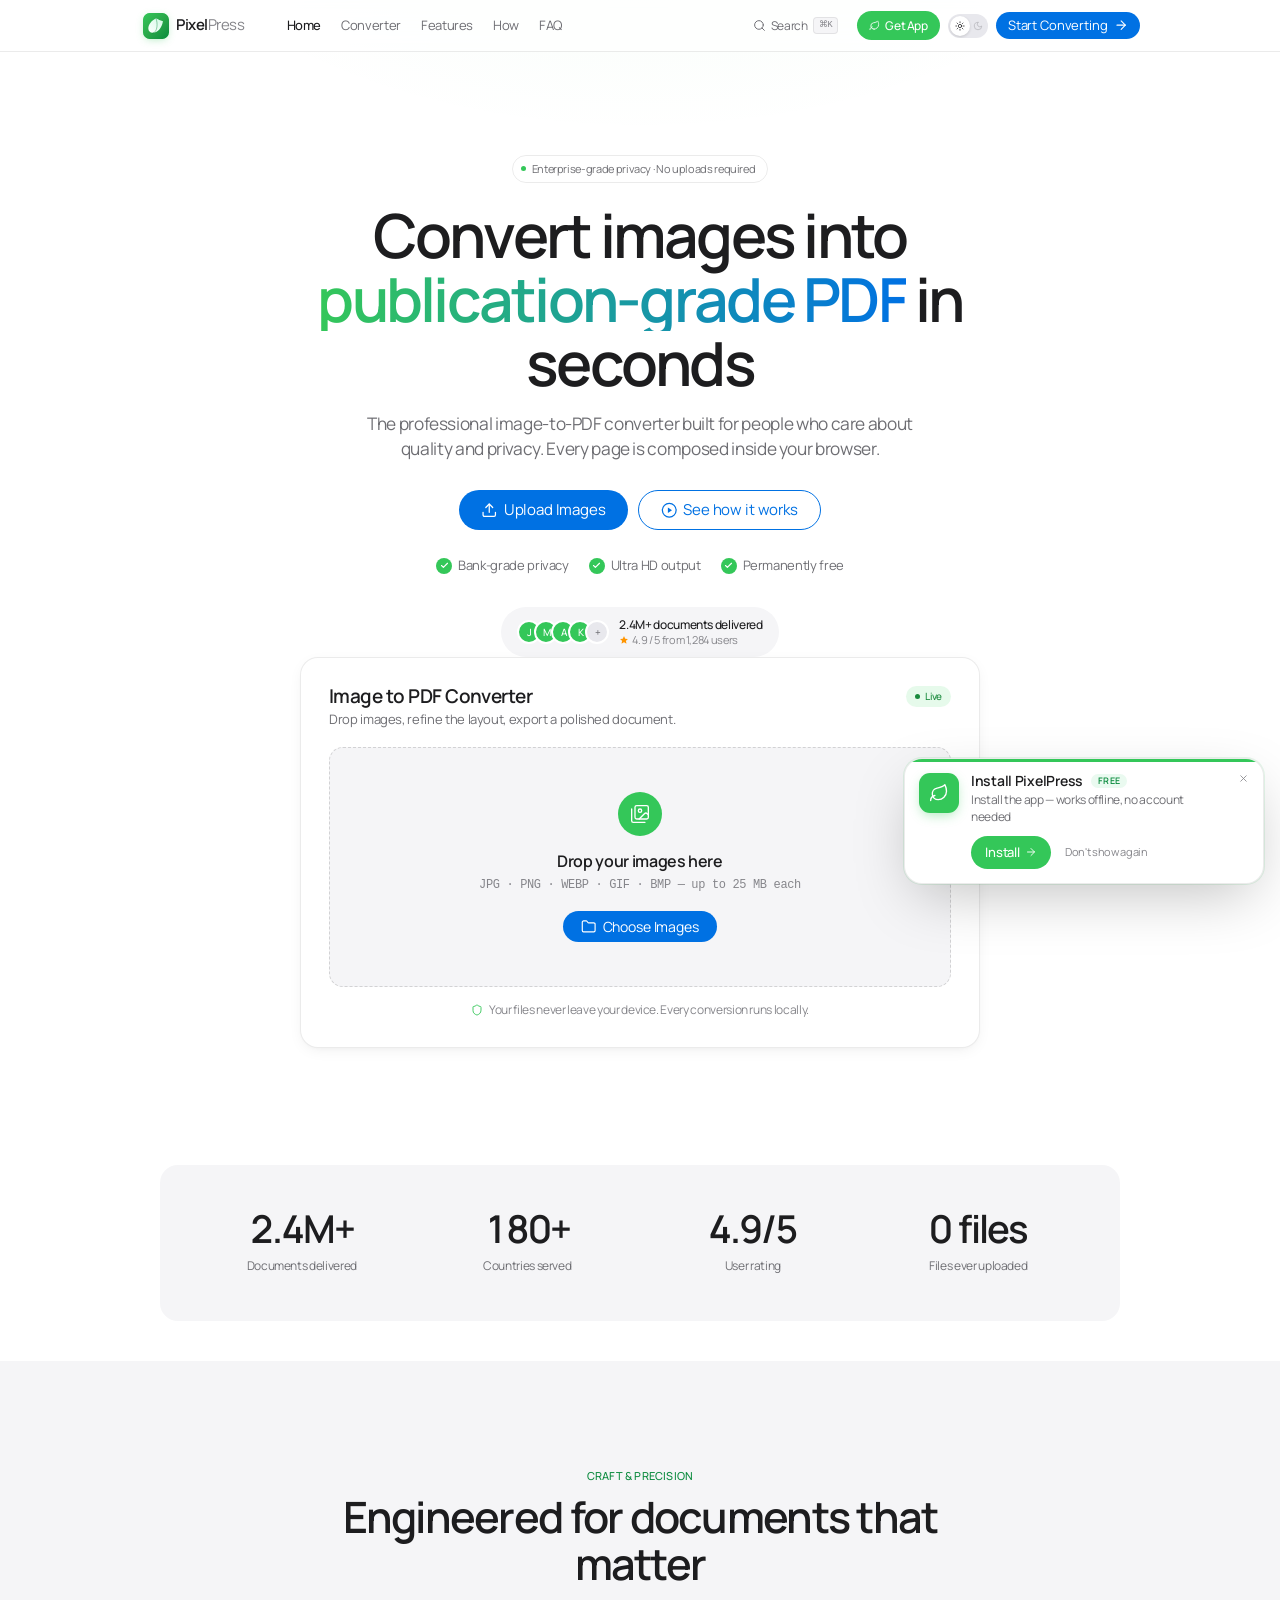
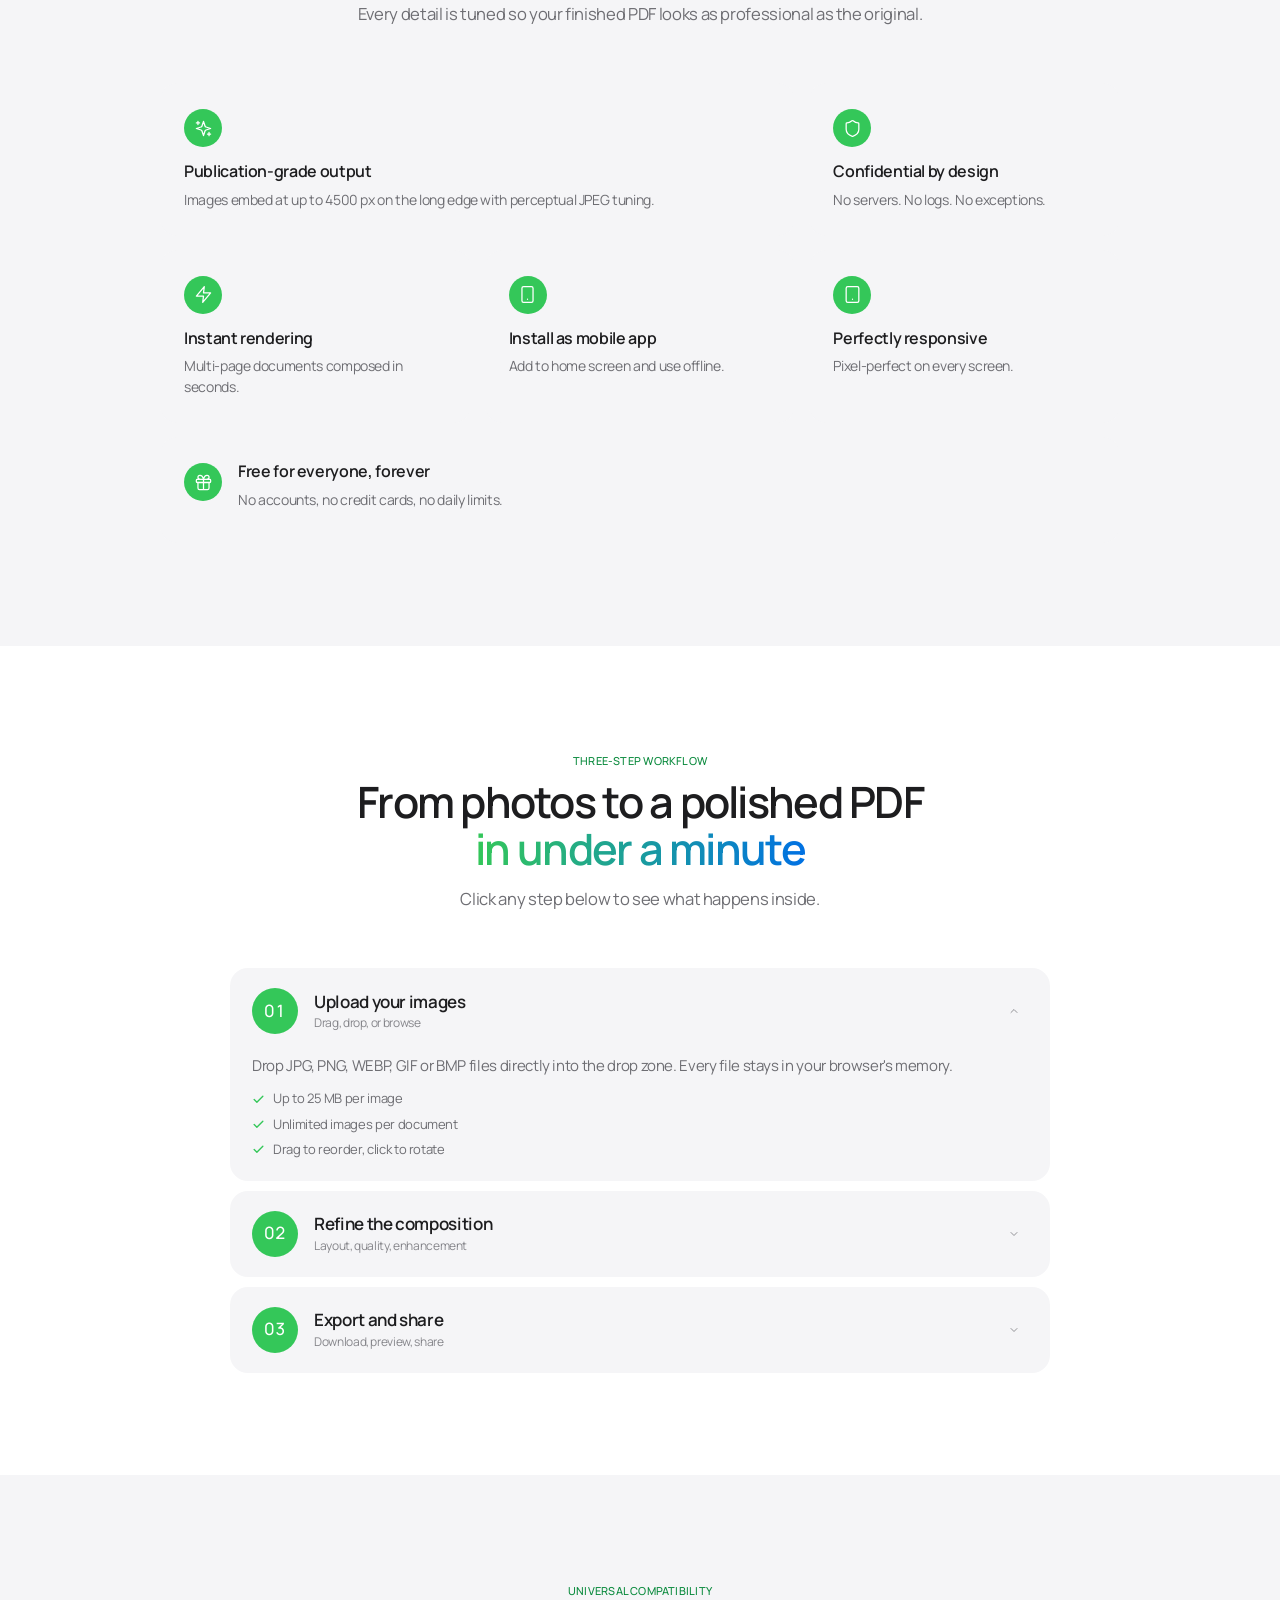
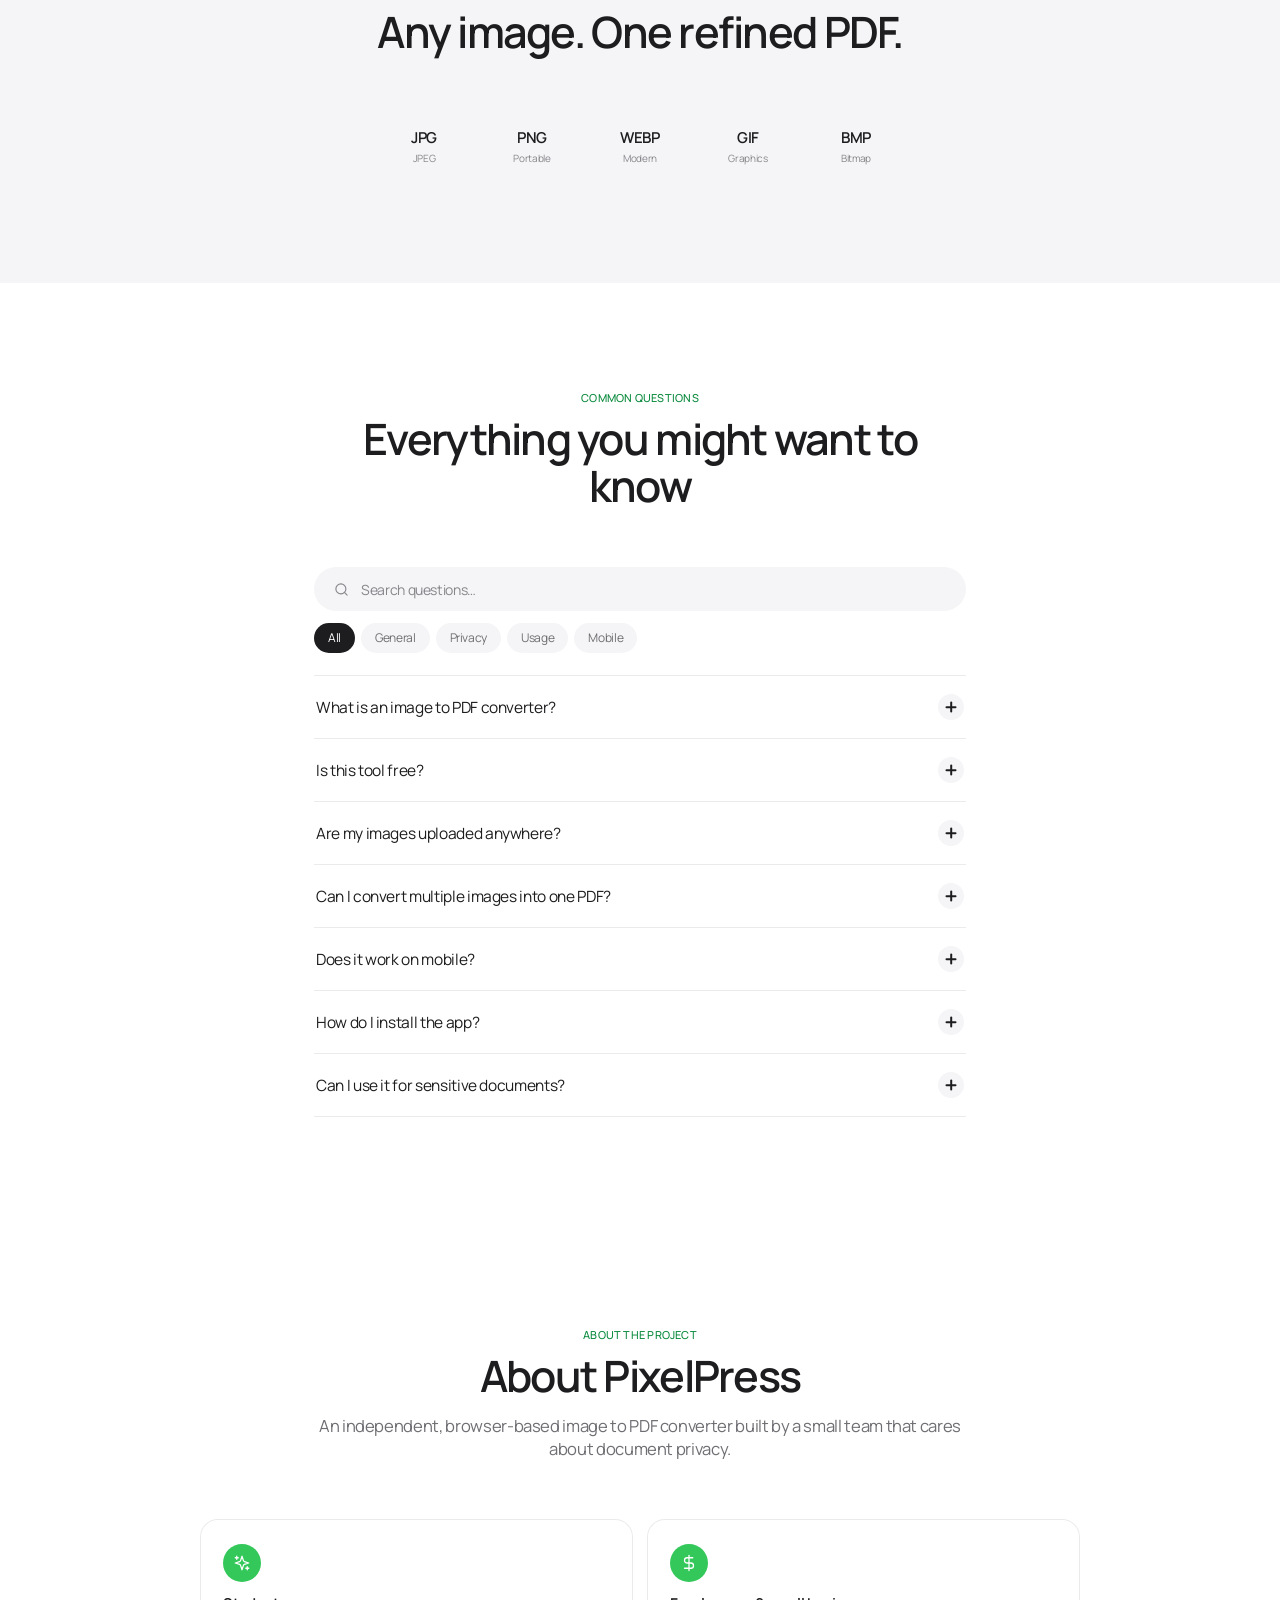
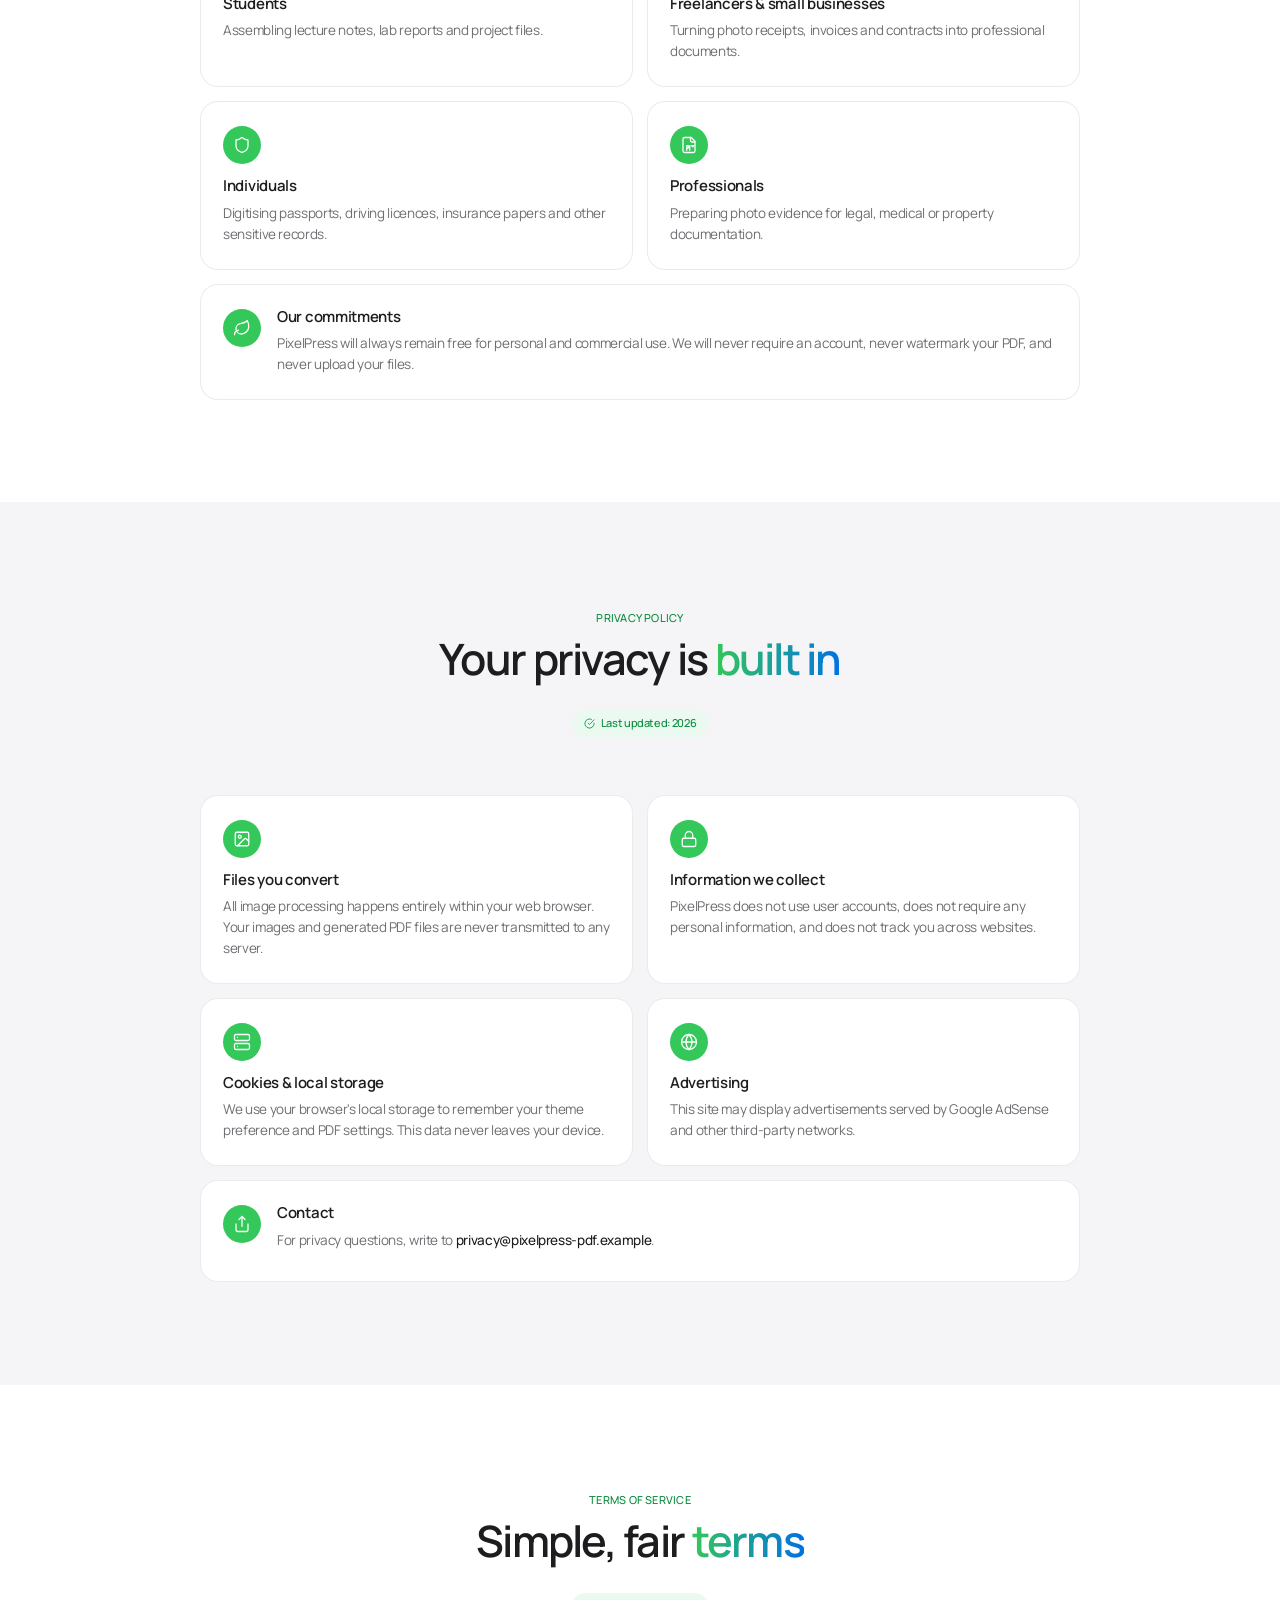
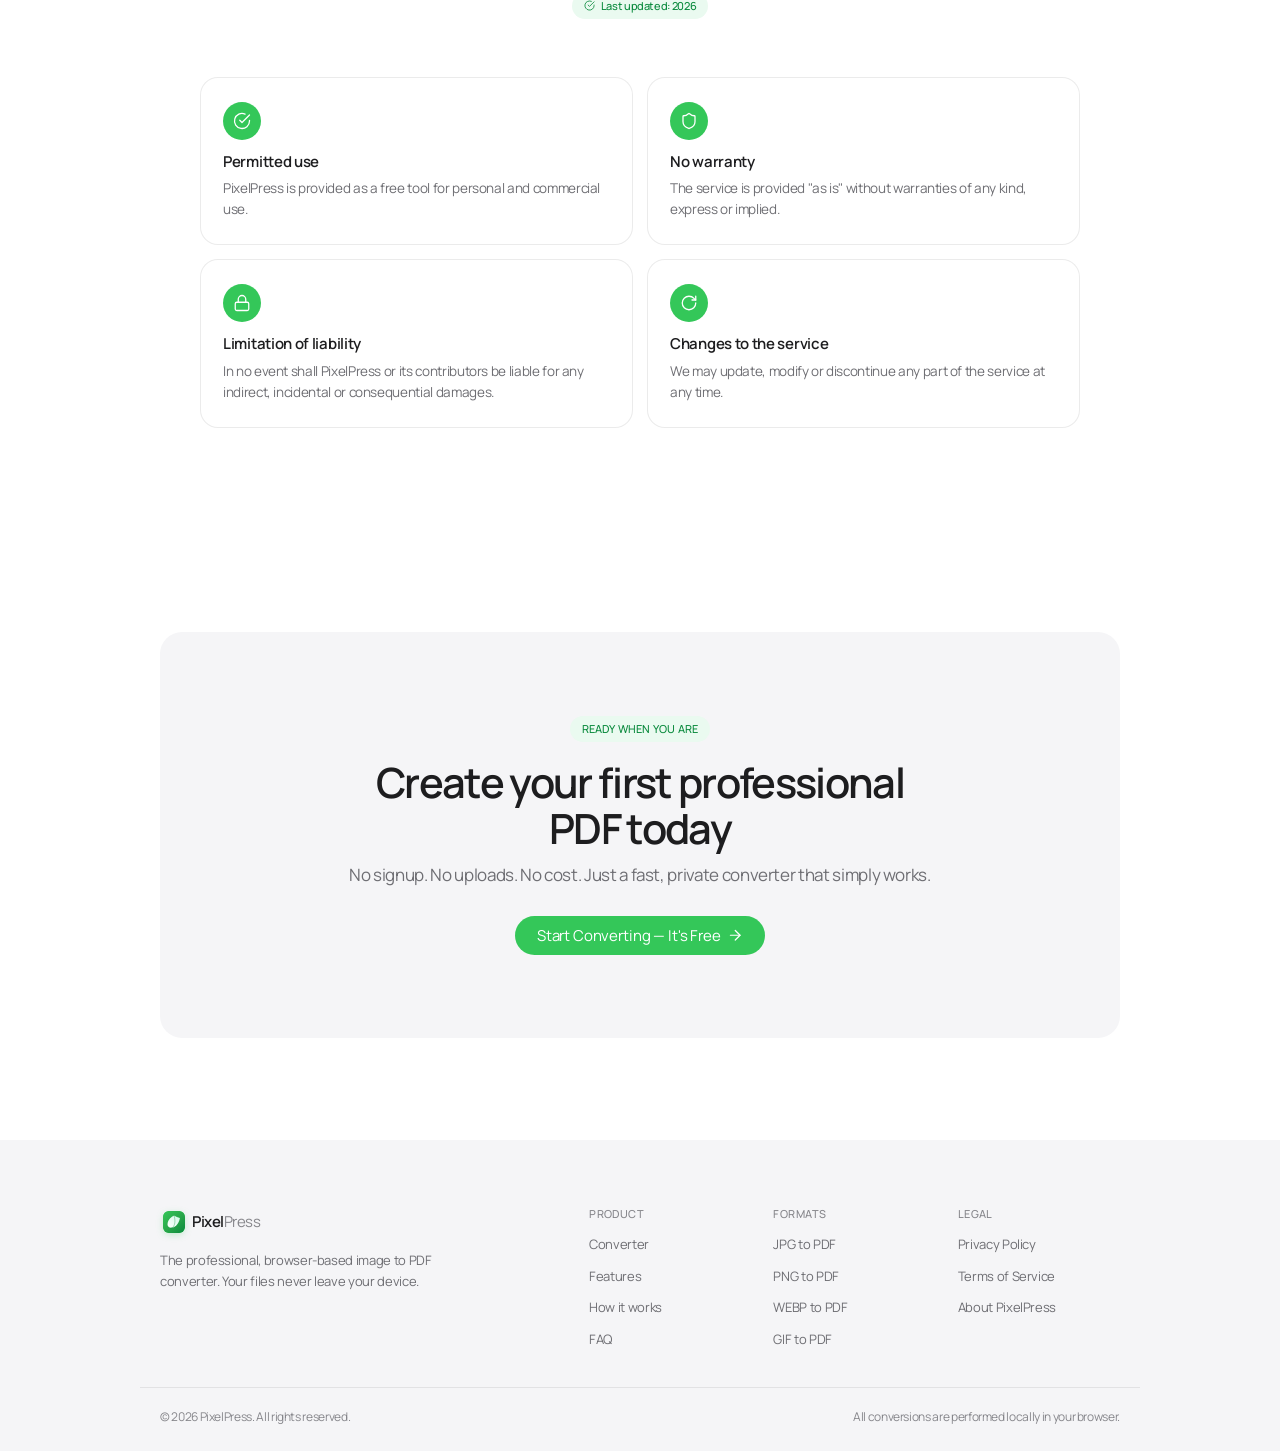
==== index.html @ 092e5d8c "Add files via upload" ====
<!DOCTYPE html>
<html lang="en" data-theme="light">
<head>
<meta charset="UTF-8" />
<meta name="viewport" content="width=device-width, initial-scale=1, viewport-fit=cover" />
<meta name="color-scheme" content="light dark" />
<title>Free Image To PDF Converter — Convert JPG, PNG, WEBP to PDF | PixelPress</title>
<meta name="description" content="Free online image to PDF converter. Convert JPG, PNG, WEBP, GIF images into high-quality PDF. 100% private — runs entirely in your browser." />
<meta name="keywords" content="image to pdf converter, jpg to pdf, png to pdf, webp to pdf, free pdf converter, photo to pdf" />
<meta name="robots" content="index, follow, max-image-preview:large" />
<meta name="author" content="PixelPress" />
<meta name="theme-color" content="#ffffff" media="(prefers-color-scheme: light)" />
<meta name="theme-color" content="#000000" media="(prefers-color-scheme: dark)" />
<link rel="canonical" href="https://pixelpress-pdf.netlify.app/" />

<meta property="og:type" content="website" />
<meta property="og:site_name" content="PixelPress" />
<meta property="og:locale" content="en_US" />
<meta property="og:title" content="Free Image to PDF Converter — PixelPress" />
<meta property="og:description" content="Convert JPG, PNG, WEBP, GIF, BMP images into publication-grade PDF in seconds. 100% private — runs entirely in your browser." />
<meta property="og:url" content="https://pixelpress-pdf.netlify.app/" />
<meta property="og:image" content="https://pixelpress-pdf.netlify.app/icons/icon-512.png" />
<meta property="og:image:width" content="512" />
<meta property="og:image:height" content="512" />

<meta name="twitter:card" content="summary_large_image" />
<meta name="twitter:title" content="Free Image to PDF Converter — PixelPress" />
<meta name="twitter:description" content="Convert JPG, PNG, WEBP, GIF, BMP images into publication-grade PDF in seconds. 100% private." />
<meta name="twitter:image" content="https://pixelpress-pdf.netlify.app/icons/icon-512.png" />

<meta name="application-name" content="PixelPress" />
<meta name="apple-mobile-web-app-capable" content="yes" />
<meta name="apple-mobile-web-app-status-bar-style" content="black-translucent" />
<meta name="apple-mobile-web-app-title" content="PixelPress" />
<meta name="apple-touch-fullscreen" content="yes" />
<meta name="mobile-web-app-capable" content="yes" />
<meta name="msapplication-TileColor" content="#34c759" />
<meta name="format-detection" content="telephone=no" />

<link rel="preconnect" href="https://fonts.googleapis.com" />
<link rel="preconnect" href="https://fonts.gstatic.com" crossorigin />
<link rel="stylesheet" href="https://fonts.googleapis.com/css2?family=Manrope:wght@400..800&display=optional" media="print" onload="this.media='all';this.onload=null" />
<noscript><link rel="stylesheet" href="https://fonts.googleapis.com/css2?family=Manrope:wght@400..800&display=optional" /></noscript>

<link rel="icon" type="image/png" sizes="192x192" href="icons/icon-192.png" />
<link rel="icon" type="image/png" sizes="512x512" href="icons/icon-512.png" />
<link rel="icon" type="image/svg+xml" href="icons/icon.svg" />
<link rel="apple-touch-icon" sizes="180x180" href="icons/icon-192.png" />
<link rel="apple-touch-icon" sizes="192x192" href="icons/icon-192.png" />
<link rel="apple-touch-icon" sizes="512x512" href="icons/icon-512.png" />
<link rel="manifest" href="manifest.webmanifest" />

<link rel="apple-touch-startup-image" media="(device-width: 320px) and (device-height: 568px) and (-webkit-device-pixel-ratio: 2)" href="icons/splash-640x1136.png" />
<link rel="apple-touch-startup-image" media="(device-width: 375px) and (device-height: 667px) and (-webkit-device-pixel-ratio: 2)" href="icons/splash-750x1334.png" />
<link rel="apple-touch-startup-image" media="(device-width: 414px) and (device-height: 896px) and (-webkit-device-pixel-ratio: 3)" href="icons/splash-1242x2688.png" />
<link rel="apple-touch-startup-image" media="(device-width: 390px) and (device-height: 844px) and (-webkit-device-pixel-ratio: 3)" href="icons/splash-1170x2532.png" />
<link rel="apple-touch-startup-image" media="(device-width: 428px) and (device-height: 926px) and (-webkit-device-pixel-ratio: 3)" href="icons/splash-1284x2778.png" />

<link rel="stylesheet" href="style.css" />
<noscript><style>[data-reveal]{opacity:1!important;transform:none!important}html.is-loading body{opacity:1!important}</style></noscript>

<script>
(function(){
  try{var s=localStorage.getItem('pp-theme');document.documentElement.setAttribute('data-theme',s==='dark'?'dark':'light');}
  catch(e){document.documentElement.setAttribute('data-theme','light');}

  try{
    if(window.matchMedia('(display-mode: standalone)').matches||
       window.matchMedia('(display-mode: window-controls-overlay)').matches||
       window.navigator.standalone===true){
      document.documentElement.classList.add('is-standalone');
    }
  }catch(e){}

  /* ── Register SW immediately ── */
  if ('serviceWorker' in navigator && (location.protocol === 'https:' || location.hostname === 'localhost' || location.hostname === '127.0.0.1')) {
    navigator.serviceWorker.register('/service-worker.js', { scope: '/' })
      .then(function(){ console.info('[PixelPress] SW ready'); })
      .catch(function(e){ console.warn('[PixelPress] SW failed:', e.message); });
  }

  /* ── Dynamic manifest with generated icons ── */
  function drawIcon(size){
    var c=document.createElement('canvas');c.width=size;c.height=size;
    var ctx=c.getContext('2d');
    var r=size*0.22;
    var g=ctx.createLinearGradient(0,0,size,size);
    g.addColorStop(0,'#34c759');g.addColorStop(0.5,'#2aa84a');g.addColorStop(1,'#0a8a3d');
    ctx.fillStyle=g;
    ctx.beginPath();
    ctx.moveTo(r,0);ctx.lineTo(size-r,0);ctx.quadraticCurveTo(size,0,size,r);
    ctx.lineTo(size,size-r);ctx.quadraticCurveTo(size,size,size-r,size);
    ctx.lineTo(r,size);ctx.quadraticCurveTo(0,size,0,size-r);
    ctx.lineTo(0,r);ctx.quadraticCurveTo(0,0,r,0);ctx.closePath();ctx.fill();
    var s=size*0.55,cx=size/2,cy=size/2;
    ctx.fillStyle='rgba(255,255,255,0.95)';
    ctx.beginPath();
    ctx.moveTo(cx-s*0.35,cy+s*0.35);
    ctx.quadraticCurveTo(cx-s*0.55,cy-s*0.15,cx+s*0.05,cy-s*0.55);
    ctx.quadraticCurveTo(cx+s*0.55,cy-s*0.1,cx+s*0.35,cy+s*0.4);
    ctx.quadraticCurveTo(cx,cy+s*0.55,cx-s*0.35,cy+s*0.35);
    ctx.closePath();ctx.fill();
    return c.toDataURL('image/png');
  }
  try{
    var icon192=drawIcon(192),icon512=drawIcon(512);
    var manifest={
      name:"PixelPress — Image to PDF Converter",
      short_name:"PixelPress",
      description:"Convert JPG, PNG, WEBP, GIF, BMP images into high-quality PDF. 100% private.",
      start_url:"/",scope:"/",id:"/",
      display:"standalone",
      display_override:["standalone","minimal-ui"],
      orientation:"any",
      theme_color:"#34c759",background_color:"#ffffff",
      lang:"en",dir:"ltr",
      categories:["productivity","utilities","photo"],
      prefer_related_applications:false,
      icons:[
        {src:icon192,sizes:"192x192",type:"image/png",purpose:"any"},
        {src:icon512,sizes:"512x512",type:"image/png",purpose:"any"},
        {src:icon512,sizes:"512x512",type:"image/png",purpose:"maskable"}
      ],
      shortcuts:[{name:"Open Converter",short_name:"Convert",url:"/#converter"}]
    };
    var mBlob=new Blob([JSON.stringify(manifest)],{type:'application/manifest+json'});
    var mUrl=URL.createObjectURL(mBlob);
    var mLink=document.querySelector('link[rel="manifest"]');
    if(mLink){mLink.href=mUrl;}
  }catch(e){console.warn('[PixelPress] manifest:',e);}

  /* ── Capture beforeinstallprompt ── */
  window.__ppDeferredPrompt=null;
  window.__ppInstallWaiters=[];
  window.addEventListener('beforeinstallprompt',function(e){
    e.preventDefault();
    window.__ppDeferredPrompt=e;
    console.info('[PixelPress] Install prompt captured ✅');
    window.__ppInstallWaiters.splice(0).forEach(function(cb){try{cb(e);}catch(err){}});
  });
  window.addEventListener('appinstalled',function(){
    window.__ppDeferredPrompt=null;
    console.info('[PixelPress] App installed ✅');
  });
})();
</script>
</head>
<body>

<svg xmlns="http://www.w3.org/2000/svg" style="position:absolute;width:0;height:0;overflow:hidden" aria-hidden="true" focusable="false">
  <symbol id="brand-mark" viewBox="0 0 44 44">
    <defs>
      <linearGradient id="logoBg" x1="0%" y1="0%" x2="100%" y2="100%">
        <stop offset="0%" stop-color="#34c759"/>
        <stop offset="50%" stop-color="#2aa84a"/>
        <stop offset="100%" stop-color="#0a8a3d"/>
      </linearGradient>
      <linearGradient id="logoLeaf" x1="0%" y1="100%" x2="100%" y2="0%">
        <stop offset="0%" stop-color="#ffffff"/>
        <stop offset="100%" stop-color="#d1fae5"/>
      </linearGradient>
    </defs>
    <rect width="44" height="44" rx="11" fill="url(#logoBg)"/>
    <path d="M22 9c-7.2 3.8-13 10.2-13 17.3 0 4.1 3.1 7.2 7.2 7.2 8.3 0 15.6-7.9 17.6-19.6A38 38 0 0 1 22 9Z" fill="url(#logoLeaf)"/>
    <path d="M22 9c1.6 4.4 2.2 9.5 1.6 14.5-.6 5.4-2.8 9.6-8.1 11.5" fill="none" stroke="#0a8a3d" stroke-width="1.3" stroke-linecap="round" opacity=".55"/>
  </symbol>

  <symbol id="i-sun" viewBox="0 0 24 24"><circle cx="12" cy="12" r="4"/><path d="M12 2v2M12 20v2M4.93 4.93l1.41 1.41M17.66 17.66l1.41 1.41M2 12h2M20 12h2M6.34 17.66l-1.41 1.41M19.07 4.93l-1.41 1.41"/></symbol>
  <symbol id="i-moon" viewBox="0 0 24 24"><path d="M12 3a6 6 0 0 0 9 9 9 9 0 1 1-9-9Z"/></symbol>
  <symbol id="i-search" viewBox="0 0 24 24"><circle cx="11" cy="11" r="8"/><path d="m21 21-4.3-4.3"/></symbol>
  <symbol id="i-download" viewBox="0 0 24 24"><path d="M21 15v4a2 2 0 0 1-2 2H5a2 2 0 0 1-2-2v-4"/><path d="m7 10 5 5 5-5"/><path d="M12 15V3"/></symbol>
  <symbol id="i-arrow-right" viewBox="0 0 24 24"><path d="M5 12h14"/><path d="m12 5 7 7-7 7"/></symbol>
  <symbol id="i-arrow-up" viewBox="0 0 24 24"><path d="M5 12h14"/><path d="m12 19-7-7 7-7"/></symbol>
  <symbol id="i-upload" viewBox="0 0 24 24"><path d="M21 15v4a2 2 0 0 1-2 2H5a2 2 0 0 1-2-2v-4"/><path d="m17 8-5-5-5 5"/><path d="M12 3v12"/></symbol>
  <symbol id="i-play" viewBox="0 0 24 24"><circle cx="12" cy="12" r="10"/><polygon points="10 8 16 12 10 16 10 8" fill="currentColor" stroke="none"/></symbol>
  <symbol id="i-check" viewBox="0 0 24 24"><path d="M20 6 9 17l-5-5"/></symbol>
  <symbol id="i-x" viewBox="0 0 24 24"><path d="M18 6 6 18M6 6l12 12"/></symbol>
  <symbol id="i-plus" viewBox="0 0 24 24"><path d="M5 12h14M12 5v14"/></symbol>
  <symbol id="i-trash" viewBox="0 0 24 24"><path d="M3 6h18M8 6V4a2 2 0 0 1 2-2h4a2 2 0 0 1 2 2v2M19 6v14a2 2 0 0 1-2 2H7a2 2 0 0 1-2-2V6"/></symbol>
  <symbol id="i-rotate" viewBox="0 0 24 24"><path d="M21 12a9 9 0 1 1-9-9c2.52 0 4.93 1.06 6.68 2.91L21 8"/><path d="M21 3v5h-5"/></symbol>
  <symbol id="i-grip" viewBox="0 0 24 24"><circle cx="9" cy="6" r="1" fill="currentColor"/><circle cx="9" cy="12" r="1" fill="currentColor"/><circle cx="9" cy="18" r="1" fill="currentColor"/><circle cx="15" cy="6" r="1" fill="currentColor"/><circle cx="15" cy="12" r="1" fill="currentColor"/><circle cx="15" cy="18" r="1" fill="currentColor"/></symbol>
  <symbol id="i-image" viewBox="0 0 24 24"><rect width="18" height="18" x="3" y="3" rx="2"/><circle cx="9" cy="9" r="2"/><path d="m21 15-3.086-3.086a2 2 0 0 0-2.828 0L6 21"/></symbol>
  <symbol id="i-images" viewBox="0 0 24 24"><path d="M18 22H4a2 2 0 0 1-2-2V6"/><path d="m22 13-1.296-1.296a2.41 2.41 0 0 0-3.408 0L11 18"/><circle cx="12" cy="8" r="2"/><rect width="16" height="16" x="6" y="2" rx="2"/></symbol>
  <symbol id="i-folder" viewBox="0 0 24 24"><path d="M20 20a2 2 0 0 0 2-2V8a2 2 0 0 0-2-2h-7.9a2 2 0 0 1-1.69-.9L9.6 3.9A2 2 0 0 0 7.93 3H4a2 2 0 0 0-2 2v13a2 2 0 0 0 2 2Z"/></symbol>
  <symbol id="i-shield" viewBox="0 0 24 24"><path d="M20 13c0 5-3.5 7.5-7.66 8.95a1 1 0 0 1-.67-.01C7.5 20.5 4 18 4 13V6a1 1 0 0 1 1-1c2 0 4.5-1.2 6.24-2.72a1.17 1.17 0 0 1 1.52 0C14.51 3.81 17 5 19 5a1 1 0 0 1 1 1z"/></symbol>
  <symbol id="i-sparkles" viewBox="0 0 24 24"><path d="m12 3-1.9 5.8a2 2 0 0 1-1.3 1.3L3 12l5.8 1.9a2 2 0 0 1 1.3 1.3L12 21l1.9-5.8a2 2 0 0 1 1.3-1.3L21 12l-5.8-1.9a2 2 0 0 1-1.3-1.3Z"/><path d="M5 3v4M19 17v4M3 5h4M17 19h4"/></symbol>
  <symbol id="i-file-pdf" viewBox="0 0 24 24"><path d="M15 2H6a2 2 0 0 0-2 2v16a2 2 0 0 0 2 2h12a2 2 0 0 0 2-2V7Z"/><path d="M14 2v4a2 2 0 0 0 2 2h4"/><path d="M9 13h1.5a1.5 1.5 0 0 1 0 3H9v-3Zm0 3v3m4-6v6m2-6h2m0 0v1.5m0-1.5h2"/></symbol>
  <symbol id="i-rocket" viewBox="0 0 24 24"><path d="M4.5 16.5c-1.5 1.26-2 5-2 5s3.74-.5 5-2c.71-.84.7-2.13-.09-2.91a2.18 2.18 0 0 0-2.91 0z"/><path d="m12 15-3-3a22 22 0 0 1 2-3.95A12.88 12.88 0 0 1 22 2c0 2.72-.78 7.5-6 11a22.35 22.35 0 0 1-4 2z"/><path d="M9 12H4s.55-3.03 2-4c1.62-1.08 5 0 5 0M12 15v5s3.03-.55 4-2c1.08-1.62 0-5 0-5"/></symbol>
  <symbol id="i-eye" viewBox="0 0 24 24"><path d="M2 12s3-7 10-7 10 7 10 7-3 7-10 7-10-7-10-7Z"/><circle cx="12" cy="12" r="3"/></symbol>
  <symbol id="i-share" viewBox="0 0 24 24"><path d="M4 12v8a2 2 0 0 0 2 2h12a2 2 0 0 0 2-2v-8"/><polyline points="16 6 12 2 8 6"/><line x1="12" x2="12" y1="2" y2="15"/></symbol>
  <symbol id="i-lock" viewBox="0 0 24 24"><rect width="18" height="11" x="3" y="11" rx="2" ry="2"/><path d="M7 11V7a5 5 0 0 1 10 0v4"/></symbol>
  <symbol id="i-check-circle" viewBox="0 0 24 24"><path d="M22 11.08V12a10 10 0 1 1-5.93-9.14"/><polyline points="22 4 12 14.01 9 11.01"/></symbol>
  <symbol id="i-x-circle" viewBox="0 0 24 24"><circle cx="12" cy="12" r="10"/><path d="m15 9-6 6M9 9l6 6"/></symbol>
  <symbol id="i-bolt" viewBox="0 0 24 24"><path d="M13 2 3 14h9l-1 8 10-12h-9l1-8z"/></symbol>
  <symbol id="i-smartphone" viewBox="0 0 24 24"><rect width="14" height="20" x="5" y="2" rx="2" ry="2"/><path d="M12 18h.01" fill="currentColor"/></symbol>
  <symbol id="i-tablet" viewBox="0 0 24 24"><rect width="16" height="20" x="4" y="2" rx="2" ry="2"/><path d="M12 18h.01" fill="currentColor"/></symbol>
  <symbol id="i-monitor" viewBox="0 0 24 24"><rect width="20" height="14" x="2" y="3" rx="2"/><line x1="8" x2="16" y1="21" y2="21"/><line x1="12" x2="12" y1="17" y2="21"/></symbol>
  <symbol id="i-gift" viewBox="0 0 24 24"><rect x="3" y="8" width="18" height="4" rx="1"/><path d="M12 8v13M19 12v7a2 2 0 0 1-2 2H7a2 2 0 0 1-2-2v-7"/><path d="M7.5 8a2.5 2.5 0 0 1 0-5A4.8 8 0 0 1 12 8a4.8 8 0 0 1 4.5-5 2.5 2.5 0 0 1 0 5"/></symbol>
  <symbol id="i-wifi" viewBox="0 0 24 24"><path d="M12 20h.01M5 12.859a10 10 0 0 1 14 0M8.5 16.429a5 5 0 0 1 7 0M2 8.82a15 15 0 0 1 20 0"/></symbol>
  <symbol id="i-server" viewBox="0 0 24 24"><rect width="20" height="8" x="2" y="2" rx="2" ry="2"/><rect width="20" height="8" x="2" y="14" rx="2" ry="2"/><line x1="6" x2="6.01" y1="6" y2="6"/><line x1="6" x2="6.01" y1="18" y2="18"/></symbol>
  <symbol id="i-user-shield" viewBox="0 0 24 24"><path d="M20 13c0 5-3.5 7.5-7.66 8.95a1 1 0 0 1-.67-.01C7.5 20.5 4 18 4 13V6a1 1 0 0 1 1-1c2 0 4.5-1.2 6.24-2.72a1.17 1.17 0 0 1 1.52 0C14.51 3.81 17 5 19 5a1 1 0 0 1 1 1z"/></symbol>
  <symbol id="i-sliders" viewBox="0 0 24 24"><line x1="21" x2="14" y1="4" y2="4"/><line x1="10" x2="3" y1="4" y2="4"/><line x1="21" x2="12" y1="12" y2="12"/><line x1="8" x2="3" y1="12" y2="12"/><line x1="21" x2="16" y1="20" y2="20"/><line x1="12" x2="3" y1="20" y2="20"/><line x1="14" x2="14" y1="2" y2="6"/><line x1="8" x2="8" y1="10" y2="14"/><line x1="16" x2="16" y1="18" y2="22"/></symbol>
  <symbol id="i-chevron-down" viewBox="0 0 24 24"><path d="m6 9 6 6 6-6"/></symbol>
  <symbol id="i-chevron-left" viewBox="0 0 24 24"><path d="m15 18-6-6 6-6"/></symbol>
  <symbol id="i-chevron-right" viewBox="0 0 24 24"><path d="m9 18 6-6-6-6"/></symbol>
  <symbol id="i-star" viewBox="0 0 24 24"><path d="M11.48 3.499a.562.562 0 0 1 1.04 0l2.125 5.111a.563.563 0 0 0 .475.345l5.518.442c.499.04.701.663.321.988l-4.204 3.602a.563.563 0 0 0-.182.557l1.285 5.385a.562.562 0 0 1-.84.61l-4.725-2.885a.563.563 0 0 0-.586 0L6.982 20.54a.562.562 0 0 1-.84-.61l1.285-5.386a.563.563 0 0 0-.182-.557l-4.204-3.602a.563.563 0 0 1 .321-.988l5.518-.442a.563.563 0 0 0 .475-.345L11.48 3.5Z" fill="currentColor" stroke="none"/></symbol>
  <symbol id="i-apple" viewBox="0 0 24 24"><path fill="currentColor" stroke="none" d="M17.05 20.28c-.98.95-2.05.8-3.08.35-1.09-.46-2.09-.48-3.24 0-1.44.62-2.2.44-3.06-.35C2.79 15.25 3.51 7.59 9.05 7.31c1.35.07 2.29.74 3.08.8 1.18-.24 2.31-.93 3.57-.84 1.51.12 2.65.72 3.4 1.8-3.12 1.87-2.38 5.98.48 7.13-.57 1.5-1.31 2.99-2.54 4.09zM12.03 7.25c-.15-2.23 1.66-4.07 3.74-4.25.29 2.58-2.34 4.5-3.74 4.25z"/></symbol>
  <symbol id="i-android" viewBox="0 0 24 24"><path fill="currentColor" stroke="none" d="M17.523 15.3414c-.5511 0-.9993-.4486-.9993-.9997s.4483-.9993.9993-.9993c.5511 0 .9993.4483.9993.9993.0002.5511-.4482.9997-.9993.9997m-11.046 0c-.5511 0-.9993-.4486-.9993-.9997s.4482-.9993.9993-.9993c.5511 0 .9993.4483.9993.9993 0 .5511-.4482.9997-.9993.9997m11.4045-6.02l1.9973-3.4592a.416.416 0 00-.1521-.5676.416.416 0 00-.5676.1521l-2.0223 3.503C15.5902 8.2439 13.8533 7.8508 12 7.8508s-3.5902.3931-5.1367 1.0989L4.841 5.4467a.416.416 0 00-.5677-.1521.4157.4157 0 00-.1521.5676l1.9973 3.4592C2.6889 11.1867.3432 14.6589 0 18.761h24c-.3435-4.1021-2.6892-7.5743-6.1185-9.4396"/></symbol>
  <symbol id="i-globe" viewBox="0 0 24 24"><circle cx="12" cy="12" r="10"/><path d="M12 2a14.5 14.5 0 0 0 0 20 14.5 14.5 0 0 0 0-20M2 12h20"/></symbol>
  <symbol id="i-infinity" viewBox="0 0 24 24"><path d="M12 12c-2-2.67-4-4-6-4a4 4 0 1 0 0 8c2 0 4-1.33 6-4Zm0 0c2 2.67 4 4 6 4a4 4 0 0 0 0-8c-2 0-4 1.33-6 4Z"/></symbol>
  <symbol id="i-dollar" viewBox="0 0 24 24"><line x1="12" x2="12" y1="2" y2="22"/><path d="M17 5H9.5a3.5 3.5 0 0 0 0 7h5a3.5 3.5 0 0 1 0 7H6"/></symbol>
  <symbol id="i-leaf" viewBox="0 0 24 24"><path d="M11 20A7 7 0 0 1 9.8 6.1C15.5 5 17 4.48 19 2c1 2 2 4.18 2 8 0 5.5-4.78 10-10 10Z"/><path d="M2 21c0-3 1.85-5.36 5.08-6"/></symbol>
</svg>

<a class="skip-link" href="#main">Skip to main content</a>
<div class="scroll-progress" id="scroll-progress" aria-hidden="true"></div>
<div class="ambient" aria-hidden="true"></div>

<header class="site-header" id="top">
  <div class="container header-inner">
    <a class="logo" href="#top" aria-label="PixelPress home">
      <span class="logo-mark" aria-hidden="true">
        <svg class="logo-mark__svg" viewBox="0 0 44 44"><use href="#brand-mark"/></svg>
      </span>
      <span class="logo-text">Pixel<em>Press</em></span>
    </a>

    <nav class="seg-nav" id="primary-nav" aria-label="Main navigation">
      <a href="#top" class="seg-nav__link is-active">Home</a>
      <a href="#converter" class="seg-nav__link">Converter</a>
      <a href="#features" class="seg-nav__link">Features</a>
      <a href="#how-it-works" class="seg-nav__link">How</a>
      <a href="#faq" class="seg-nav__link">FAQ</a>
    </nav>

    <div class="header-actions">
      <button type="button" class="action-btn" id="cmd-trigger" aria-label="Open command menu">
        <svg class="ic" aria-hidden="true"><use href="#i-search"/></svg>
        <span class="action-btn__label">Search</span>
        <kbd class="action-btn__kbd">⌘K</kbd>
      </button>

      <button type="button" class="install-chip" id="install-chip" aria-label="Install PixelPress app">
        <svg class="ic" aria-hidden="true"><use href="#i-leaf"/></svg>
        <span>Get App</span>
      </button>

      <button type="button" class="theme-toggle" id="theme-toggle" aria-label="Switch theme" aria-pressed="false" role="switch">
        <span class="toggle-track" aria-hidden="true">
          <svg class="ic ico-bg ico-bg--sun"><use href="#i-sun"/></svg>
          <svg class="ic ico-bg ico-bg--moon"><use href="#i-moon"/></svg>
          <span class="toggle-thumb">
            <span class="thumb-inner">
              <svg class="ic thumb-sun"><use href="#i-sun"/></svg>
              <svg class="ic thumb-moon"><use href="#i-moon"/></svg>
            </span>
          </span>
        </span>
      </button>

      <a href="#converter" class="btn btn-primary btn-sm header-cta">
        <span>Start Converting</span>
        <svg class="ic" aria-hidden="true"><use href="#i-arrow-right"/></svg>
      </a>

      <button type="button" class="menu-btn" id="menu-toggle" aria-label="Open menu" aria-expanded="false" aria-controls="primary-nav">
        <span class="menu-bars" aria-hidden="true">
          <span class="bar"></span><span class="bar"></span><span class="bar"></span>
        </span>
      </button>
    </div>
  </div>
</header>

<dialog class="cmd-palette" id="cmd-palette" aria-label="Command menu">
  <div class="cmd-palette__inner">
    <div class="cmd-palette__search">
      <svg class="ic" aria-hidden="true"><use href="#i-search"/></svg>
      <input type="text" id="cmd-input" class="cmd-palette__input" placeholder="Jump to section or action…" autocomplete="off" spellcheck="false" />
      <kbd class="cmd-palette__esc">ESC</kbd>
    </div>
    <ul class="cmd-palette__list" id="cmd-list" role="listbox"></ul>
    <p class="cmd-palette__foot">
      <span><kbd>↑</kbd><kbd>↓</kbd> navigate</span>
      <span><kbd>↵</kbd> select</span>
    </p>
  </div>
</dialog>

<main id="main">
  <section class="hero" aria-labelledby="hero-title">
    <div class="container">
      <div class="hero-copy">
        <p class="pill" data-reveal><span class="pill-dot" aria-hidden="true"></span>Enterprise-grade privacy · No uploads required</p>
        <h1 id="hero-title" data-reveal data-reveal-delay="60">Convert images into <span class="grad-text">publication-grade PDF</span> in seconds</h1>
        <p class="hero-sub" data-reveal data-reveal-delay="120">The professional image-to-PDF converter built for people who care about quality and privacy. Every page is composed inside your browser.</p>
        <div class="hero-cta" data-reveal data-reveal-delay="180">
          <button type="button" class="btn btn-primary btn-lg" id="hero-upload">
            <svg class="ic" aria-hidden="true"><use href="#i-upload"/></svg> Upload Images
          </button>
          <a class="btn btn-ghost btn-lg" href="#how-it-works">
            <svg class="ic" aria-hidden="true"><use href="#i-play"/></svg> See how it works
          </a>
        </div>
        <ul class="badges" data-reveal data-reveal-delay="240">
          <li><i class="badge-ic"><svg class="ic" aria-hidden="true"><use href="#i-check"/></svg></i> Bank-grade privacy</li>
          <li><i class="badge-ic"><svg class="ic" aria-hidden="true"><use href="#i-check"/></svg></i> Ultra HD output</li>
          <li><i class="badge-ic"><svg class="ic" aria-hidden="true"><use href="#i-check"/></svg></i> Permanently free</li>
        </ul>
        <div class="hero-proof" data-reveal data-reveal-delay="300">
          <div class="avatars" aria-hidden="true"><span>J</span><span>M</span><span>A</span><span>K</span><span>+</span></div>
          <div class="proof-text">
            <strong>2.4M+ documents delivered</strong>
            <em><svg class="ic" aria-hidden="true"><use href="#i-star"/></svg> 4.9 / 5 from 1,284 users</em>
          </div>
        </div>
      </div>

      <section class="converter card" id="converter" aria-labelledby="converter-title" data-reveal data-reveal-delay="120" data-tilt>
        <header class="converter-head">
          <div><h2 id="converter-title">Image to PDF Converter</h2><p>Drop images, refine the layout, export a polished document.</p></div>
          <span class="live-badge"><i></i> Live</span>
        </header>
        <div class="dropzone" id="dropzone" role="button" tabindex="0" aria-label="Upload images">
          <span class="dz-icon" aria-hidden="true"><svg class="ic"><use href="#i-images"/></svg></span>
          <p class="dz-title">Drop your images here</p>
          <p class="dz-sub">JPG · PNG · WEBP · GIF · BMP — up to 25 MB each</p>
          <span class="btn btn-primary dz-btn"><svg class="ic" aria-hidden="true"><use href="#i-folder"/></svg> Choose Images</span>
        </div>
        <input type="file" id="file-input" accept="image/jpeg,image/jpg,image/png,image/webp,image/gif,image/bmp" multiple hidden />
        <p class="privacy-note"><svg class="ic" aria-hidden="true"><use href="#i-shield"/></svg> Your files never leave your device. Every conversion runs locally.</p>

        <div class="workspace" id="workspace" hidden>
          <div class="ws-head">
            <h3>Your images <span class="count" id="img-count">0</span></h3>
            <div class="ws-head-actions">
              <button type="button" class="btn btn-ghost btn-xs" id="add-more"><svg class="ic" aria-hidden="true"><use href="#i-plus"/></svg> Add more</button>
              <button type="button" class="btn btn-ghost btn-xs danger" id="clear-all"><svg class="ic" aria-hidden="true"><use href="#i-trash"/></svg> Clear all</button>
            </div>
          </div>
          <ul class="gallery" id="gallery" aria-label="Selected images"></ul>

          <div class="settings" id="settings">
            <h3 class="settings-title">PDF composition</h3>
            <fieldset class="setting"><legend>Page size</legend><div class="segmented">
              <label><input type="radio" name="pageSize" value="a4" checked /><span>A4</span></label>
              <label><input type="radio" name="pageSize" value="letter" /><span>Letter</span></label>
              <label><input type="radio" name="pageSize" value="legal" /><span>Legal</span></label>
              <label><input type="radio" name="pageSize" value="original" /><span>Original</span></label>
            </div></fieldset>
            <fieldset class="setting"><legend>Orientation</legend><div class="segmented">
              <label><input type="radio" name="orientation" value="auto" checked /><span>Auto</span></label>
              <label><input type="radio" name="orientation" value="portrait" /><span>Portrait</span></label>
              <label><input type="radio" name="orientation" value="landscape" /><span>Landscape</span></label>
            </div></fieldset>
            <fieldset class="setting"><legend>Image quality</legend><div class="segmented">
              <label><input type="radio" name="quality" value="low" /><span>Low</span></label>
              <label><input type="radio" name="quality" value="medium" /><span>Medium</span></label>
              <label><input type="radio" name="quality" value="high" checked /><span>High</span></label>
              <label><input type="radio" name="quality" value="ultra" /><span>Ultra</span></label>
            </div></fieldset>
            <fieldset class="setting"><legend>Compression</legend><div class="segmented">
              <label><input type="radio" name="compression" value="low" /><span>Small</span></label>
              <label><input type="radio" name="compression" value="medium" /><span>Balanced</span></label>
              <label><input type="radio" name="compression" value="high" checked /><span>Quality</span></label>
            </div></fieldset>
            <fieldset class="setting"><legend>Auto enhancement</legend><div class="segmented">
              <label><input type="radio" name="enhance" value="none" /><span>Off</span></label>
              <label><input type="radio" name="enhance" value="soft" /><span>Soft</span></label>
              <label><input type="radio" name="enhance" value="standard" checked /><span>Standard</span></label>
              <label><input type="radio" name="enhance" value="strong" /><span>Strong</span></label>
            </div></fieldset>
            <fieldset class="setting"><legend>Margins</legend><div class="segmented">
              <label><input type="radio" name="margin" value="none" /><span>None</span></label>
              <label><input type="radio" name="margin" value="small" checked /><span>Small</span></label>
              <label><input type="radio" name="margin" value="medium" /><span>Medium</span></label>
              <label><input type="radio" name="margin" value="large" /><span>Large</span></label>
            </div></fieldset>
          </div>

          <details class="advanced" id="advanced">
            <summary>
              <span class="adv-ico" aria-hidden="true"><svg class="ic"><use href="#i-sliders"/></svg></span>
              <span class="adv-text"><strong>Advanced options</strong><em>Filename, fit mode, page numbers, watermark, metadata</em></span>
              <span class="adv-chevron" aria-hidden="true"><svg class="ic"><use href="#i-chevron-down"/></svg></span>
            </summary>
            <div class="adv-body">
              <label class="field"><span class="field-label">File name</span><input type="text" id="opt-filename" class="input" placeholder="document" maxlength="60" autocomplete="off" spellcheck="false" /></label>
              <fieldset class="setting"><legend>Image fit</legend><div class="segmented">
                <label><input type="radio" name="fitMode" value="fit" checked /><span>Fit</span></label>
                <label><input type="radio" name="fitMode" value="fill" /><span>Fill</span></label>
                <label><input type="radio" name="fitMode" value="stretch" /><span>Stretch</span></label>
              </div></fieldset>
              <div class="adv-block">
                <label class="switch-row"><input type="checkbox" id="opt-pagenum" /><span class="switch" aria-hidden="true"><span class="switch-thumb"></span></span><span class="switch-text">Add page numbers</span></label>
                <div class="adv-sub" id="pagenum-opts" hidden>
                  <select class="select" id="opt-pagenum-pos"><option value="bottom-center">Bottom center</option><option value="bottom-right">Bottom right</option><option value="bottom-left">Bottom left</option><option value="top-center">Top center</option><option value="top-right">Top right</option><option value="top-left">Top left</option></select>
                  <select class="select" id="opt-pagenum-format"><option value="n">1, 2, 3</option><option value="n-of-total">1 / N</option></select>
                </div>
              </div>
              <div class="adv-block">
                <label class="switch-row"><input type="checkbox" id="opt-watermark" /><span class="switch" aria-hidden="true"><span class="switch-thumb"></span></span><span class="switch-text">Text watermark</span></label>
                <div class="adv-sub adv-sub--col" id="watermark-opts" hidden>
                  <input type="text" id="opt-watermark-text" class="input input-sm" placeholder="CONFIDENTIAL" maxlength="40" autocomplete="off" />
                  <label class="range-row"><span class="range-label">Opacity</span><input type="range" id="opt-watermark-opacity" min="5" max="60" value="18" /><output id="opt-watermark-opval" class="range-val">18%</output></label>
                </div>
              </div>
              <div class="adv-block">
                <label class="switch-row"><input type="checkbox" id="opt-meta" /><span class="switch" aria-hidden="true"><span class="switch-thumb"></span></span><span class="switch-text">Custom PDF metadata</span></label>
                <div class="adv-sub adv-sub--col" id="meta-opts" hidden>
                  <input type="text" id="opt-meta-title" class="input input-sm" placeholder="Document title" maxlength="80" autocomplete="off" />
                  <input type="text" id="opt-meta-author" class="input input-sm" placeholder="Author name" maxlength="60" autocomplete="off" />
                </div>
              </div>
              <div class="adv-block"><label class="switch-row"><input type="checkbox" id="opt-pdfa" /><span class="switch" aria-hidden="true"><span class="switch-thumb"></span></span><span class="switch-text">PDF/A archival mode</span></label></div>
            </div>
          </details>

          <div class="pipeline" id="pipeline" hidden>
            <div class="pipeline-header">
              <div class="pipeline-ring">
                <svg viewBox="0 0 100 100" class="pipeline-svg" aria-hidden="true">
                  <circle class="pipeline-track" cx="50" cy="50" r="44"></circle>
                  <circle class="pipeline-fill" id="pipeline-fill" cx="50" cy="50" r="44"></circle>
                </svg>
                <span class="pipeline-pct" id="pipeline-pct">0%</span>
              </div>
              <div class="pipeline-info"><h4 id="pipeline-title">Composing your document…</h4><p id="pipeline-desc">Preparing images for processing</p></div>
            </div>
            <ol class="pipeline-stages" id="pipeline-stages">
              <li class="pipeline-stage" data-stage="1"><span class="stage-ico"><svg class="ic"><use href="#i-image"/></svg></span><span class="stage-text">Reading images</span><span class="stage-check"><svg class="ic"><use href="#i-check"/></svg></span></li>
              <li class="pipeline-stage" data-stage="2"><span class="stage-ico"><svg class="ic"><use href="#i-sparkles"/></svg></span><span class="stage-text">Enhancing quality</span><span class="stage-check"><svg class="ic"><use href="#i-check"/></svg></span></li>
              <li class="pipeline-stage" data-stage="3"><span class="stage-ico"><svg class="ic"><use href="#i-file-pdf"/></svg></span><span class="stage-text">Composing pages</span><span class="stage-check"><svg class="ic"><use href="#i-check"/></svg></span></li>
              <li class="pipeline-stage" data-stage="4"><span class="stage-ico"><svg class="ic"><use href="#i-rocket"/></svg></span><span class="stage-text">Finalising document</span><span class="stage-check"><svg class="ic"><use href="#i-check"/></svg></span></li>
            </ol>
          </div>

          <button type="button" class="btn btn-primary btn-block btn-lg" id="create-pdf">
            <svg class="ic" aria-hidden="true"><use href="#i-file-pdf"/></svg>
            <span id="create-btn-label">Generate PDF</span>
            <kbd class="btn-kbd">Ctrl↵</kbd>
          </button>

          <div class="pdf-ready" id="pdf-ready" hidden>
            <div class="pdf-ready-head">
              <span class="pdf-ready-ico" aria-hidden="true"><svg class="ic"><use href="#i-check-circle"/></svg></span>
              <div><strong>Your document is ready</strong><em id="pdf-ready-meta">1 page · 245 KB</em></div>
            </div>
            <div class="pdf-ready-actions">
              <button type="button" class="btn btn-primary btn-block btn-lg" id="download-pdf"><svg class="ic" aria-hidden="true"><use href="#i-download"/></svg> Download PDF</button>
              <button type="button" class="btn btn-ghost btn-block btn-sm" id="share-pdf"><svg class="ic" aria-hidden="true"><use href="#i-share"/></svg> Share PDF</button>
              <button type="button" class="btn btn-ghost btn-block btn-sm" id="preview-pdf"><svg class="ic" aria-hidden="true"><use href="#i-eye"/></svg> Preview in new tab</button>
            </div>
            <button type="button" class="btn btn-ghost btn-block btn-xs pdf-new-btn" id="new-pdf"><svg class="ic" aria-hidden="true"><use href="#i-rotate"/></svg> Start another document</button>
          </div>
          <p class="ws-footnote"><svg class="ic" aria-hidden="true"><use href="#i-lock"/></svg> Zero uploads. Every operation is local.</p>
        </div>
      </section>
    </div>
  </section>

  <section class="section stats-section" aria-label="Stats"><div class="container">
    <ul class="stats" data-reveal>
      <li><strong class="counter" data-target="2.4" data-suffix="M+" data-decimals="1">0</strong><span>Documents delivered</span></li>
      <li><strong class="counter" data-target="180" data-suffix="+">0</strong><span>Countries served</span></li>
      <li><strong class="counter" data-target="4.9" data-suffix="/5" data-decimals="1">0</strong><span>User rating</span></li>
      <li><strong class="counter" data-target="0" data-suffix=" files">0</strong><span>Files ever uploaded</span></li>
    </ul>
  </div></section>

  <section class="section section--alt" id="features" aria-labelledby="features-title">
    <div class="container">
      <header class="section-head" data-reveal>
        <p class="eyebrow">Craft & precision</p>
        <h2 id="features-title">Engineered for documents that matter</h2>
        <p class="section-sub">Every detail is tuned so your finished PDF looks as professional as the original.</p>
      </header>
      <ul class="bento">
        <li class="feature-card bento-lg" data-reveal>
          <span class="feature-ico"><svg class="ic"><use href="#i-sparkles"/></svg></span>
          <h3>Publication-grade output</h3>
          <p>Images embed at up to 4500 px on the long edge with perceptual JPEG tuning.</p>
        </li>
        <li class="feature-card" data-reveal data-reveal-delay="60"><span class="feature-ico"><svg class="ic"><use href="#i-shield"/></svg></span><h3>Confidential by design</h3><p>No servers. No logs. No exceptions.</p></li>
        <li class="feature-card" data-reveal data-reveal-delay="120"><span class="feature-ico"><svg class="ic"><use href="#i-bolt"/></svg></span><h3>Instant rendering</h3><p>Multi-page documents composed in seconds.</p></li>
        <li class="feature-card" data-reveal data-reveal-delay="180"><span class="feature-ico"><svg class="ic"><use href="#i-smartphone"/></svg></span><h3>Install as mobile app</h3><p>Add to home screen and use offline.</p></li>
        <li class="feature-card" data-reveal data-reveal-delay="240"><span class="feature-ico"><svg class="ic"><use href="#i-tablet"/></svg></span><h3>Perfectly responsive</h3><p>Pixel-perfect on every screen.</p></li>
        <li class="feature-card bento-wide" data-reveal data-reveal-delay="300"><span class="feature-ico"><svg class="ic"><use href="#i-gift"/></svg></span><div><h3>Free for everyone, forever</h3><p>No accounts, no credit cards, no daily limits.</p></div></li>
      </ul>
    </div>
  </section>

  <section class="section how-section" id="how-it-works" aria-labelledby="how-title">
    <div class="container">
      <header class="section-head" data-reveal>
        <p class="eyebrow">Three-step workflow</p>
        <h2 id="how-title">From photos to a polished PDF<br><span class="grad-text">in under a minute</span></h2>
        <p class="section-sub">Click any step below to see what happens inside.</p>
      </header>
      <div class="how-timeline" data-how>
        <article class="how-step is-active" data-step="1" data-reveal>
          <button class="how-step__head" type="button" aria-expanded="true">
            <span class="how-step__num">01</span>
            <span class="how-step__label"><strong>Upload your images</strong><em>Drag, drop, or browse</em></span>
            <span class="how-step__toggle" aria-hidden="true"><svg class="ic"><use href="#i-chevron-down"/></svg></span>
          </button>
          <div class="how-step__body">
            <div class="how-step__inner">
              <div class="how-step__text">
                <p>Drop JPG, PNG, WEBP, GIF or BMP files directly into the drop zone. Every file stays in your browser's memory.</p>
                <ul class="how-step__list">
                  <li><svg class="ic"><use href="#i-check"/></svg> Up to 25 MB per image</li>
                  <li><svg class="ic"><use href="#i-check"/></svg> Unlimited images per document</li>
                  <li><svg class="ic"><use href="#i-check"/></svg> Drag to reorder, click to rotate</li>
                </ul>
              </div>
            </div>
          </div>
        </article>
        <article class="how-step" data-step="2" data-reveal data-reveal-delay="80">
          <button class="how-step__head" type="button" aria-expanded="false">
            <span class="how-step__num">02</span>
            <span class="how-step__label"><strong>Refine the composition</strong><em>Layout, quality, enhancement</em></span>
            <span class="how-step__toggle" aria-hidden="true"><svg class="ic"><use href="#i-chevron-down"/></svg></span>
          </button>
          <div class="how-step__body">
            <div class="how-step__inner">
              <div class="how-step__text">
                <p>Reorder and rotate images. Fine-tune page size, orientation, margins and quality.</p>
                <ul class="how-step__list">
                  <li><svg class="ic"><use href="#i-check"/></svg> A4, Letter, Legal, or original size</li>
                  <li><svg class="ic"><use href="#i-check"/></svg> Auto image enhancement</li>
                  <li><svg class="ic"><use href="#i-check"/></svg> Watermark, page numbers, PDF/A mode</li>
                </ul>
              </div>
            </div>
          </div>
        </article>
        <article class="how-step" data-step="3" data-reveal data-reveal-delay="160">
          <button class="how-step__head" type="button" aria-expanded="false">
            <span class="how-step__num">03</span>
            <span class="how-step__label"><strong>Export and share</strong><em>Download, preview, share</em></span>
            <span class="how-step__toggle" aria-hidden="true"><svg class="ic"><use href="#i-chevron-down"/></svg></span>
          </button>
          <div class="how-step__body">
            <div class="how-step__inner">
              <div class="how-step__text">
                <p>Hit <strong>Generate PDF</strong> — or press <kbd>Ctrl</kbd>+<kbd>↵</kbd>. Your document is composed on-device in under a second.</p>
                <ul class="how-step__list">
                  <li><svg class="ic"><use href="#i-check"/></svg> Sub-second rendering</li>
                  <li><svg class="ic"><use href="#i-check"/></svg> Native share on mobile</li>
                  <li><svg class="ic"><use href="#i-check"/></svg> Works fully offline</li>
                </ul>
              </div>
            </div>
          </div>
        </article>
      </div>
    </div>
  </section>

  <section class="section section--alt" id="formats" aria-labelledby="formats-title"><div class="container">
    <header class="section-head" data-reveal><p class="eyebrow">Universal compatibility</p><h2 id="formats-title">Any image. One refined PDF.</h2></header>
    <ul class="formats">
      <li class="format-chip" data-reveal><b>JPG</b><span>JPEG</span></li>
      <li class="format-chip" data-reveal data-reveal-delay="40"><b>PNG</b><span>Portable</span></li>
      <li class="format-chip" data-reveal data-reveal-delay="80"><b>WEBP</b><span>Modern</span></li>
      <li class="format-chip" data-reveal data-reveal-delay="120"><b>GIF</b><span>Graphics</span></li>
      <li class="format-chip" data-reveal data-reveal-delay="160"><b>BMP</b><span>Bitmap</span></li>
    </ul>
  </div></section>

  <section class="section faq-section" id="faq" aria-labelledby="faq-title">
    <div class="container container--narrow">
      <header class="section-head" data-reveal>
        <p class="eyebrow">Common questions</p>
        <h2 id="faq-title">Everything you might want to know</h2>
      </header>
      <div class="faq-controls" data-reveal>
        <div class="faq-search">
          <span class="faq-search__icon" aria-hidden="true"><svg class="ic"><use href="#i-search"/></svg></span>
          <input type="search" id="faq-search" class="faq-search__input" placeholder="Search questions…" autocomplete="off" aria-label="Search FAQ" />
          <button type="button" class="faq-search__clear" id="faq-clear" hidden aria-label="Clear search"><svg class="ic"><use href="#i-x"/></svg></button>
        </div>
        <div class="faq-cats" role="tablist" aria-label="FAQ categories">
          <button class="faq-cat is-active" data-cat="all" role="tab" aria-selected="true">All</button>
          <button class="faq-cat" data-cat="general" role="tab" aria-selected="false">General</button>
          <button class="faq-cat" data-cat="privacy" role="tab" aria-selected="false">Privacy</button>
          <button class="faq-cat" data-cat="usage" role="tab" aria-selected="false">Usage</button>
          <button class="faq-cat" data-cat="mobile" role="tab" aria-selected="false">Mobile</button>
        </div>
      </div>
      <div class="faq" id="faq-list">
        <div class="faq-item" data-cat="general" data-reveal>
          <button class="faq-trigger" aria-expanded="false">
            <span class="faq-item__q">What is an image to PDF converter?</span>
            <span class="faq-icon" aria-hidden="true"></span>
          </button>
          <div class="faq-body">
            <div class="faq-body-inner">
              <p>An image to PDF converter is a tool that takes picture files — such as JPG, PNG, WEBP or GIF — and turns them into a single PDF document. PixelPress places each image on its own PDF page and lets you control page size, orientation, margins and image quality before you download.</p>
            </div>
          </div>
        </div>
        <div class="faq-item" data-cat="general" data-reveal data-reveal-delay="40">
          <button class="faq-trigger" aria-expanded="false">
            <span class="faq-item__q">Is this tool free?</span>
            <span class="faq-icon" aria-hidden="true"></span>
          </button>
          <div class="faq-body">
            <div class="faq-body-inner">
              <p>Yes, completely. There is no signup, no subscription, no watermark and no daily conversion limit.</p>
            </div>
          </div>
        </div>
        <div class="faq-item" data-cat="privacy" data-reveal data-reveal-delay="80">
          <button class="faq-trigger" aria-expanded="false">
            <span class="faq-item__q">Are my images uploaded anywhere?</span>
            <span class="faq-icon" aria-hidden="true"></span>
          </button>
          <div class="faq-body">
            <div class="faq-body-inner">
              <p>No. Your files never leave your device. Every step happens locally in your browser.</p>
            </div>
          </div>
        </div>
        <div class="faq-item" data-cat="usage" data-reveal data-reveal-delay="120">
          <button class="faq-trigger" aria-expanded="false">
            <span class="faq-item__q">Can I convert multiple images into one PDF?</span>
            <span class="faq-icon" aria-hidden="true"></span>
          </button>
          <div class="faq-body">
            <div class="faq-body-inner">
              <p>Absolutely. Add as many images as you like, drag the thumbnails to arrange the page order, rotate any that are sideways, and PixelPress will merge everything into one multi-page PDF document.</p>
            </div>
          </div>
        </div>
        <div class="faq-item" data-cat="mobile" data-reveal data-reveal-delay="160">
          <button class="faq-trigger" aria-expanded="false">
            <span class="faq-item__q">Does it work on mobile?</span>
            <span class="faq-icon" aria-hidden="true"></span>
          </button>
          <div class="faq-body">
            <div class="faq-body-inner">
              <p>Yes. PixelPress is fully responsive and tested on Android phones, iPhones, iPads, tablets and desktops. You can also install it as an app — it will persist even after clearing browser data on Android.</p>
            </div>
          </div>
        </div>
        <div class="faq-item" data-cat="mobile" data-reveal data-reveal-delay="200">
          <button class="faq-trigger" aria-expanded="false">
            <span class="faq-item__q">How do I install the app?</span>
            <span class="faq-icon" aria-hidden="true"></span>
          </button>
          <div class="faq-body">
            <div class="faq-body-inner">
              <p>Tap the <strong>Get App</strong> button in the header or the popup that appears when you visit. On <strong>Android</strong>, Chrome will prompt you to install directly as a native app. On <strong>iOS Safari</strong>, tap Share <svg class="ic" aria-hidden="true"><use href="#i-share"/></svg> → <strong>Add to Home Screen</strong> → <strong>Add</strong>.</p>
            </div>
          </div>
        </div>
        <div class="faq-item" data-cat="privacy" data-reveal data-reveal-delay="240">
          <button class="faq-trigger" aria-expanded="false">
            <span class="faq-item__q">Can I use it for sensitive documents?</span>
            <span class="faq-icon" aria-hidden="true"></span>
          </button>
          <div class="faq-body">
            <div class="faq-body-inner">
              <p>Yes — PixelPress is ideal for passports, bank statements, medical records and signed contracts, because nothing ever leaves your device.</p>
            </div>
          </div>
        </div>
      </div>
      <div class="faq-empty" id="faq-empty" hidden>
        <svg class="faq-empty__ic"><use href="#i-search"/></svg>
        <p>No questions match your search.</p>
        <button type="button" class="btn btn-ghost btn-sm" id="faq-reset">Reset filters</button>
      </div>
    </div>
  </section>

  <section class="section" id="about" aria-labelledby="about-title">
    <div class="container">
      <header class="section-head" data-reveal>
        <p class="eyebrow">About the project</p>
        <h2 id="about-title">About PixelPress</h2>
        <p class="section-sub">An independent, browser-based image to PDF converter built by a small team that cares about document privacy.</p>
      </header>
      <div class="policy-grid">
        <article class="policy-card" data-reveal>
          <span class="policy-card__icon"><svg class="ic"><use href="#i-sparkles"/></svg></span>
          <h3>Students</h3>
          <p>Assembling lecture notes, lab reports and project files.</p>
        </article>
        <article class="policy-card" data-reveal data-reveal-delay="60">
          <span class="policy-card__icon"><svg class="ic"><use href="#i-dollar"/></svg></span>
          <h3>Freelancers &amp; small businesses</h3>
          <p>Turning photo receipts, invoices and contracts into professional documents.</p>
        </article>
        <article class="policy-card" data-reveal data-reveal-delay="120">
          <span class="policy-card__icon"><svg class="ic"><use href="#i-user-shield"/></svg></span>
          <h3>Individuals</h3>
          <p>Digitising passports, driving licences, insurance papers and other sensitive records.</p>
        </article>
        <article class="policy-card" data-reveal data-reveal-delay="180">
          <span class="policy-card__icon"><svg class="ic"><use href="#i-file-pdf"/></svg></span>
          <h3>Professionals</h3>
          <p>Preparing photo evidence for legal, medical or property documentation.</p>
        </article>
        <article class="policy-card policy-card--wide" data-reveal data-reveal-delay="240">
          <span class="policy-card__icon"><svg class="ic"><use href="#i-leaf"/></svg></span>
          <div class="policy-card__body">
            <h3>Our commitments</h3>
            <p>PixelPress will always remain free for personal and commercial use. We will never require an account, never watermark your PDF, and never upload your files.</p>
          </div>
        </article>
      </div>
    </div>
  </section>

  <section class="section section--alt" id="privacy" aria-labelledby="privacy-title">
    <div class="container">
      <header class="section-head" data-reveal>
        <p class="eyebrow">Privacy Policy</p>
        <h2 id="privacy-title">Your privacy is <span class="grad-text">built in</span></h2>
        <p class="policy-updated"><svg class="ic"><use href="#i-check-circle"/></svg> Last updated: 2026</p>
      </header>
      <div class="policy-grid">
        <article class="policy-card" data-reveal>
          <span class="policy-card__icon"><svg class="ic"><use href="#i-image"/></svg></span>
          <h3>Files you convert</h3>
          <p>All image processing happens entirely within your web browser. Your images and generated PDF files are never transmitted to any server.</p>
        </article>
        <article class="policy-card" data-reveal data-reveal-delay="60">
          <span class="policy-card__icon"><svg class="ic"><use href="#i-lock"/></svg></span>
          <h3>Information we collect</h3>
          <p>PixelPress does not use user accounts, does not require any personal information, and does not track you across websites.</p>
        </article>
        <article class="policy-card" data-reveal data-reveal-delay="120">
          <span class="policy-card__icon"><svg class="ic"><use href="#i-server"/></svg></span>
          <h3>Cookies &amp; local storage</h3>
          <p>We use your browser's local storage to remember your theme preference and PDF settings. This data never leaves your device.</p>
        </article>
        <article class="policy-card" data-reveal data-reveal-delay="180">
          <span class="policy-card__icon"><svg class="ic"><use href="#i-globe"/></svg></span>
          <h3>Advertising</h3>
          <p>This site may display advertisements served by Google AdSense and other third-party networks.</p>
        </article>
        <article class="policy-card policy-card--wide" data-reveal data-reveal-delay="240">
          <span class="policy-card__icon"><svg class="ic"><use href="#i-share"/></svg></span>
          <div class="policy-card__body">
            <h3>Contact</h3>
            <p>For privacy questions, write to <strong>privacy@pixelpress-pdf.example</strong>.</p>
          </div>
        </article>
      </div>
    </div>
  </section>

  <section class="section" id="terms" aria-labelledby="terms-title">
    <div class="container">
      <header class="section-head" data-reveal>
        <p class="eyebrow">Terms of Service</p>
        <h2 id="terms-title">Simple, fair <span class="grad-text">terms</span></h2>
        <p class="policy-updated"><svg class="ic"><use href="#i-check-circle"/></svg> Last updated: 2026</p>
      </header>
      <div class="policy-grid">
        <article class="policy-card" data-reveal>
          <span class="policy-card__icon"><svg class="ic"><use href="#i-check-circle"/></svg></span>
          <h3>Permitted use</h3>
          <p>PixelPress is provided as a free tool for personal and commercial use.</p>
        </article>
        <article class="policy-card" data-reveal data-reveal-delay="60">
          <span class="policy-card__icon"><svg class="ic"><use href="#i-shield"/></svg></span>
          <h3>No warranty</h3>
          <p>The service is provided "as is" without warranties of any kind, express or implied.</p>
        </article>
        <article class="policy-card" data-reveal data-reveal-delay="120">
          <span class="policy-card__icon"><svg class="ic"><use href="#i-lock"/></svg></span>
          <h3>Limitation of liability</h3>
          <p>In no event shall PixelPress or its contributors be liable for any indirect, incidental or consequential damages.</p>
        </article>
        <article class="policy-card" data-reveal data-reveal-delay="180">
          <span class="policy-card__icon"><svg class="ic"><use href="#i-rotate"/></svg></span>
          <h3>Changes to the service</h3>
          <p>We may update, modify or discontinue any part of the service at any time.</p>
        </article>
      </div>
    </div>
  </section>

  <section class="section" aria-labelledby="cta-title"><div class="container">
    <div class="cta-band" data-reveal>
      <div class="cta-inner">
        <span class="cta-eyebrow">Ready when you are</span>
        <h2 id="cta-title">Create your first professional PDF today</h2>
        <p>No signup. No uploads. No cost. Just a fast, private converter that simply works.</p>
        <a href="#converter" class="btn btn-light btn-lg"><span>Start Converting — It's Free</span><svg class="ic"><use href="#i-arrow-right"/></svg></a>
      </div>
    </div>
  </div></section>
</main>

<footer class="site-footer">
  <div class="container footer-inner">
    <div class="footer-brand">
      <a class="logo" href="#top" aria-label="PixelPress home">
        <span class="logo-mark" aria-hidden="true">
          <svg class="logo-mark__svg" viewBox="0 0 44 44"><use href="#brand-mark"/></svg>
        </span>
        <span class="logo-text">Pixel<em>Press</em></span>
      </a>
      <p class="footer-tagline">The professional, browser-based image to PDF converter. Your files never leave your device.</p>
    </div>
    <nav class="footer-nav" aria-label="Footer">
      <div><h3>Product</h3><ul><li><a href="#converter">Converter</a></li><li><a href="#features">Features</a></li><li><a href="#how-it-works">How it works</a></li><li><a href="#faq">FAQ</a></li></ul></div>
      <div><h3>Formats</h3><ul><li><a href="#converter">JPG to PDF</a></li><li><a href="#converter">PNG to PDF</a></li><li><a href="#converter">WEBP to PDF</a></li><li><a href="#converter">GIF to PDF</a></li></ul></div>
      <div><h3>Legal</h3><ul><li><a href="#privacy">Privacy Policy</a></li><li><a href="#terms">Terms of Service</a></li><li><a href="#about">About PixelPress</a></li></ul></div>
    </nav>
  </div>
  <div class="container footer-bottom">
    <p>&copy; <span id="year">2026</span> PixelPress. All rights reserved.</p>
    <p class="footer-note">All conversions are performed locally in your browser.</p>
  </div>
</footer>

<aside class="install-tip" id="install-tip" role="dialog" aria-label="Install PixelPress app" aria-live="polite">
  <div class="install-tip__inner">
    <div class="install-tip__icon" id="install-icon" aria-hidden="true">
      <svg class="ic"><use href="#i-leaf"/></svg>
    </div>
    <div class="install-tip__content">
      <h3 class="install-tip__title">
        <span id="install-title-text">Get PixelPress</span>
        <span class="install-tip__badge">Free</span>
      </h3>
      <p class="install-tip__desc" id="install-desc">Install the app — works offline, no account needed</p>
      <div class="install-tip__actions">
        <button type="button" class="install-tip__btn-primary" id="install-action">
          <span id="install-action-label">Install</span>
          <svg class="ic" aria-hidden="true"><use href="#i-arrow-right"/></svg>
        </button>
        <button type="button" class="install-tip__btn-link" id="install-never">Don't show again</button>
      </div>
    </div>
    <button type="button" class="install-tip__close" id="install-close" aria-label="Close">
      <svg class="ic"><use href="#i-x"/></svg>
    </button>
  </div>
</aside>

<div class="install-modal" id="install-modal" hidden role="dialog" aria-modal="true" aria-label="App installation guide">
  <div class="install-modal-inner">
    <button type="button" class="install-modal-close" id="install-modal-close" aria-label="Close"><svg class="ic"><use href="#i-x"/></svg></button>
    <div class="install-modal-head">
      <span class="install-modal-ico" id="install-modal-icon" aria-hidden="true"><svg class="ic"><use href="#i-leaf"/></svg></span>
      <div>
        <h3 id="install-modal-title">Install PixelPress App</h3>
        <p id="install-modal-subtitle">Follow the steps below for your device</p>
      </div>
    </div>

    <div class="install-tabs" id="install-tabs">
      <button type="button" class="install-tab is-active" data-tab="android"><svg class="ic"><use href="#i-android"/></svg> Android</button>
      <button type="button" class="install-tab" data-tab="samsung"><svg class="ic"><use href="#i-smartphone"/></svg> Samsung</button>
      <button type="button" class="install-tab" data-tab="ios"><svg class="ic"><use href="#i-apple"/></svg> iPhone / iPad</button>
      <button type="button" class="install-tab" data-tab="firefox"><svg class="ic"><use href="#i-globe"/></svg> Firefox</button>
      <button type="button" class="install-tab" data-tab="opera"><svg class="ic"><use href="#i-globe"/></svg> Opera</button>
      <button type="button" class="install-tab" data-tab="other"><svg class="ic"><use href="#i-globe"/></svg> Other</button>
    </div>

    <div class="install-panels">
      <div class="install-panel is-active" data-panel="android">
        <ol class="install-steps-list">
          <li><span class="step-pill">1</span> Open <strong>Chrome</strong>, <strong>Edge</strong> or <strong>Brave</strong></li>
          <li><span class="step-pill">2</span> Tap the <strong>⋮ menu</strong> (top-right)</li>
          <li><span class="step-pill">3</span> Tap <strong>Install app</strong> or <strong>Add to Home screen</strong></li>
          <li><span class="step-pill">4</span> Tap <strong>Install</strong> to confirm</li>
          <li><span class="step-pill">5</span> The PixelPress icon appears on your home screen — <strong>persists even after clearing browser data</strong></li>
        </ol>
      </div>
      <div class="install-panel" data-panel="samsung">
        <ol class="install-steps-list">
          <li><span class="step-pill">1</span> Open <strong>Samsung Internet</strong></li>
          <li><span class="step-pill">2</span> Tap the <strong>☰ menu</strong> (bottom-right)</li>
          <li><span class="step-pill">3</span> Tap <strong>Add page to</strong> → <strong>Home screen</strong></li>
          <li><span class="step-pill">4</span> Tap <strong>Add</strong> to confirm</li>
        </ol>
      </div>
      <div class="install-panel" data-panel="ios">
        <ol class="install-steps-list">
          <li><span class="step-pill">1</span> Open this page in <strong>Safari</strong></li>
          <li><span class="step-pill">2</span> Tap the <svg class="ic"><use href="#i-share"/></svg> <strong>Share</strong> button</li>
          <li><span class="step-pill">3</span> Scroll and tap <strong>Add to Home Screen</strong></li>
          <li><span class="step-pill">4</span> Tap <strong>Add</strong></li>
        </ol>
        <div class="install-note">
          <svg class="ic"><use href="#i-shield"/></svg>
          <p>iOS does not allow PWA installation from Chrome, Firefox or Edge. Please use Safari.</p>
        </div>
      </div>
      <div class="install-panel" data-panel="firefox">
        <ol class="install-steps-list">
          <li><span class="step-pill">1</span> Open <strong>Firefox</strong></li>
          <li><span class="step-pill">2</span> Tap the <strong>⋮ menu</strong></li>
          <li><span class="step-pill">3</span> Tap <strong>Install</strong> or <strong>Add to Home screen</strong></li>
        </ol>
      </div>
      <div class="install-panel" data-panel="opera">
        <ol class="install-steps-list">
          <li><span class="step-pill">1</span> Open <strong>Opera</strong></li>
          <li><span class="step-pill">2</span> Tap the <strong>☰ menu</strong></li>
          <li><span class="step-pill">3</span> Tap <strong>Add to Home screen</strong></li>
        </ol>
      </div>
      <div class="install-panel" data-panel="other">
        <ol class="install-steps-list">
          <li><span class="step-pill">1</span> Open your browser menu</li>
          <li><span class="step-pill">2</span> Look for <strong>Install app</strong> or <strong>Add to Home Screen</strong></li>
          <li><span class="step-pill">3</span> Confirm the installation</li>
        </ol>
      </div>
    </div>

    <div class="install-modal-foot">
      <p><svg class="ic"><use href="#i-leaf"/></svg> Mobile app · Free forever · Works offline · No account required</p>
    </div>
  </div>
</div>

<div class="img-modal" id="img-modal" hidden role="dialog" aria-modal="true" aria-label="Image preview">
  <button type="button" class="img-modal-close" id="img-modal-close" aria-label="Close"><svg class="ic"><use href="#i-x"/></svg></button>
  <button type="button" class="img-modal-nav img-modal-prev" id="img-modal-prev" aria-label="Previous"><svg class="ic"><use href="#i-chevron-left"/></svg></button>
  <button type="button" class="img-modal-nav img-modal-next" id="img-modal-next" aria-label="Next"><svg class="ic"><use href="#i-chevron-right"/></svg></button>
  <div class="img-modal-stage">
    <img id="img-modal-img" alt="" />
    <h3 id="img-modal-title" class="img-modal-title"></h3>
    <p id="img-modal-meta" class="img-modal-meta"></p>
  </div>
</div>

<button type="button" class="scroll-fab" id="scroll-fab" aria-label="Back to top"><svg class="ic"><use href="#i-arrow-up"/></svg></button>

<div class="toast-wrap" aria-live="polite" aria-atomic="true">
  <div class="toast" id="toast" hidden>
    <span class="toast-msg" id="toast-msg"></span>
    <button type="button" class="toast-action" id="toast-action" hidden></button>
  </div>
</div>

<script src="script.js" defer></script>
</body>
</html>
---- style.css ----
:root{
  --blue:#0071e3;--blue-h:#0076e8;--blue-a:#0068d1;
  --blue-soft:#eaf3ff;--blue-tint:#f5f9ff;
  --green:#34c759;--green-d:#0a8a3d;--green-soft:#eafaf0;
  --red:#ff3b30;--orange:#ff9500;--purple:#bf5af2;
  --bg:#fff;--bg-2:#fbfbfd;--bg-3:#f5f5f7;
  --sf:#fff;--sf-2:#f5f5f7;--sf-3:#e8e8ed;
  --glass:rgba(255,255,255,.72);
  --tx:#1d1d1f;--tx-2:#6e6e73;--tx-3:#86868b;--tx-4:#a1a1a6;
  --brd:rgba(0,0,0,.08);--brd-2:rgba(0,0,0,.14);
  --sh-xs:0 1px 2px rgba(0,0,0,.02);
  --sh-sm:0 1px 2px rgba(0,0,0,.04),0 2px 8px -2px rgba(0,0,0,.06);
  --sh-md:0 4px 16px -4px rgba(0,0,0,.08),0 2px 6px -2px rgba(0,0,0,.04);
  --sh-lg:0 16px 48px -12px rgba(0,0,0,.12),0 6px 16px -6px rgba(0,0,0,.06);
  --sh-pop:0 20px 60px -12px rgba(0,0,0,.25);
  --r-xs:6px;--r-sm:10px;--r-md:14px;--r-lg:18px;--r-xl:22px;--r-full:980px;
  --hh:52px;
  --safe-top:env(safe-area-inset-top,0px);
  --safe-bot:env(safe-area-inset-bottom,0px);
  --ease:cubic-bezier(.22,.61,.36,1);
  --ease-out:cubic-bezier(.16,1,.3,1);
  --ease-spring:cubic-bezier(.34,1.56,.64,1);
  --font:-apple-system,BlinkMacSystemFont,'SF Pro Display','SF Pro Text','Helvetica Neue','Manrope',Helvetica,Arial,sans-serif;
  --mono:'SF Mono',ui-monospace,Menlo,Monaco,monospace;
}
[data-theme="dark"]{
  --blue:#0a84ff;--blue-h:#1a8fff;--blue-a:#0071e3;
  --blue-soft:#0a1e33;--blue-tint:#0a1728;
  --green:#30d158;--green-d:#5fdc8c;--green-soft:#0a1e14;
  --red:#ff453a;--orange:#ff9f0a;--purple:#bf5af2;
  --bg:#000;--bg-2:#0a0a0a;--bg-3:#1d1d1f;
  --sf:#1d1d1f;--sf-2:#2d2d2f;--sf-3:#3a3a3c;
  --glass:rgba(29,29,31,.72);
  --tx:#f5f5f7;--tx-2:#a1a1a6;--tx-3:#86868b;--tx-4:#6e6e73;
  --brd:rgba(255,255,255,.1);--brd-2:rgba(255,255,255,.18);
  --sh-xs:0 1px 2px rgba(0,0,0,.5);
  --sh-sm:0 1px 2px rgba(0,0,0,.5),0 2px 8px -2px rgba(0,0,0,.6);
  --sh-md:0 4px 16px -4px rgba(0,0,0,.65),0 2px 6px -2px rgba(0,0,0,.5);
  --sh-lg:0 16px 48px -12px rgba(0,0,0,.75),0 6px 16px -6px rgba(0,0,0,.55);
  --sh-pop:0 20px 60px -12px rgba(0,0,0,.7);
}
*,*::before,*::after{box-sizing:border-box}
[hidden]{display:none!important}
html{-webkit-text-size-adjust:100%;scroll-behavior:smooth;scroll-padding-top:calc(var(--hh) + 20px)}
body{margin:0;font-family:var(--font);font-size:16px;line-height:1.47;letter-spacing:-.022em;color:var(--tx);background:var(--bg);-webkit-font-smoothing:antialiased;-moz-osx-font-smoothing:grayscale;overflow-x:hidden;transition:background-color .3s var(--ease),color .3s var(--ease)}
img,svg{display:block;max-width:100%}
button,input,select,textarea{font:inherit;color:inherit;letter-spacing:inherit}
button{cursor:pointer;border:0;background:none;color:inherit}
a{color:inherit;text-decoration:none}
ul,ol{list-style:none;margin:0;padding:0}
h1,h2,h3,h4{margin:0;line-height:1.1;letter-spacing:-.03em;font-weight:600}
p{margin:0}
:focus-visible{outline:2px solid var(--blue);outline-offset:2px;border-radius:6px}
::selection{background:rgba(0,113,227,.22);color:var(--tx)}
.ic{width:1em;height:1em;flex-shrink:0;fill:none;stroke:currentColor;stroke-width:1.8;stroke-linecap:round;stroke-linejoin:round}
html.is-standalone .install-chip,html.is-standalone .install-tip{display:none!important}
html.is-standalone .site-header{padding-top:var(--safe-top);height:calc(var(--hh) + var(--safe-top))}
html.is-standalone body{padding-bottom:var(--safe-bot);overscroll-behavior-y:contain}
html.is-standalone,html.is-standalone body{min-height:100vh;min-height:100dvh;background:var(--bg)}
html.is-loading body{opacity:0}
html.is-ready body{opacity:1;transition:opacity .2s ease-out}
@view-transition{navigation:auto}
::view-transition-old(root),::view-transition-new(root){animation-duration:.28s;animation-timing-function:var(--ease-out)}
.ambient{position:fixed;inset:0;z-index:-2;pointer-events:none;background:var(--bg)}
.ambient::before{content:'';position:absolute;inset:0;background:radial-gradient(ellipse 60% 50% at 50% -20%,color-mix(in srgb,var(--green) 6%,transparent),transparent 70%);pointer-events:none}
[data-theme="dark"] .ambient::before{background:radial-gradient(ellipse 60% 50% at 50% -20%,color-mix(in srgb,var(--green) 10%,transparent),transparent 70%)}
.container{width:100%;max-width:1000px;margin-inline:auto;padding-inline:20px;position:relative;z-index:1}
.container--narrow{max-width:692px}
.skip-link{position:absolute;top:-100px;left:16px;z-index:999;padding:10px 18px;background:var(--blue);color:#fff;border-radius:0 0 var(--r-sm) var(--r-sm);font-weight:500;font-size:14px;transition:top .2s var(--ease)}
.skip-link:focus{top:0}
.btn{position:relative;display:inline-flex;align-items:center;justify-content:center;gap:6px;padding:8px 16px;border-radius:var(--r-full);font-weight:400;font-size:14px;line-height:1;letter-spacing:-.01em;white-space:nowrap;transition:background-color .18s var(--ease),color .18s var(--ease),transform .18s var(--ease);user-select:none}
.btn .ic{width:1.1em;height:1.1em;transition:transform .3s var(--ease-spring)}
.btn:active{transform:scale(.97)}
.btn-primary{background:var(--blue);color:#fff}
.btn-primary:hover{background:var(--blue-h)}
.btn-primary:hover .ic{transform:translateX(2px)}
.btn-ghost{background:transparent;color:var(--blue);border:1px solid var(--blue)}
.btn-ghost:hover{background:var(--blue);color:#fff}
.btn-ghost.danger{color:var(--red);border-color:var(--red)}
.btn-ghost.danger:hover{background:var(--red);color:#fff}
.btn-light{background:#fff;color:var(--blue)}
.btn-light:hover{background:#f5f5f7}
.btn-sm{padding:6px 12px;font-size:13px}
.btn-xs{padding:4px 10px;font-size:12px}
.btn-lg{padding:11px 22px;font-size:15px}
.btn-block{width:100%}
.btn-kbd{display:inline-flex;align-items:center;padding:1px 5px;margin-left:3px;background:rgba(255,255,255,.22);border-radius:4px;font-size:10px;font-weight:500;font-family:var(--mono)}
@media (max-width:700px){.btn-kbd{display:none}}
.site-header{position:sticky;top:0;z-index:100;height:var(--hh);background:var(--glass);-webkit-backdrop-filter:saturate(180%) blur(20px);backdrop-filter:saturate(180%) blur(20px);border-bottom:1px solid var(--brd)}
.header-inner{height:100%;display:flex;align-items:center;gap:10px;padding-inline:0}
.logo{display:inline-flex;align-items:center;gap:7px;font-weight:600;font-size:15px;letter-spacing:-.03em;flex-shrink:0;padding:3px 6px 3px 3px;border-radius:8px;transition:opacity .18s var(--ease)}
.logo:hover{opacity:.75}
.logo-mark{position:relative;display:grid;place-items:center;width:26px;height:26px;border-radius:7px;overflow:hidden;flex-shrink:0;background:#34c759;box-shadow:0 2px 8px -2px rgba(52,199,89,.4)}
.logo-mark__svg{display:block;width:100%;height:100%}
.site-footer .logo-mark{width:22px;height:22px;border-radius:6px}
.logo-text{color:var(--tx)}
.logo-text em{font-style:normal;color:var(--tx-3);font-weight:400}
.seg-nav{position:relative;display:flex;align-items:center;margin-left:16px}
.seg-nav__link{padding:6px 10px;border-radius:8px;font-size:13px;font-weight:400;color:var(--tx-2);transition:color .18s var(--ease),background-color .18s var(--ease);white-space:nowrap;background:transparent}
.seg-nav__link:hover{color:var(--tx)}
.seg-nav__link.is-active{color:var(--tx);font-weight:500}
.header-actions{display:flex;align-items:center;gap:8px;margin-left:auto}
.action-btn{display:inline-flex;align-items:center;gap:5px;height:30px;padding:0 10px;border-radius:var(--r-full);font-size:12px;font-weight:400;color:var(--tx-2);background:transparent;border:1px solid transparent;transition:all .18s var(--ease)}
.action-btn .ic{width:13px;height:13px}
.action-btn:hover{color:var(--tx);background:var(--sf-2)}
.action-btn__label{display:none}
.action-btn__kbd{display:inline-flex;padding:1px 5px;border-radius:4px;font-family:var(--mono);font-size:9px;font-weight:500;background:var(--sf-2);color:var(--tx-3);border:1px solid var(--brd)}
@media (min-width:960px){.action-btn__label{display:inline}}
@media (max-width:520px){.action-btn{display:none}}
.install-chip{display:inline-flex;align-items:center;gap:5px;padding:6px 12px;border-radius:var(--r-full);font-size:12px;font-weight:500;background:var(--green);border:0;color:#fff;transition:background-color .18s var(--ease),transform .18s var(--ease)}
.install-chip .ic{width:11px;height:11px}
.install-chip:hover{background:var(--green-d);transform:translateY(-1px)}
@media (max-width:880px){.install-chip span{display:none}.install-chip{padding:6px 8px}}
.theme-toggle{display:inline-flex;align-items:center;justify-content:center;padding:0;border:0;background:transparent;border-radius:999px;transition:transform .18s var(--ease-spring);flex-shrink:0}
.theme-toggle:active{transform:scale(.94)}
.toggle-track{position:relative;display:block;width:40px;height:24px;border-radius:999px;background:var(--sf-3);transition:background .3s var(--ease);overflow:hidden}
.toggle-track .ico-bg{position:absolute;top:50%;transform:translateY(-50%);width:10px;height:10px;pointer-events:none;transition:opacity .3s var(--ease)}
.toggle-track .ico-bg--sun{left:5px;color:var(--orange);opacity:.6}
.toggle-track .ico-bg--moon{right:5px;color:var(--tx-3);opacity:.5}
[data-theme="dark"] .toggle-track .ico-bg--sun{opacity:.35}
[data-theme="dark"] .toggle-track .ico-bg--moon{opacity:.9;color:#fff}
.toggle-thumb{position:absolute;top:2px;left:2px;width:20px;height:20px;border-radius:50%;background:#fff;box-shadow:0 1px 3px rgba(0,0,0,.15);transition:transform .3s var(--ease-spring);z-index:2}
[data-theme="dark"] .toggle-thumb{transform:translateX(16px)}
.thumb-inner{position:absolute;inset:0;display:grid;place-items:center}
.thumb-inner .ic{position:absolute;width:10px;height:10px;color:var(--tx);transition:opacity .3s var(--ease-out),transform .3s var(--ease-spring)}
.thumb-inner .thumb-sun{opacity:1;transform:rotate(0) scale(1)}
.thumb-inner .thumb-moon{opacity:0;transform:rotate(-120deg) scale(.4)}
[data-theme="dark"] .thumb-inner .thumb-sun{opacity:0;transform:rotate(120deg) scale(.4)}
[data-theme="dark"] .thumb-inner .thumb-moon{opacity:1;transform:rotate(0) scale(1)}
.menu-btn{display:none;width:30px;height:30px;border-radius:8px}
.menu-bars{display:flex;flex-direction:column;justify-content:center;gap:4px;width:16px;height:12px;position:relative;margin:auto}
.menu-bars .bar{display:block;width:100%;height:1.5px;border-radius:2px;background:currentColor;transform-origin:center;transition:transform .3s var(--ease),opacity .2s ease}
.menu-btn[aria-expanded="true"] .bar:nth-child(1){transform:translateY(5.5px) rotate(45deg)}
.menu-btn[aria-expanded="true"] .bar:nth-child(2){opacity:0}
.menu-btn[aria-expanded="true"] .bar:nth-child(3){transform:translateY(-5.5px) rotate(-45deg)}
.cmd-palette{margin:auto;padding:0;border:0;border-radius:var(--r-md);background:var(--sf);box-shadow:var(--sh-pop);max-width:540px;width:calc(100% - 32px);max-height:70vh;overflow:hidden;color:var(--tx);font-family:var(--font)}
.cmd-palette::backdrop{background:rgba(0,0,0,.4);-webkit-backdrop-filter:blur(12px);backdrop-filter:blur(12px)}
.cmd-palette[open]{animation:cmdIn .22s var(--ease-spring)}
@keyframes cmdIn{from{opacity:0;transform:translateY(-8px) scale(.97)}to{opacity:1;transform:none}}
.cmd-palette__search{display:flex;align-items:center;gap:10px;padding:12px 16px;border-bottom:1px solid var(--brd)}
.cmd-palette__search .ic{width:16px;height:16px;color:var(--tx-3)}
.cmd-palette__input{flex:1;border:0;background:transparent;font-size:14px;font-weight:400;color:var(--tx);outline:0}
.cmd-palette__input::placeholder{color:var(--tx-3)}
.cmd-palette__esc{padding:2px 6px;font-family:var(--mono);font-size:9px;font-weight:500;background:var(--sf-2);color:var(--tx-3);border:1px solid var(--brd);border-radius:4px}
.cmd-palette__list{max-height:44vh;overflow-y:auto;padding:6px}
.cmd-palette__item{display:flex;align-items:center;gap:10px;padding:9px 10px;border-radius:7px;font-size:13px;font-weight:400;color:var(--tx-2);cursor:pointer;transition:background-color .12s var(--ease),color .12s var(--ease)}
.cmd-palette__item .ic{width:14px;height:14px;color:var(--tx-3)}
.cmd-palette__item:hover,.cmd-palette__item.is-selected{background:var(--green);color:#fff}
.cmd-palette__item:hover .ic,.cmd-palette__item.is-selected .ic{color:#fff}
.cmd-palette__item kbd{margin-left:auto;padding:1px 5px;font-family:var(--mono);font-size:9px;background:var(--sf-2);color:var(--tx-3);border:1px solid var(--brd);border-radius:4px}
.cmd-palette__item.is-selected kbd{background:rgba(255,255,255,.2);color:#fff;border-color:transparent}
.cmd-palette__foot{display:flex;justify-content:center;gap:14px;padding:8px 16px 12px;font-size:10px;color:var(--tx-3);border-top:1px solid var(--brd)}
.cmd-palette__foot kbd{display:inline-flex;align-items:center;justify-content:center;min-width:14px;height:14px;padding:0 3px;margin:0 2px;font-family:var(--mono);font-size:9px;background:var(--sf-2);border:1px solid var(--brd);border-radius:3px}
.hero{padding:clamp(56px,8vw,120px) 0 clamp(48px,6vw,80px);text-align:center;position:relative}
.hero-copy{max-width:720px;margin:0 auto}
.pill{display:inline-flex;align-items:center;gap:6px;padding:5px 12px 5px 8px;border-radius:var(--r-full);background:transparent;border:1px solid var(--brd);font-size:11px;font-weight:400;color:var(--tx-2);margin-bottom:20px}
.pill-dot{width:5px;height:5px;border-radius:50%;background:var(--green);animation:pulse 2s ease-in-out infinite}
@keyframes pulse{50%{opacity:.4}}
.hero h1{font-size:clamp(2.2rem,5.5vw,3.8rem);font-weight:600;letter-spacing:-.045em;line-height:1.05;margin-bottom:18px;color:var(--tx)}
.grad-text{background:linear-gradient(90deg,var(--green),var(--blue));-webkit-background-clip:text;background-clip:text;color:transparent;display:inline-block}
[data-theme="dark"] .grad-text{background:linear-gradient(90deg,var(--green),var(--blue-h));-webkit-background-clip:text;background-clip:text}
.hero-sub{font-size:clamp(1rem,1.35vw,1.2rem);color:var(--tx-2);max-width:600px;margin:0 auto 28px;line-height:1.42}
.hero-cta{display:flex;flex-wrap:wrap;justify-content:center;gap:10px;margin-bottom:26px}
.badges{display:flex;flex-wrap:wrap;justify-content:center;gap:8px 20px;font-size:13px;font-weight:400;color:var(--tx-2);margin-bottom:26px}
.badges li{display:inline-flex;align-items:center;gap:6px}
.badge-ic{display:grid;place-items:center;width:16px;height:16px;border-radius:50%;background:var(--green);color:#fff;flex-shrink:0}
.badge-ic .ic{width:9px;height:9px;stroke-width:3}
.hero-proof{display:inline-flex;align-items:center;gap:10px;padding:10px 16px;border-radius:var(--r-full);background:var(--sf-2);margin-top:6px}
.avatars{display:flex;flex-shrink:0}
.avatars span{display:grid;place-items:center;width:24px;height:24px;border-radius:50%;background:var(--green);color:#fff;font-size:10px;font-weight:500;border:2px solid var(--sf);margin-left:-7px}
.avatars span:first-child{margin-left:0}
.avatars span:last-child{background:var(--sf-3);color:var(--tx-2)}
.proof-text{display:flex;flex-direction:column;gap:1px;line-height:1.25;text-align:left}
.proof-text strong{font-size:12px;font-weight:500;color:var(--tx)}
.proof-text em{font-style:normal;font-size:11px;color:var(--tx-3);font-weight:400;display:inline-flex;align-items:center;gap:3px}
.proof-text em .ic{width:10px;height:10px;color:var(--orange)}
.card{background:var(--sf);border:1px solid var(--brd);border-radius:var(--r-lg);box-shadow:var(--sh-md)}
.converter{padding:clamp(20px,2.6vw,28px);max-width:680px;margin:0 auto;width:100%;text-align:left;position:relative}
.converter-head{display:flex;align-items:flex-start;justify-content:space-between;gap:14px;margin-bottom:18px}
.converter-head h2{font-size:19px;letter-spacing:-.028em;margin-bottom:3px;font-weight:600;color:var(--tx)}
.converter-head p{font-size:13px;color:var(--tx-2)}
.live-badge{display:inline-flex;align-items:center;gap:5px;padding:3px 9px;border-radius:var(--r-full);background:rgba(48,209,88,.12);color:#1a8a3d;font-size:10px;font-weight:500;flex-shrink:0}
[data-theme="dark"] .live-badge{background:rgba(48,209,88,.18);color:#5fdc8c}
.live-badge i{width:5px;height:5px;border-radius:50%;background:currentColor;animation:pulse 1.6s ease-in-out infinite}
.dropzone{position:relative;display:flex;flex-direction:column;align-items:center;text-align:center;padding:clamp(28px,4vw,44px) 20px;border-radius:var(--r-md);border:1.5px dashed var(--brd-2);background:var(--sf-2);cursor:pointer;overflow:hidden;transition:all .22s var(--ease)}
.dropzone:hover,.dropzone:focus-visible{border-color:var(--green);border-style:solid;background:var(--green-soft)}
[data-theme="dark"] .dropzone:hover,[data-theme="dark"] .dropzone:focus-visible{background:var(--green-soft)}
.dropzone.is-dragover{border-color:var(--green);border-style:solid;background:var(--green-soft);transform:scale(1.005)}
.dz-icon{display:grid;place-items:center;width:44px;height:44px;border-radius:50%;background:var(--green);color:#fff;margin-bottom:14px}
.dz-icon .ic{width:20px;height:20px;stroke-width:1.6}
.dz-title{font-size:16px;font-weight:600;margin-bottom:4px;color:var(--tx)}
.dz-sub{font-size:12px;color:var(--tx-3);margin-bottom:16px;font-family:var(--mono)}
.dz-btn{pointer-events:none;background:var(--blue);color:#fff;padding:8px 18px;font-size:14px}
.privacy-note{display:flex;align-items:center;justify-content:center;gap:6px;margin-top:14px;font-size:12px;color:var(--tx-3);text-align:center}
.privacy-note .ic{color:var(--green);width:12px;height:12px}
.workspace{margin-top:20px;padding-top:20px;border-top:1px solid var(--brd);animation:fadeUp .35s var(--ease-out)}
@keyframes fadeUp{from{opacity:0;transform:translateY(10px)}to{opacity:1;transform:none}}
.ws-head{display:flex;align-items:center;justify-content:space-between;gap:12px;margin-bottom:12px}
.ws-head h3{font-size:14px;font-weight:600;display:flex;align-items:center;gap:6px;color:var(--tx)}
.count{display:inline-grid;place-items:center;min-width:20px;height:20px;padding:0 6px;border-radius:var(--r-full);background:var(--green);color:#fff;font-size:10px;font-weight:500}
.ws-head-actions{display:flex;gap:5px}
.ws-head-actions .ic{width:11px;height:11px}
.gallery{display:grid;grid-template-columns:repeat(auto-fill,minmax(120px,1fr));gap:10px;max-height:340px;overflow-y:auto;padding:4px;margin:0 -4px 18px}
.thumb{position:relative;border-radius:var(--r-sm);background:var(--sf-2);border:1px solid var(--brd);overflow:hidden;cursor:grab;transition:transform .18s var(--ease),box-shadow .18s var(--ease),border-color .18s var(--ease);animation:thumbIn .28s var(--ease-out) backwards}
@keyframes thumbIn{from{opacity:0;transform:scale(.94)}to{opacity:1;transform:none}}
.thumb:hover{transform:translateY(-2px);box-shadow:var(--sh-sm);border-color:var(--green)}
.thumb.dragging{opacity:.35}
.thumb.drop-target{border-color:var(--green);box-shadow:0 0 0 2px var(--green)}
.thumb-img{aspect-ratio:1/1;display:grid;place-items:center;overflow:hidden;cursor:zoom-in;background:var(--sf-2)}
.thumb-img img{width:100%;height:100%;object-fit:contain}
.thumb-meta{padding:6px 8px;display:flex;flex-direction:column;gap:1px;background:var(--sf);border-top:1px solid var(--brd)}
.thumb-name{font-size:11px;font-weight:500;white-space:nowrap;overflow:hidden;text-overflow:ellipsis;color:var(--tx)}
.thumb-size{font-size:10px;color:var(--tx-3);font-family:var(--mono)}
.thumb-actions{position:absolute;top:5px;right:5px;display:flex;gap:3px;opacity:0;transition:opacity .18s var(--ease)}
.thumb:hover .thumb-actions,.thumb:focus-within .thumb-actions{opacity:1}
@media (hover:none){.thumb-actions{opacity:1}}
.thumb-btn{display:grid;place-items:center;width:22px;height:22px;border-radius:50%;background:rgba(255,255,255,.95);color:var(--tx);box-shadow:0 1px 4px rgba(0,0,0,.15);transition:all .12s var(--ease)}
[data-theme="dark"] .thumb-btn{background:rgba(60,60,65,.95);color:var(--tx)}
.thumb-btn .ic{width:10px;height:10px}
.thumb-btn:hover{background:var(--green);color:#fff}
.thumb-drag{position:absolute;top:5px;left:5px;width:20px;height:20px;display:grid;place-items:center;border-radius:5px;background:rgba(255,255,255,.95);color:var(--tx-3);opacity:0;transition:opacity .18s var(--ease)}
[data-theme="dark"] .thumb-drag{background:rgba(60,60,65,.95)}
.thumb-drag .ic{width:10px;height:10px}
.thumb:hover .thumb-drag{opacity:1}
.settings{padding:16px;border-radius:var(--r-md);background:var(--sf-2);margin-bottom:16px}
.settings-title{font-size:11px;font-weight:600;text-transform:uppercase;letter-spacing:.06em;color:var(--tx-3);margin-bottom:14px}
.setting{border:0;padding:0;margin:0 0 12px}
.setting:last-child{margin-bottom:0}
.setting legend{font-size:12px;font-weight:500;color:var(--tx-2);margin-bottom:6px;padding:0}
.segmented{display:flex;gap:2px;padding:2px;border-radius:8px;background:var(--sf-3)}
.segmented label{position:relative;flex:1;min-width:0}
.segmented input{position:absolute;opacity:0;width:100%;height:100%;margin:0;cursor:pointer}
.segmented span{display:block;text-align:center;padding:6px 4px;border-radius:6px;font-size:12px;font-weight:400;color:var(--tx);transition:all .12s var(--ease);pointer-events:none;white-space:nowrap;overflow:hidden;text-overflow:ellipsis}
.segmented input:checked + span{background:var(--sf);color:var(--tx);font-weight:500;box-shadow:0 1px 2px rgba(0,0,0,.06)}
[data-theme="dark"] .segmented input:checked + span{background:var(--sf-2);color:#fff}
.advanced{margin-bottom:16px;border-radius:var(--r-md);background:var(--sf-2);overflow:hidden}
.advanced > summary{display:flex;align-items:center;gap:12px;padding:14px 16px;cursor:pointer;list-style:none;user-select:none}
.advanced > summary::-webkit-details-marker{display:none}
.adv-ico{display:grid;place-items:center;width:26px;height:26px;border-radius:50%;background:var(--green);color:#fff;flex-shrink:0}
.adv-ico .ic{width:12px;height:12px}
.adv-text{flex:1;min-width:0;display:flex;flex-direction:column;gap:1px;line-height:1.3}
.adv-text strong{font-size:13px;font-weight:500;color:var(--tx)}
.adv-text em{font-style:normal;font-size:11px;color:var(--tx-3);font-weight:400}
.adv-chevron{color:var(--tx-3);transition:transform .22s var(--ease)}
.adv-chevron .ic{width:12px;height:12px}
.advanced[open] .adv-chevron{transform:rotate(180deg)}
.adv-body{padding:2px 16px 18px;display:flex;flex-direction:column;gap:14px}
.field{display:flex;flex-direction:column;gap:6px}
.field-label{font-size:12px;font-weight:500;color:var(--tx-2)}
.input,.select{width:100%;padding:9px 12px;border-radius:8px;border:1px solid var(--brd);background:var(--sf);color:var(--tx);font-size:14px;transition:border-color .15s var(--ease),box-shadow .15s var(--ease)}
.input:focus,.select:focus{outline:none;border-color:var(--green);box-shadow:0 0 0 3px rgba(52,199,89,.15)}
.input-sm{padding:8px 10px;font-size:13px}
.adv-block{display:flex;flex-direction:column;gap:9px;padding-top:4px;border-top:1px solid var(--brd)}
.adv-block:first-child{border-top:0;padding-top:0}
.switch-row{display:flex;align-items:center;gap:10px;cursor:pointer;padding:3px 0}
.switch-row input[type="checkbox"]{position:absolute;opacity:0;width:0;height:0}
.switch{position:relative;display:inline-block;width:36px;height:22px;border-radius:999px;background:var(--sf-3);flex-shrink:0;transition:background-color .22s var(--ease)}
.switch-thumb{position:absolute;top:2px;left:2px;width:18px;height:18px;border-radius:50%;background:#fff;box-shadow:0 1px 2px rgba(0,0,0,.15);transition:transform .22s var(--ease-spring)}
.switch-row input:checked + .switch{background:var(--green)}
.switch-row input:checked + .switch .switch-thumb{transform:translateX(14px)}
.switch-text{font-size:13px;font-weight:400;color:var(--tx)}
.adv-sub{display:grid;grid-template-columns:1fr 1fr;gap:6px;padding-left:46px}
.adv-sub--col{grid-template-columns:1fr}
.adv-sub[hidden]{display:none!important}
.range-row{display:grid;grid-template-columns:auto 1fr auto;align-items:center;gap:8px;padding:8px 10px;border-radius:8px;background:var(--sf);border:1px solid var(--brd)}
.range-label{font-size:12px;font-weight:500;color:var(--tx-2)}
.range-val{font-size:11px;font-weight:500;color:var(--tx-2);min-width:30px;text-align:right;font-family:var(--mono)}
.range-row input[type="range"]{-webkit-appearance:none;appearance:none;width:100%;height:3px;border-radius:3px;background:var(--sf-3);outline:none}
.range-row input[type="range"]::-webkit-slider-thumb{-webkit-appearance:none;appearance:none;width:18px;height:18px;border-radius:50%;background:#fff;cursor:pointer;box-shadow:0 1px 4px rgba(0,0,0,.15)}
.range-row input[type="range"]::-moz-range-thumb{width:16px;height:16px;border-radius:50%;background:#fff;cursor:pointer;box-shadow:0 1px 4px rgba(0,0,0,.15);border:0}
.pipeline{margin-bottom:16px;padding:18px;border-radius:var(--r-md);background:var(--sf-2);animation:fadeUp .3s var(--ease-out)}
.pipeline-header{display:flex;align-items:center;gap:16px;margin-bottom:18px}
.pipeline-ring{position:relative;flex-shrink:0;width:68px;height:68px;display:grid;place-items:center}
.pipeline-svg{position:absolute;inset:0;width:100%;height:100%;transform:rotate(-90deg)}
.pipeline-track{fill:none;stroke:var(--sf-3);stroke-width:4}
.pipeline-fill{fill:none;stroke:var(--green);stroke-width:4;stroke-linecap:round;stroke-dasharray:276.46;stroke-dashoffset:276.46;transition:stroke-dashoffset .3s var(--ease-out)}
.pipeline-pct{position:relative;z-index:1;font-size:15px;font-weight:500;color:var(--tx);font-feature-settings:'tnum'}
.pipeline-info{flex:1;min-width:0}
.pipeline-info h4{font-size:14px;font-weight:600;margin:0 0 3px;color:var(--tx)}
.pipeline-info p{font-size:12px;color:var(--tx-2);line-height:1.4;margin:0}
.pipeline-stages{display:grid;grid-template-columns:repeat(4,1fr);gap:6px}
.pipeline-stage{display:flex;flex-direction:column;align-items:center;gap:5px;padding:10px 4px;border-radius:var(--r-sm);background:var(--sf);text-align:center;position:relative;transition:all .22s var(--ease-out);opacity:.45}
.pipeline-stage.is-active{opacity:1;background:var(--green-soft);box-shadow:0 0 0 1px var(--green)}
.pipeline-stage.is-done{opacity:1}
.stage-ico{display:grid;place-items:center;width:26px;height:26px;border-radius:50%;background:var(--sf-3);color:var(--tx-3);transition:all .22s var(--ease-out)}
.stage-ico .ic{width:12px;height:12px}
.pipeline-stage.is-active .stage-ico{background:var(--green);color:#fff}
.pipeline-stage.is-done .stage-ico{background:var(--green);color:#fff}
.stage-text{font-size:10px;font-weight:500;color:var(--tx-2);line-height:1.25}
.pipeline-stage.is-active .stage-text{color:var(--green-d)}
.pipeline-stage.is-done .stage-text{color:var(--green-d)}
.stage-check{position:absolute;top:4px;right:4px;width:14px;height:14px;border-radius:50%;background:var(--green);color:#fff;display:grid;place-items:center;opacity:0;transform:scale(0);transition:all .22s var(--ease-spring)}
.stage-check .ic{width:8px;height:8px;stroke-width:3}
.pipeline-stage.is-done .stage-check{opacity:1;transform:scale(1)}
.pdf-ready{margin-top:4px;padding:16px;border-radius:var(--r-md);background:var(--green-soft);animation:pdfReady .35s var(--ease-spring)}
@keyframes pdfReady{from{opacity:0;transform:translateY(10px) scale(.98)}to{opacity:1;transform:none}}
.pdf-ready-head{display:flex;align-items:center;gap:12px;margin-bottom:12px}
.pdf-ready-ico{display:grid;place-items:center;width:36px;height:36px;border-radius:50%;background:var(--green);color:#fff;flex-shrink:0}
.pdf-ready-ico .ic{width:18px;height:18px}
.pdf-ready-head strong{display:block;font-size:14px;font-weight:600;color:var(--tx)}
.pdf-ready-head em{font-style:normal;font-size:11px;color:var(--tx-3);font-family:var(--mono)}
.pdf-ready-actions{display:flex;flex-direction:column;gap:6px;margin-bottom:10px}
.pdf-new-btn{margin-top:8px;background:transparent!important;border:1px solid var(--brd)!important;color:var(--tx-2)}
.pdf-new-btn:hover{color:var(--blue)!important;border-color:var(--blue)!important}
.btn.is-processing{pointer-events:none;opacity:.85}
.btn.is-error{animation:shakeX .35s var(--ease)}
@keyframes shakeX{0%,100%{transform:translateX(0)}25%{transform:translateX(-3px)}75%{transform:translateX(3px)}}
.ws-footnote{margin-top:10px;font-size:11px;color:var(--tx-3);text-align:center;display:inline-flex;align-items:center;justify-content:center;gap:5px;width:100%}
.ws-footnote .ic{color:var(--green);width:11px;height:11px}
.section{padding:clamp(64px,8vw,116px) 0;position:relative}
.section--alt{background:var(--bg-3)}
.section-head{text-align:center;max-width:680px;margin:0 auto clamp(38px,5vw,58px)}
.eyebrow{display:inline-block;font-size:11px;font-weight:500;letter-spacing:.02em;text-transform:uppercase;color:var(--green-d);margin-bottom:10px}
.section-head h2{font-size:clamp(1.8rem,4vw,2.7rem);letter-spacing:-.04em;margin-bottom:14px;font-weight:600;line-height:1.08;color:var(--tx)}
.section-sub{font-size:clamp(1rem,1.3vw,1.15rem);color:var(--tx-2);line-height:1.42}
.stats-section{padding:40px 0}
.stats{display:grid;grid-template-columns:repeat(4,1fr);gap:14px;padding:clamp(22px,3vw,36px);border-radius:var(--r-lg);background:var(--sf-2)}
.stats li{text-align:center;padding:8px 4px}
.stats strong{display:block;font-size:clamp(1.6rem,3vw,2.4rem);font-weight:600;letter-spacing:-.05em;color:var(--tx);line-height:1.05;margin-bottom:4px;font-feature-settings:'tnum'}
.stats span{font-size:12px;color:var(--tx-2)}
.bento{display:grid;grid-template-columns:repeat(3,1fr);gap:14px}
.bento .bento-lg{grid-column:span 2}
.bento .bento-wide{grid-column:span 3;display:flex;gap:16px;align-items:flex-start;background:var(--sf-2)}
.feature-card{position:relative;padding:26px 24px;border-radius:var(--r-lg);background:var(--sf-2);overflow:hidden;transition:background-color .2s var(--ease)}
.feature-card:hover{background:var(--sf-3)}
.feature-ico{display:grid;place-items:center;width:38px;height:38px;border-radius:50%;background:var(--green);color:#fff;margin-bottom:16px;flex-shrink:0}
.feature-ico .ic{width:19px;height:19px;stroke-width:1.6}
.feature-card h3{font-size:16px;letter-spacing:-.022em;margin-bottom:8px;font-weight:600;color:var(--tx)}
.feature-card p{font-size:14px;color:var(--tx-2);line-height:1.5}
.formats{display:flex;flex-wrap:wrap;justify-content:center;gap:8px}
.format-chip{display:flex;flex-direction:column;align-items:center;gap:2px;padding:14px 22px;border-radius:var(--r-md);background:var(--sf-2);min-width:100px;transition:background-color .15s var(--ease)}
.format-chip:hover{background:var(--sf-3)}
.format-chip b{font-size:15px;font-weight:600;color:var(--tx)}
.format-chip span{font-size:10px;color:var(--tx-3)}
.policy-grid{display:grid;grid-template-columns:repeat(2,1fr);gap:14px;max-width:880px;margin:0 auto}
.policy-card{position:relative;padding:24px 22px;border-radius:var(--r-lg);background:var(--sf);border:1px solid var(--brd);transition:border-color .2s var(--ease),background-color .2s var(--ease)}
.policy-card:hover{border-color:var(--green);background:var(--green-soft)}
.policy-card--wide{grid-column:span 2;display:flex;gap:16px;align-items:flex-start}
.policy-card--wide .policy-card__body{flex:1;min-width:0}
.policy-card__icon{display:grid;place-items:center;width:38px;height:38px;border-radius:50%;background:var(--green);color:#fff;margin-bottom:14px;flex-shrink:0}
.policy-card__icon .ic{width:18px;height:18px;stroke-width:1.7}
.policy-card h3{font-size:15px;font-weight:600;letter-spacing:-.02em;margin-bottom:8px;color:var(--tx)}
.policy-card p{font-size:13.5px;color:var(--tx-2);line-height:1.55;margin:0}
.policy-card strong{color:var(--tx);font-weight:500}
.policy-updated{display:inline-flex;align-items:center;gap:6px;margin-top:14px;padding:5px 12px;border-radius:var(--r-full);background:var(--green-soft);color:var(--green-d);font-size:11px;font-weight:500}
.policy-updated .ic{width:11px;height:11px}
.faq-section{position:relative}
.faq-controls{display:flex;flex-direction:column;gap:12px;margin-bottom:20px}
.faq-search{position:relative;display:flex;align-items:center;gap:10px;width:100%;padding:0 0 0 16px;border-radius:var(--r-full);background:var(--sf-2);border:1px solid transparent;transition:border-color .15s var(--ease),background-color .15s var(--ease)}
.faq-search:focus-within{border-color:var(--green);background:var(--sf)}
.faq-search__icon{display:grid;place-items:center;width:20px;height:20px;flex-shrink:0;color:var(--tx-3)}
.faq-search__icon .ic{width:15px;height:15px}
.faq-search__input{flex:1 1 auto;min-width:0;height:42px;border:0;background:transparent;outline:0;font-size:14px;color:var(--tx);padding:0;appearance:none;-webkit-appearance:none}
.faq-search__input::placeholder{color:var(--tx-3)}
.faq-search__input::-webkit-search-cancel-button{display:none}
.faq-search__clear{display:grid;place-items:center;width:30px;height:30px;flex-shrink:0;border-radius:50%;background:transparent;color:var(--tx-3);cursor:pointer;margin-right:6px;transition:color .12s var(--ease)}
.faq-search__clear .ic{width:12px;height:12px}
.faq-search__clear:hover{color:var(--tx)}
.faq-search__clear[hidden]{display:none!important}
.faq-cats{display:flex;gap:6px;overflow-x:auto;padding-bottom:2px;scrollbar-width:none}
.faq-cats::-webkit-scrollbar{display:none}
.faq-cat{flex-shrink:0;padding:6px 14px;border-radius:var(--r-full);background:var(--sf-2);font-size:12px;color:var(--tx-2);transition:all .12s var(--ease);white-space:nowrap}
.faq-cat:hover{color:var(--tx)}
.faq-cat.is-active{background:var(--tx);color:var(--bg)}
[data-theme="dark"] .faq-cat.is-active{background:var(--green);color:#fff}
.faq{display:flex;flex-direction:column;border-top:1px solid var(--brd)}
.faq-item{border-bottom:1px solid var(--brd);animation:faqIn .25s var(--ease-out)}
@keyframes faqIn{from{opacity:0}}
.faq-item[hidden]{display:none!important}
.faq-trigger{display:flex;align-items:center;justify-content:space-between;gap:14px;width:100%;padding:18px 2px;background:transparent;border:0;text-align:left;cursor:pointer;color:inherit;transition:padding .2s var(--ease)}
.faq-trigger:hover .faq-item__q{color:var(--green-d)}
.faq-item__q{font-size:15.5px;font-weight:400;color:var(--tx);line-height:1.35;transition:color .15s var(--ease);flex:1;min-width:0}
.faq-item__q mark{background:rgba(52,199,89,.18);color:var(--tx);padding:0 2px;border-radius:3px;font-weight:500}
.faq-icon{position:relative;flex-shrink:0;width:26px;height:26px;border-radius:50%;background:var(--sf-2);transition:background-color .25s var(--ease),transform .35s var(--ease-spring)}
.faq-icon::before,.faq-icon::after{content:'';position:absolute;top:50%;left:50%;background:var(--tx);border-radius:2px;transition:transform .38s var(--ease-spring),background-color .25s var(--ease)}
.faq-icon::before{width:11px;height:1.6px;transform:translate(-50%,-50%)}
.faq-icon::after{width:1.6px;height:11px;transform:translate(-50%,-50%) scaleY(1)}
.faq-item.is-open .faq-icon{background:var(--green);transform:rotate(180deg)}
.faq-item.is-open .faq-icon::before,.faq-item.is-open .faq-icon::after{background:#fff}
.faq-item.is-open .faq-icon::after{transform:translate(-50%,-50%) scaleY(0)}
.faq-body{display:grid;grid-template-rows:0fr;transition:grid-template-rows .38s var(--ease-out)}
.faq-item.is-open .faq-body{grid-template-rows:1fr}
.faq-body-inner{overflow:hidden;min-height:0}
.faq-body-inner p{padding:0 2px 18px;font-size:14px;color:var(--tx-2);line-height:1.6;margin:0}
.faq-body-inner .ic{display:inline;width:12px;height:12px;vertical-align:middle;margin:0 2px}
.faq-empty{display:flex;flex-direction:column;align-items:center;gap:12px;padding:44px 20px;border-radius:var(--r-lg);background:var(--sf-2);text-align:center}
.faq-empty__ic{width:28px;height:28px;color:var(--tx-3);stroke-width:1.5}
.faq-empty p{font-size:14px;color:var(--tx-3);margin:0}
@supports not (grid-template-rows: 0fr){
  .faq-body{display:block!important;max-height:0;overflow:hidden;transition:max-height .4s var(--ease-out)}
  .faq-item.is-open .faq-body{max-height:500px}
  .faq-body-inner{overflow:visible}
}
.cta-band{position:relative;overflow:hidden;padding:clamp(52px,6.5vw,90px) clamp(28px,4.5vw,60px);border-radius:var(--r-xl);background:var(--sf-2);text-align:center}
.cta-inner{max-width:600px;margin-inline:auto;position:relative;z-index:1}
.cta-eyebrow{display:inline-block;padding:5px 12px;border-radius:var(--r-full);background:var(--green-soft);font-size:11px;font-weight:500;letter-spacing:.02em;text-transform:uppercase;margin-bottom:18px;color:var(--green-d)}
.cta-band h2{font-size:clamp(1.8rem,3.8vw,2.6rem);letter-spacing:-.04em;margin-bottom:12px;font-weight:600;color:var(--tx)}
.cta-band p{font-size:17px;color:var(--tx-2);margin-bottom:28px}
.cta-band .btn-light{background:var(--green);color:#fff}
.cta-band .btn-light:hover{background:var(--green-d)}
.site-footer{background:var(--bg-3);padding-top:clamp(44px,5.5vw,68px);position:relative;z-index:1}
.footer-inner{display:grid;grid-template-columns:1.4fr 2fr;gap:clamp(28px,4.5vw,60px);padding-bottom:36px}
.footer-brand .logo{margin-bottom:14px}
.footer-tagline{font-size:13px;color:var(--tx-2);line-height:1.55;max-width:38ch;margin-bottom:16px}
.footer-nav{display:grid;grid-template-columns:repeat(3,1fr);gap:22px}
.footer-nav h3{font-size:11px;font-weight:500;letter-spacing:.04em;text-transform:uppercase;color:var(--tx-3);margin-bottom:12px}
.footer-nav ul{display:flex;flex-direction:column;gap:8px}
.footer-nav a{font-size:13px;color:var(--tx-2);transition:color .12s var(--ease);display:inline-block}
.footer-nav a:hover{color:var(--green)}
.footer-bottom{display:flex;flex-wrap:wrap;align-items:center;justify-content:space-between;gap:8px;padding:20px 20px 26px;border-top:1px solid var(--brd);font-size:12px;color:var(--tx-3)}
.install-tip{position:fixed;right:16px;bottom:calc(var(--safe-bot) + 16px);z-index:9999;max-width:360px;width:calc(100vw - 32px);pointer-events:none;opacity:0;transform:translateY(20px) scale(.96);transition:opacity .35s var(--ease-out),transform .35s var(--ease-spring)}
.install-tip.is-visible{opacity:1;transform:translateY(0) scale(1);pointer-events:auto}
.install-tip.is-hiding{opacity:0;transform:translateY(16px) scale(.96)}
.install-tip__inner{position:relative;display:flex;gap:12px;align-items:flex-start;padding:14px 40px 14px 14px;border-radius:var(--r-lg);background:var(--sf);border:1px solid var(--brd);box-shadow:var(--sh-pop),0 0 0 1px color-mix(in srgb,var(--green) 12%,transparent);overflow:hidden}
.install-tip__inner::before{content:'';position:absolute;top:0;left:0;right:0;height:3px;background:linear-gradient(90deg,var(--green),#34c759,#5fdc8c);background-size:200% 100%;animation:installGradient 3s ease infinite}
@keyframes installGradient{0%,100%{background-position:0% 50%}50%{background-position:100% 50%}}
[data-theme="dark"] .install-tip__inner{background:var(--sf);border-color:var(--brd-2)}
.install-tip__icon{flex-shrink:0;display:grid;place-items:center;width:40px;height:40px;border-radius:11px;background:var(--green);color:#fff;box-shadow:0 4px 12px -2px rgba(52,199,89,.4)}
.install-tip__icon .ic{width:20px;height:20px;stroke-width:1.6}
.install-tip__content{flex:1;min-width:0}
.install-tip__title{display:flex;align-items:center;gap:8px;flex-wrap:wrap;font-size:14px;font-weight:600;letter-spacing:-.02em;color:var(--tx);margin:0 0 3px;line-height:1.2}
.install-tip__badge{display:inline-flex;align-items:center;font-size:9px;font-weight:600;letter-spacing:.04em;text-transform:uppercase;color:var(--green-d);background:var(--green-soft);padding:2px 7px;border-radius:999px}
[data-theme="dark"] .install-tip__badge{color:#5fdc8c;background:rgba(52,199,89,.15)}
.install-tip__desc{font-size:12px;color:var(--tx-2);line-height:1.4;margin:0 0 10px}
.install-tip__actions{display:flex;align-items:center;gap:10px;flex-wrap:wrap}
.install-tip__btn-primary{display:inline-flex;align-items:center;gap:5px;padding:7px 14px;border-radius:var(--r-full);background:var(--green);color:#fff;font-size:13px;font-weight:500;letter-spacing:-.01em;transition:background-color .18s var(--ease),transform .18s var(--ease);white-space:nowrap}
.install-tip__btn-primary .ic{width:12px;height:12px;transition:transform .3s var(--ease-spring)}
.install-tip__btn-primary:hover{background:var(--green-d)}
.install-tip__btn-primary:hover .ic{transform:translateX(2px)}
.install-tip__btn-primary:active{transform:scale(.96)}
.install-tip__btn-primary:disabled{opacity:.75;cursor:wait;pointer-events:none}
.install-tip__btn-primary:disabled::after{content:'';display:inline-block;width:10px;height:10px;margin-left:6px;border:2px solid rgba(255,255,255,.35);border-top-color:#fff;border-radius:50%;animation:ppSpin .7s linear infinite;vertical-align:middle}
@keyframes ppSpin{to{transform:rotate(360deg)}}
.install-tip__btn-link{padding:6px 4px;font-size:11px;font-weight:400;color:var(--tx-3);text-decoration:underline;text-decoration-color:transparent;text-underline-offset:3px;transition:color .12s var(--ease),text-decoration-color .12s var(--ease);white-space:nowrap}
.install-tip__btn-link:hover{color:var(--tx-2);text-decoration-color:currentColor}
.install-tip__close{position:absolute;top:8px;right:8px;width:24px;height:24px;display:grid;place-items:center;border-radius:50%;background:transparent;color:var(--tx-3);transition:background-color .15s var(--ease),color .15s var(--ease)}
.install-tip__close:hover{background:var(--sf-2);color:var(--tx)}
.install-tip__close .ic{width:11px;height:11px}
@media (max-width:520px){
  .install-tip{right:12px;left:12px;bottom:calc(var(--safe-bot) + 12px);width:auto;max-width:none}
  .install-tip__inner{padding:12px 36px 12px 12px}
  .install-tip__icon{width:36px;height:36px;border-radius:10px}
  .install-tip__icon .ic{width:18px;height:18px}
  .install-tip__title{font-size:13px}
  .install-tip__desc{font-size:11px}
  .install-tip__btn-primary{padding:6px 12px;font-size:12px}
}
.install-modal{position:fixed;inset:0;z-index:500;background:rgba(0,0,0,.5);-webkit-backdrop-filter:blur(14px);backdrop-filter:blur(14px);display:grid;place-items:center;padding:12px;animation:modalIn .22s var(--ease-out)}
.install-modal.is-closing{animation:modalOut .18s var(--ease) forwards}
@keyframes modalIn{from{opacity:0}to{opacity:1}}
@keyframes modalOut{to{opacity:0}}
.install-modal-inner{position:relative;width:100%;max-width:500px;max-height:calc(100vh - 24px);max-height:calc(100dvh - 24px);overflow-y:auto;overscroll-behavior:contain;-webkit-overflow-scrolling:touch;background:var(--sf);border-radius:var(--r-lg);box-shadow:var(--sh-pop);padding:22px 18px 18px;animation:installModalIn .3s var(--ease-out)}
@keyframes installModalIn{from{opacity:0;transform:translateY(16px) scale(.97)}to{opacity:1;transform:none}}
.install-modal-close{position:absolute;top:10px;right:10px;width:30px;height:30px;display:grid;place-items:center;border-radius:50%;background:transparent;color:var(--tx-3);transition:background-color .15s var(--ease)}
.install-modal-close:hover{background:var(--sf-2);color:var(--tx)}
.install-modal-close .ic{width:14px;height:14px}
.install-modal-head{display:flex;align-items:flex-start;gap:12px;padding-right:36px;margin-bottom:16px}
.install-modal-ico{flex-shrink:0;width:40px;height:40px;border-radius:50%;color:#fff;display:grid;place-items:center;background:var(--green)}
.install-modal-ico .ic{width:18px;height:18px}
.install-modal-head h3{font-size:17px;line-height:1.25;margin:0 0 3px;font-weight:600;color:var(--tx)}
.install-modal-head p{font-size:12px;color:var(--tx-2);margin:0}
.install-tabs{display:flex;gap:4px;padding:4px;border-radius:10px;background:var(--sf-2);margin-bottom:16px;overflow-x:auto;overflow-y:hidden;scrollbar-width:none;-webkit-overflow-scrolling:touch;scroll-snap-type:x proximity}
.install-tabs::-webkit-scrollbar{display:none}
.install-tab{flex:0 0 auto;padding:8px 14px;border-radius:7px;font-size:12.5px;font-weight:400;color:var(--tx-2);transition:all .18s var(--ease);white-space:nowrap;display:inline-flex;align-items:center;gap:6px;scroll-snap-align:start}
.install-tab .ic{width:13px;height:13px}
.install-tab:hover{color:var(--tx);background:var(--sf-3)}
.install-tab.is-active{background:var(--green);color:#fff;font-weight:500;box-shadow:0 2px 8px -2px rgba(52,199,89,.45)}
.install-tab.is-active .ic{color:#fff}
.install-panels{position:relative}
.install-panel{display:none;animation:fadeUp .25s var(--ease-out)}
.install-panel.is-active{display:block}
.install-steps-list{display:flex;flex-direction:column;gap:8px}
.install-steps-list li{display:flex;align-items:flex-start;gap:10px;padding:12px 14px;border-radius:var(--r-sm);background:var(--sf-2);font-size:13px;color:var(--tx-2);line-height:1.45}
.install-steps-list .step-pill{flex-shrink:0;display:grid;place-items:center;width:22px;height:22px;border-radius:50%;background:var(--green);color:#fff;font-size:11px;font-weight:500;margin-top:1px}
.install-steps-list li .ic{display:inline;width:12px;height:12px;vertical-align:middle;margin:0 2px}
.install-steps-list li strong{color:var(--tx);font-weight:500}
.install-steps-list li em{font-style:normal;color:var(--tx-3);font-size:12px}
.install-note{display:flex;align-items:flex-start;gap:10px;margin-top:12px;padding:12px 14px;border-radius:var(--r-sm);background:var(--green-soft);border:1px solid rgba(52,199,89,.2)}
.install-note .ic{width:14px;height:14px;color:var(--green);flex-shrink:0;margin-top:2px}
.install-note p{font-size:12px;color:var(--tx-2);line-height:1.5;margin:0}
.install-modal-foot{margin-top:16px;padding-top:12px;border-top:1px solid var(--brd);text-align:center}
.install-modal-foot p{font-size:11px;color:var(--tx-3);display:inline-flex;align-items:center;gap:5px;flex-wrap:wrap;justify-content:center}
.install-modal-foot .ic{width:11px;height:11px;color:var(--green)}
.scroll-progress{position:fixed;top:0;left:0;height:2px;width:0%;background:var(--green);z-index:200;pointer-events:none;transition:width .1s linear}
.scroll-fab{position:fixed;right:16px;bottom:calc(var(--safe-bot) + 16px);z-index:90;width:40px;height:40px;border-radius:50%;background:var(--green);color:#fff;display:grid;place-items:center;box-shadow:var(--sh-md);opacity:0;visibility:hidden;transform:translateY(16px);transition:all .22s var(--ease)}
.scroll-fab .ic{width:16px;height:16px}
.scroll-fab.is-visible{opacity:1;visibility:visible;transform:translateY(0)}
.scroll-fab:hover{background:var(--green-d)}
.toast-wrap{position:fixed;bottom:16px;left:50%;transform:translateX(-50%);z-index:10000;display:flex;justify-content:center;width:calc(100% - 32px);max-width:380px;pointer-events:none}
.toast{display:flex;align-items:center;gap:8px;padding:10px 16px;border-radius:var(--r-full);background:var(--tx);color:#fff;font-size:13px;box-shadow:var(--sh-lg);pointer-events:auto;position:relative}
[data-theme="dark"] .toast{background:var(--sf);color:var(--tx);border:1px solid var(--brd)}
.toast:not(.is-out){animation:toastIn .3s var(--ease-out)}
@keyframes toastIn{from{opacity:0;transform:translateY(16px)}to{opacity:1;transform:none}}
.toast.is-out{animation:toastOut .2s var(--ease) forwards}
@keyframes toastOut{to{opacity:0;transform:translateY(8px)}}
.toast-msg{flex:1;line-height:1.3}
.toast-action{padding:5px 12px;border-radius:var(--r-full);background:rgba(255,255,255,.15);color:#fff;font-size:12px;flex-shrink:0}
[data-theme="dark"] .toast-action{background:var(--green);color:#fff}
.img-modal{position:fixed;inset:0;z-index:400;background:rgba(0,0,0,.92);-webkit-backdrop-filter:blur(20px);backdrop-filter:blur(20px);display:grid;place-items:center;padding:20px;animation:modalIn .22s var(--ease-out)}
.img-modal.is-closing{animation:modalOut .18s var(--ease) forwards}
.img-modal-stage{max-width:min(1000px,90vw);max-height:85vh;text-align:center;position:relative}
.img-modal-stage img{max-width:100%;max-height:72vh;border-radius:10px;margin:0 auto}
.img-modal-title{color:#fff;font-size:13px;font-weight:500;margin-top:12px;word-break:break-word}
.img-modal-meta{color:rgba(255,255,255,.65);font-size:11px;margin-top:3px;font-family:var(--mono)}
.img-modal-close{position:absolute;top:16px;right:16px;width:40px;height:40px;display:grid;place-items:center;border-radius:50%;background:rgba(255,255,255,.12);color:#fff;z-index:2;transition:background-color .15s var(--ease)}
.img-modal-close .ic{width:16px;height:16px}
.img-modal-close:hover{background:rgba(255,255,255,.22)}
.img-modal-nav{position:absolute;top:50%;transform:translateY(-50%);width:44px;height:44px;display:grid;place-items:center;border-radius:50%;background:rgba(255,255,255,.12);color:#fff;z-index:2;transition:background-color .15s var(--ease)}
.img-modal-nav .ic{width:18px;height:18px}
.img-modal-nav:hover{background:rgba(255,255,255,.22)}
.img-modal-prev{left:16px}
.img-modal-next{right:16px}
[data-reveal]{opacity:0;transform:translateY(16px);transition:opacity .5s var(--ease-out),transform .5s var(--ease-out)}
[data-reveal].is-visible{opacity:1;transform:none}
body.is-modal-open{overflow:hidden}
.how-section{background:var(--bg);position:relative;overflow:hidden}
.how-timeline{position:relative;max-width:820px;margin:0 auto;display:flex;flex-direction:column;gap:10px}
.how-step{position:relative;border-radius:var(--r-lg);background:var(--sf-2);overflow:hidden;transition:background-color .18s var(--ease);z-index:1}
.how-step:hover{background:var(--sf-3)}
.how-step__head{position:relative;display:flex;align-items:center;gap:16px;width:100%;padding:20px 22px;background:transparent;border:0;text-align:left;cursor:pointer;color:var(--tx)}
.how-step__num{position:relative;display:grid;place-items:center;width:46px;height:46px;border-radius:50%;background:var(--green);color:#fff;font-size:17px;font-weight:500;flex-shrink:0;font-feature-settings:'tnum'}
.how-step.is-done .how-step__num{background:var(--green)}
.how-step.is-done .how-step__num::after{content:'';position:absolute;inset:0;border-radius:inherit;background:url("data:image/svg+xml;utf8,<svg xmlns='http://www.w3.org/2000/svg' viewBox='0 0 24 24' fill='none' stroke='white' stroke-width='3' stroke-linecap='round' stroke-linejoin='round'><path d='M20 6 9 17l-5-5'/></svg>") center/18px 18px no-repeat}
.how-step__label{flex:1;min-width:0;display:flex;flex-direction:column;gap:2px}
.how-step__label strong{font-size:17px;font-weight:600;color:var(--tx);line-height:1.25}
.how-step__label em{font-style:normal;font-size:12px;color:var(--tx-3);font-weight:400}
.how-step__toggle{flex-shrink:0;display:grid;place-items:center;width:28px;height:28px;border-radius:50%;color:var(--tx-3);transition:transform .22s var(--ease)}
.how-step__toggle .ic{width:12px;height:12px}
.how-step.is-active .how-step__toggle .ic{transform:rotate(180deg)}
.how-step__body{display:grid;grid-template-rows:0fr;transition:grid-template-rows .35s var(--ease-out)}
.how-step.is-active .how-step__body{grid-template-rows:1fr}
.how-step__inner{overflow:hidden;min-height:0}
.how-step__text{padding:0 22px 22px}
.how-step.is-active .how-step__text{animation:howReveal .35s .12s var(--ease-out) backwards}
@keyframes howReveal{from{opacity:0;transform:translateY(8px)}}
.how-step__text p{font-size:15px;color:var(--tx-2);line-height:1.55;margin-bottom:12px}
.how-step__text strong{color:var(--tx);font-weight:500}
.how-step__text kbd{display:inline-flex;align-items:center;padding:1px 5px;margin:0 2px;border-radius:4px;background:var(--sf);font-family:var(--mono);font-size:11px;color:var(--tx-2)}
.how-step__list{display:flex;flex-direction:column;gap:6px}
.how-step__list li{display:flex;align-items:center;gap:8px;font-size:13px;color:var(--tx-2)}
.how-step__list .ic{width:13px;height:13px;color:var(--green);flex-shrink:0;stroke-width:2.5}
@media (max-width:1080px){.bento{grid-template-columns:repeat(2,1fr)}.bento .bento-lg{grid-column:span 2}.bento .bento-wide{grid-column:span 2}}
@media (max-width:980px){.footer-inner{grid-template-columns:1fr}}
@media (max-width:900px){.menu-btn{display:grid}.seg-nav{position:fixed;top:calc(var(--hh) + var(--safe-top));left:0;right:0;margin:0;padding:14px;flex-direction:column;align-items:stretch;background:var(--sf);box-shadow:var(--sh-md);opacity:0;visibility:hidden;transform:translateY(-8px);transition:opacity .22s var(--ease),transform .22s var(--ease),visibility .22s;z-index:99}.seg-nav.is-open{opacity:1;visibility:visible;transform:none}.seg-nav__link{padding:12px 14px;font-size:15px;text-align:left;border-radius:var(--r-sm)}.seg-nav__link.is-active{background:var(--sf-2)}.header-cta{display:none}}
@media (max-width:880px){.stats{grid-template-columns:repeat(2,1fr);gap:14px}}
@media (max-width:720px){.how-step__head{padding:16px;gap:12px}.how-step__num{width:42px;height:42px;font-size:15px}.how-step__label strong{font-size:15px}.how-step__label em{font-size:11px}.how-step__text{padding-inline:16px;padding-bottom:18px}}
@media (max-width:620px){
  :root{--hh:48px}
  .container{padding-inline:16px}
  .hero{padding-top:32px}
  .converter{padding:18px 16px;border-radius:var(--r-md)}
  .gallery{grid-template-columns:repeat(auto-fill,minmax(100px,1fr));gap:8px}
  .footer-nav{grid-template-columns:repeat(2,1fr)}
  .footer-bottom{justify-content:center;text-align:center}
  .btn-lg{padding:10px 18px;font-size:14px}
  .segmented span{font-size:11px;padding:6px 3px}
  .bento{grid-template-columns:1fr}
  .bento .bento-lg,.bento .bento-wide{grid-column:span 1}
  .stats{grid-template-columns:1fr 1fr;padding:20px 14px}
  .stats strong{font-size:1.5rem}
  .logo-mark{width:22px;height:22px}
  .logo-text{font-size:14px}
  .adv-body{padding:2px 14px 16px}
  .adv-sub{padding-left:0;grid-template-columns:1fr}
  .pipeline{padding:16px}
  .pipeline-header{gap:12px}
  .pipeline-ring{width:56px;height:56px}
  .pipeline-pct{font-size:13px}
  .pipeline-info h4{font-size:13px}
  .pipeline-info p{font-size:11px}
  .pipeline-stages{gap:4px}
  .pipeline-stage{padding:8px 3px;gap:4px}
  .stage-ico{width:24px;height:24px}
  .stage-text{font-size:9px}
  .stage-check{width:12px;height:12px}
  .faq-search{padding-left:12px}
  .faq-search__input{font-size:13px;height:40px}
  .faq-trigger{padding:16px 2px;gap:12px}
  .faq-item__q{font-size:14.5px}
  .faq-icon{width:24px;height:24px}
  .faq-icon::before{width:10px}
  .faq-icon::after{height:10px}
  .faq-body-inner p{font-size:13.5px;padding-bottom:16px}
  .faq-cat{padding:6px 12px;font-size:11px}
  .policy-grid{grid-template-columns:1fr}
  .policy-card--wide{grid-column:span 1;flex-direction:column;gap:0}
  .policy-card{padding:20px 18px}
  .install-tabs{padding:3px;gap:3px}
  .install-tab{padding:7px 11px;font-size:11.5px}
  .install-steps-list li{padding:11px 12px;font-size:12.5px}
}
@media (max-width:400px){
  :root{--hh:44px}
  .hero-cta{flex-direction:column}
  .hero-cta .btn{width:100%}
  .badges{flex-direction:column;align-items:center;gap:6px}
  .ws-head{flex-direction:column;align-items:flex-start}
  .stats{grid-template-columns:1fr}
  .logo-text{font-size:13px}
  .logo-mark{width:20px;height:20px}
  .install-chip{padding:6px 8px}
}
@media (hover:none) and (pointer:coarse){.thumb-actions{opacity:1}.thumb-drag{opacity:1}}
@media (prefers-reduced-motion:reduce){*,*::before,*::after{animation-duration:.001ms!important;animation-iteration-count:1!important;transition-duration:.001ms!important;scroll-behavior:auto!important}[data-reveal]{opacity:1!important;transform:none!important}html{scroll-behavior:auto!important}}
@media print{.site-header,.ad-slot,.toast-wrap,.site-footer,.cta-band,.ticker-section,.ambient,.install-tip,.install-chip,.install-modal,.scroll-fab,.scroll-progress,.cmd-palette,.showcase{display:none!important}body{background:#fff;color:#000}}
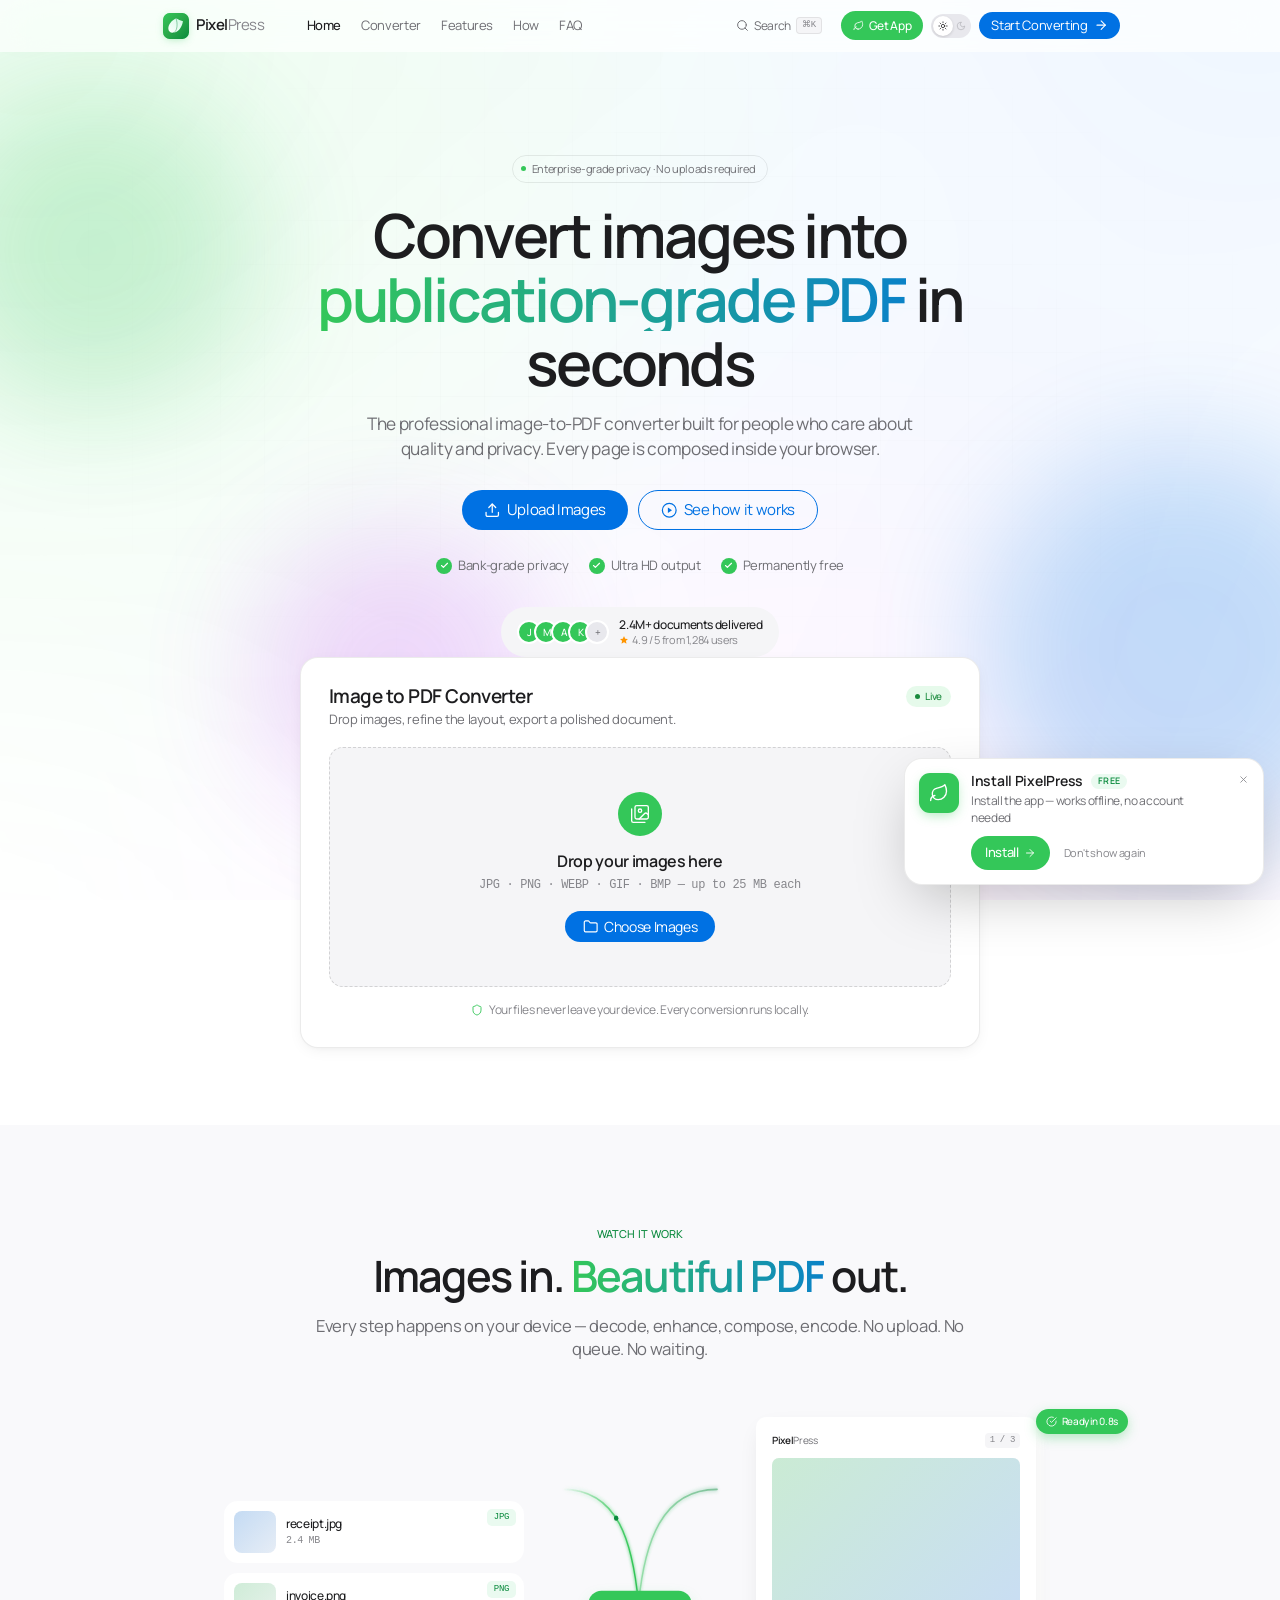
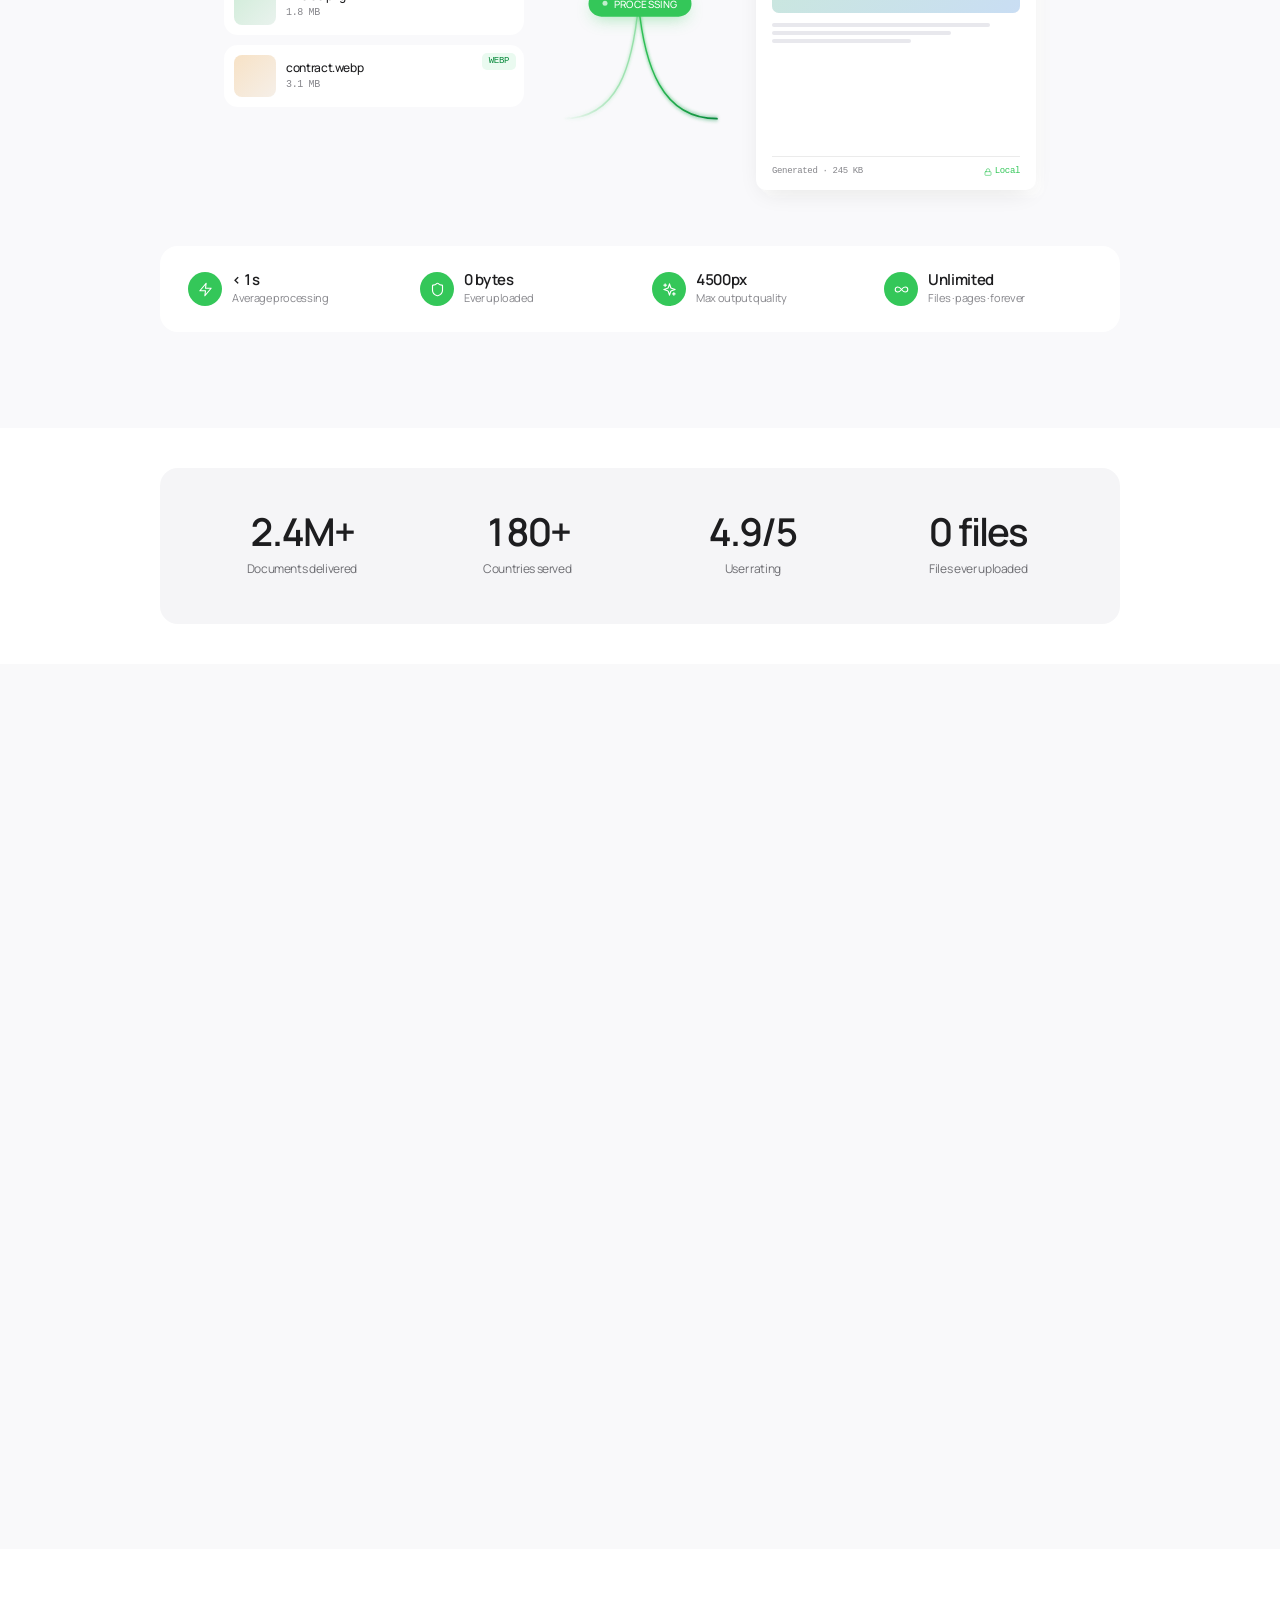
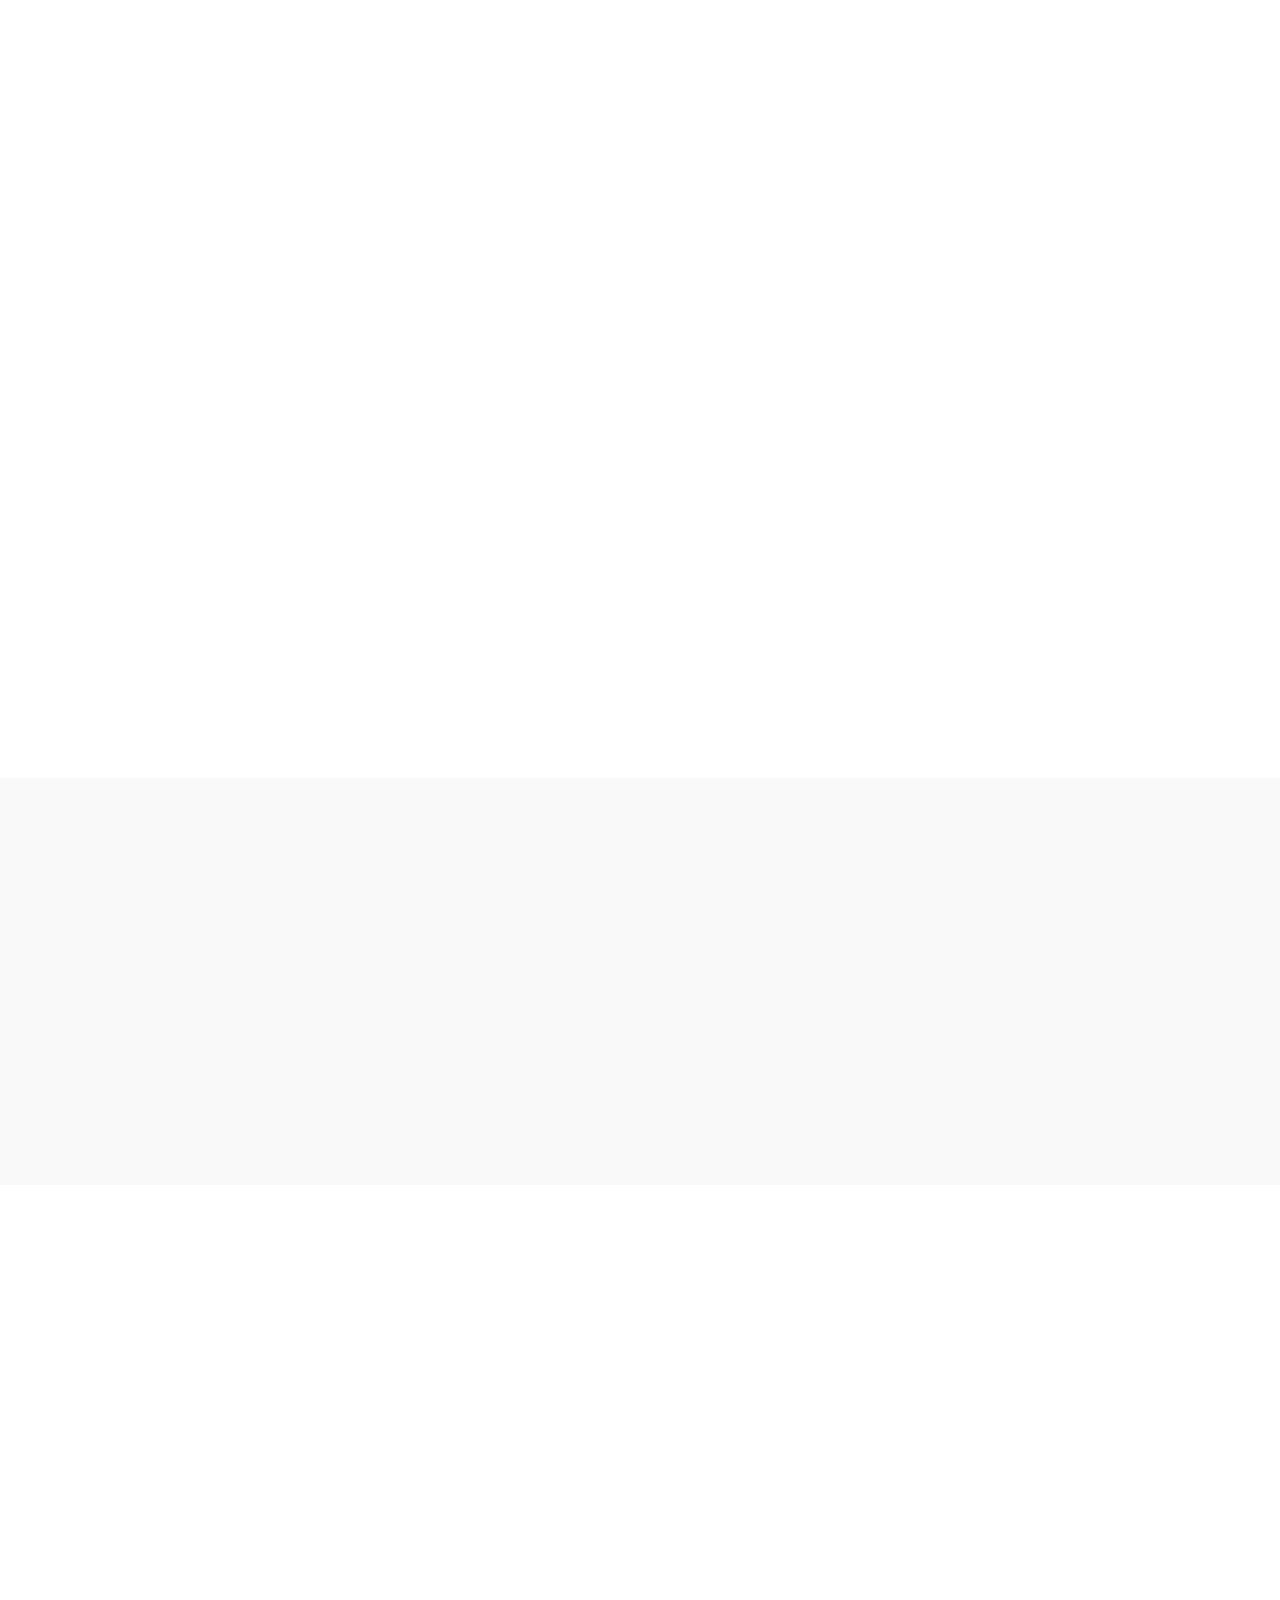
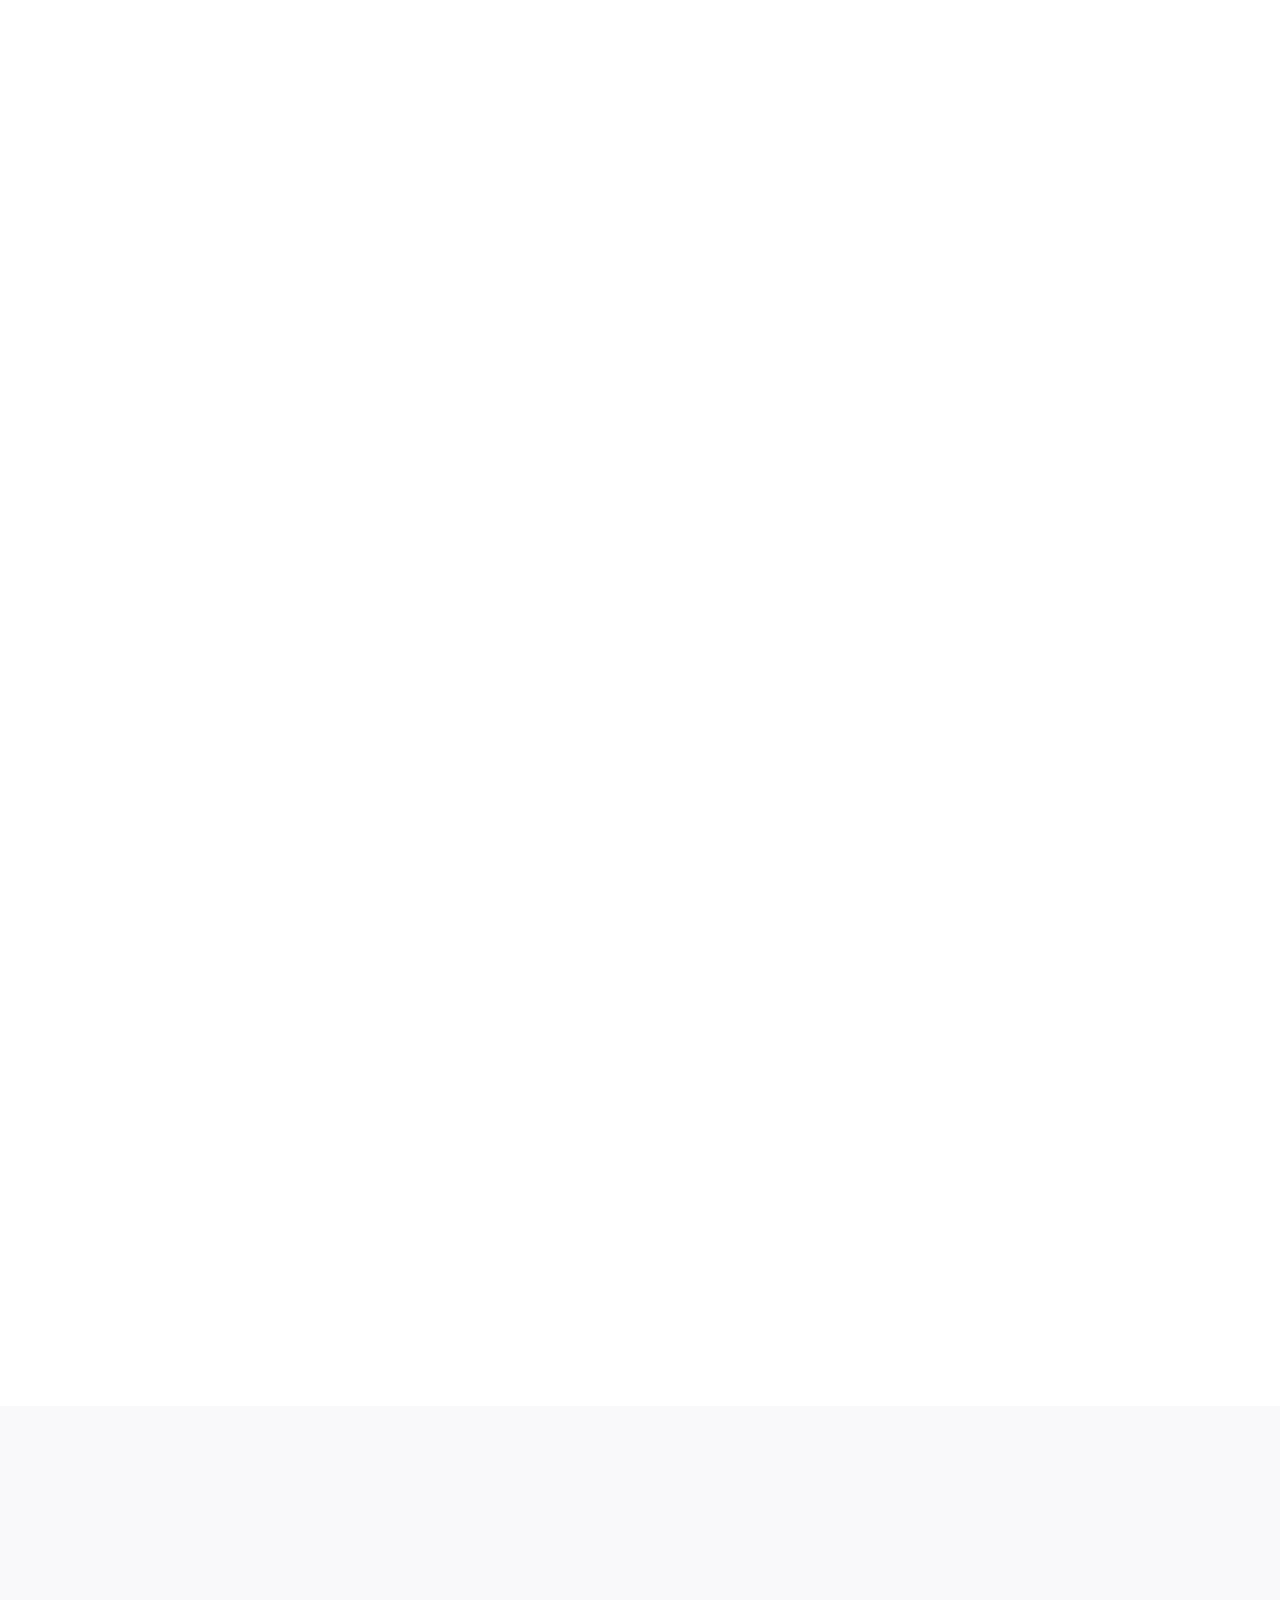
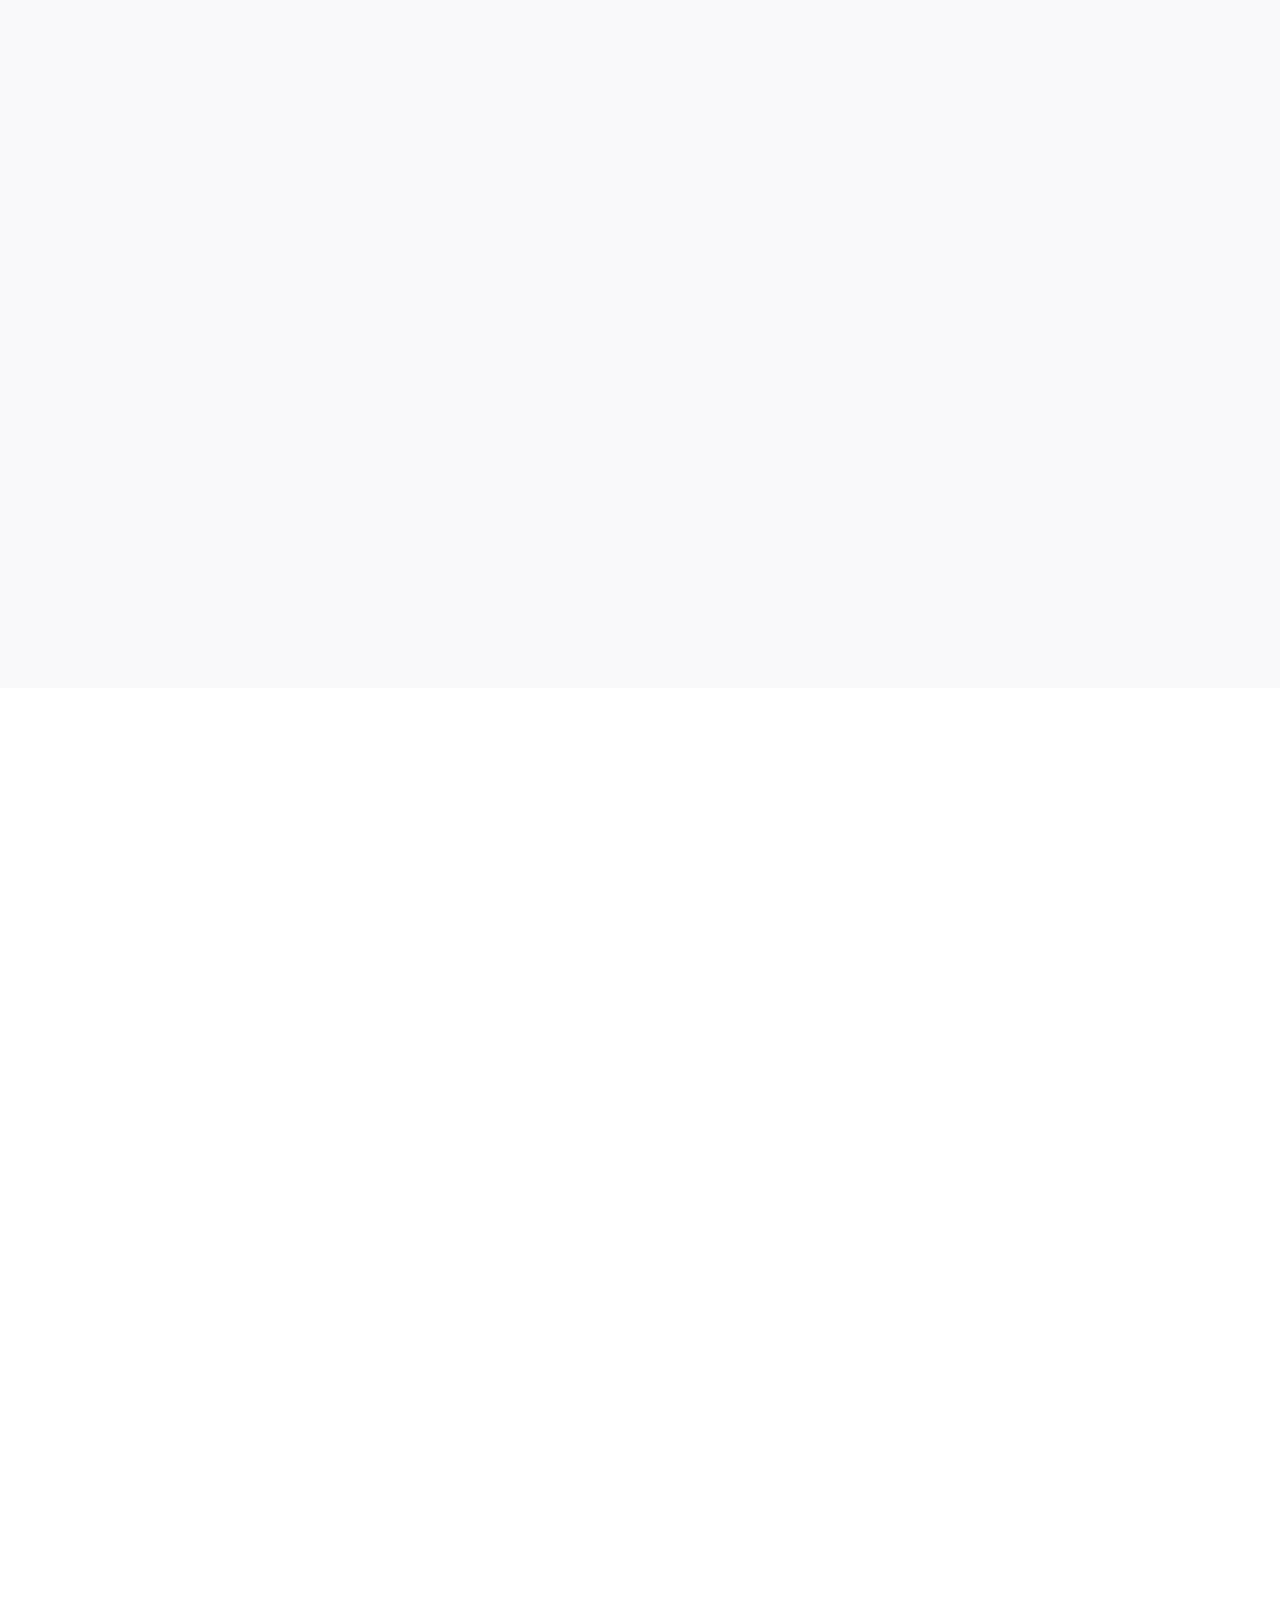
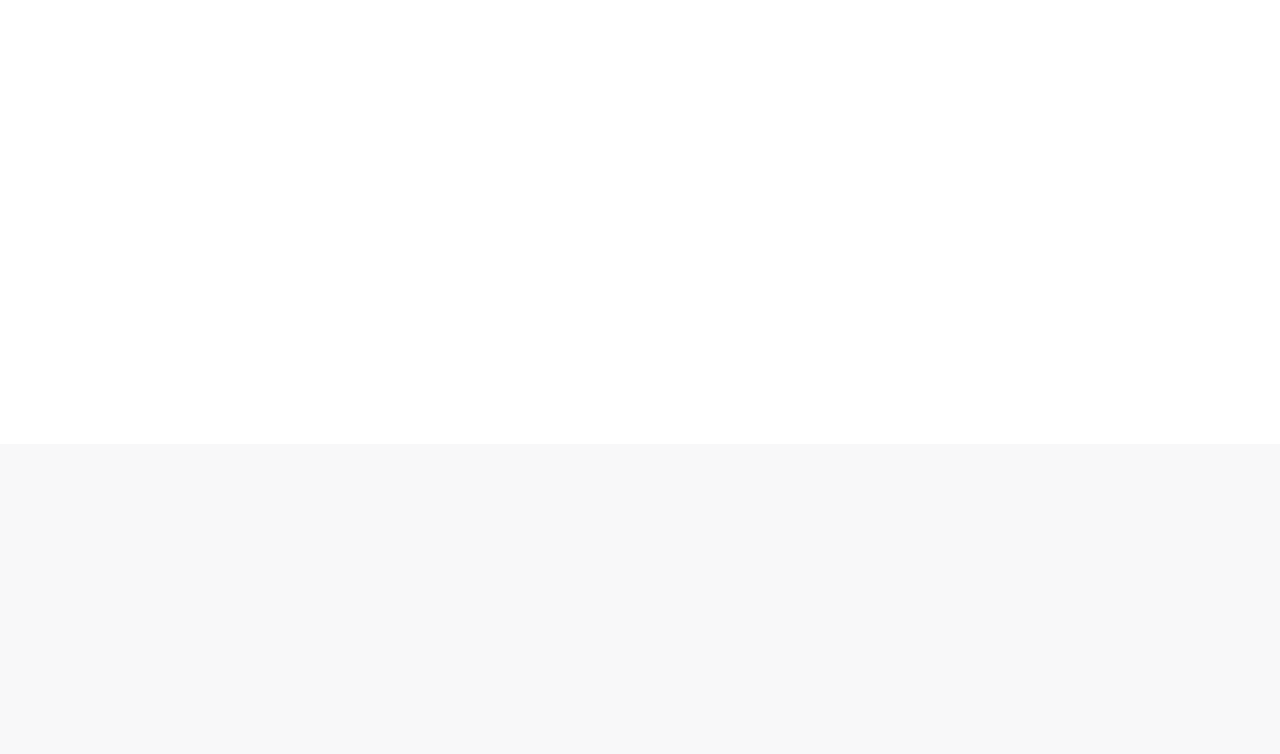
==== commit 494c060e: "Add files via upload" ====
--- a/index.html
+++ b/index.html
@@ -9,19 +9,15 @@
 <meta name="keywords" content="image to pdf converter, jpg to pdf, png to pdf, webp to pdf, free pdf converter, photo to pdf" />
 <meta name="robots" content="index, follow, max-image-preview:large" />
 <meta name="author" content="PixelPress" />
-<meta name="theme-color" content="#ffffff" media="(prefers-color-scheme: light)" />
-<meta name="theme-color" content="#000000" media="(prefers-color-scheme: dark)" />
+<meta name="theme-color" content="#34c759" />
 <link rel="canonical" href="https://pixelpress-pdf.netlify.app/" />
 
 <meta property="og:type" content="website" />
 <meta property="og:site_name" content="PixelPress" />
-<meta property="og:locale" content="en_US" />
 <meta property="og:title" content="Free Image to PDF Converter — PixelPress" />
-<meta property="og:description" content="Convert JPG, PNG, WEBP, GIF, BMP images into publication-grade PDF in seconds. 100% private — runs entirely in your browser." />
+<meta property="og:description" content="Convert JPG, PNG, WEBP, GIF, BMP images into publication-grade PDF in seconds. 100% private." />
 <meta property="og:url" content="https://pixelpress-pdf.netlify.app/" />
 <meta property="og:image" content="https://pixelpress-pdf.netlify.app/icons/icon-512.png" />
-<meta property="og:image:width" content="512" />
-<meta property="og:image:height" content="512" />
 
 <meta name="twitter:card" content="summary_large_image" />
 <meta name="twitter:title" content="Free Image to PDF Converter — PixelPress" />
@@ -32,7 +28,6 @@
 <meta name="apple-mobile-web-app-capable" content="yes" />
 <meta name="apple-mobile-web-app-status-bar-style" content="black-translucent" />
 <meta name="apple-mobile-web-app-title" content="PixelPress" />
-<meta name="apple-touch-fullscreen" content="yes" />
 <meta name="mobile-web-app-capable" content="yes" />
 <meta name="msapplication-TileColor" content="#34c759" />
 <meta name="format-detection" content="telephone=no" />
@@ -45,25 +40,22 @@
 <link rel="icon" type="image/png" sizes="192x192" href="icons/icon-192.png" />
 <link rel="icon" type="image/png" sizes="512x512" href="icons/icon-512.png" />
 <link rel="icon" type="image/svg+xml" href="icons/icon.svg" />
-<link rel="apple-touch-icon" sizes="180x180" href="icons/icon-192.png" />
+<link rel="apple-touch-icon" sizes="180x180" href="icons/apple-touch-icon.png" />
 <link rel="apple-touch-icon" sizes="192x192" href="icons/icon-192.png" />
 <link rel="apple-touch-icon" sizes="512x512" href="icons/icon-512.png" />
 <link rel="manifest" href="manifest.webmanifest" />
 
-<link rel="apple-touch-startup-image" media="(device-width: 320px) and (device-height: 568px) and (-webkit-device-pixel-ratio: 2)" href="icons/splash-640x1136.png" />
 <link rel="apple-touch-startup-image" media="(device-width: 375px) and (device-height: 667px) and (-webkit-device-pixel-ratio: 2)" href="icons/splash-750x1334.png" />
-<link rel="apple-touch-startup-image" media="(device-width: 414px) and (device-height: 896px) and (-webkit-device-pixel-ratio: 3)" href="icons/splash-1242x2688.png" />
 <link rel="apple-touch-startup-image" media="(device-width: 390px) and (device-height: 844px) and (-webkit-device-pixel-ratio: 3)" href="icons/splash-1170x2532.png" />
 <link rel="apple-touch-startup-image" media="(device-width: 428px) and (device-height: 926px) and (-webkit-device-pixel-ratio: 3)" href="icons/splash-1284x2778.png" />
 
 <link rel="stylesheet" href="style.css" />
-<noscript><style>[data-reveal]{opacity:1!important;transform:none!important}html.is-loading body{opacity:1!important}</style></noscript>
+<noscript><style>[data-reveal]{opacity:1!important;filter:none!important;transform:none!important}</style></noscript>
 
 <script>
 (function(){
   try{var s=localStorage.getItem('pp-theme');document.documentElement.setAttribute('data-theme',s==='dark'?'dark':'light');}
   catch(e){document.documentElement.setAttribute('data-theme','light');}
-
   try{
     if(window.matchMedia('(display-mode: standalone)').matches||
        window.matchMedia('(display-mode: window-controls-overlay)').matches||
@@ -71,75 +63,21 @@
       document.documentElement.classList.add('is-standalone');
     }
   }catch(e){}
-
-  /* ── Register SW immediately ── */
   if ('serviceWorker' in navigator && (location.protocol === 'https:' || location.hostname === 'localhost' || location.hostname === '127.0.0.1')) {
     navigator.serviceWorker.register('/service-worker.js', { scope: '/' })
       .then(function(){ console.info('[PixelPress] SW ready'); })
       .catch(function(e){ console.warn('[PixelPress] SW failed:', e.message); });
   }
-
-  /* ── Dynamic manifest with generated icons ── */
-  function drawIcon(size){
-    var c=document.createElement('canvas');c.width=size;c.height=size;
-    var ctx=c.getContext('2d');
-    var r=size*0.22;
-    var g=ctx.createLinearGradient(0,0,size,size);
-    g.addColorStop(0,'#34c759');g.addColorStop(0.5,'#2aa84a');g.addColorStop(1,'#0a8a3d');
-    ctx.fillStyle=g;
-    ctx.beginPath();
-    ctx.moveTo(r,0);ctx.lineTo(size-r,0);ctx.quadraticCurveTo(size,0,size,r);
-    ctx.lineTo(size,size-r);ctx.quadraticCurveTo(size,size,size-r,size);
-    ctx.lineTo(r,size);ctx.quadraticCurveTo(0,size,0,size-r);
-    ctx.lineTo(0,r);ctx.quadraticCurveTo(0,0,r,0);ctx.closePath();ctx.fill();
-    var s=size*0.55,cx=size/2,cy=size/2;
-    ctx.fillStyle='rgba(255,255,255,0.95)';
-    ctx.beginPath();
-    ctx.moveTo(cx-s*0.35,cy+s*0.35);
-    ctx.quadraticCurveTo(cx-s*0.55,cy-s*0.15,cx+s*0.05,cy-s*0.55);
-    ctx.quadraticCurveTo(cx+s*0.55,cy-s*0.1,cx+s*0.35,cy+s*0.4);
-    ctx.quadraticCurveTo(cx,cy+s*0.55,cx-s*0.35,cy+s*0.35);
-    ctx.closePath();ctx.fill();
-    return c.toDataURL('image/png');
-  }
-  try{
-    var icon192=drawIcon(192),icon512=drawIcon(512);
-    var manifest={
-      name:"PixelPress — Image to PDF Converter",
-      short_name:"PixelPress",
-      description:"Convert JPG, PNG, WEBP, GIF, BMP images into high-quality PDF. 100% private.",
-      start_url:"/",scope:"/",id:"/",
-      display:"standalone",
-      display_override:["standalone","minimal-ui"],
-      orientation:"any",
-      theme_color:"#34c759",background_color:"#ffffff",
-      lang:"en",dir:"ltr",
-      categories:["productivity","utilities","photo"],
-      prefer_related_applications:false,
-      icons:[
-        {src:icon192,sizes:"192x192",type:"image/png",purpose:"any"},
-        {src:icon512,sizes:"512x512",type:"image/png",purpose:"any"},
-        {src:icon512,sizes:"512x512",type:"image/png",purpose:"maskable"}
-      ],
-      shortcuts:[{name:"Open Converter",short_name:"Convert",url:"/#converter"}]
-    };
-    var mBlob=new Blob([JSON.stringify(manifest)],{type:'application/manifest+json'});
-    var mUrl=URL.createObjectURL(mBlob);
-    var mLink=document.querySelector('link[rel="manifest"]');
-    if(mLink){mLink.href=mUrl;}
-  }catch(e){console.warn('[PixelPress] manifest:',e);}
-
-  /* ── Capture beforeinstallprompt ── */
-  window.__ppDeferredPrompt=null;
-  window.__ppInstallWaiters=[];
-  window.addEventListener('beforeinstallprompt',function(e){
+  window.__ppDeferredPrompt = null;
+  window.__ppInstallWaiters = [];
+  window.addEventListener('beforeinstallprompt', function(e){
     e.preventDefault();
-    window.__ppDeferredPrompt=e;
+    window.__ppDeferredPrompt = e;
     console.info('[PixelPress] Install prompt captured ✅');
     window.__ppInstallWaiters.splice(0).forEach(function(cb){try{cb(e);}catch(err){}});
   });
-  window.addEventListener('appinstalled',function(){
-    window.__ppDeferredPrompt=null;
+  window.addEventListener('appinstalled', function(){
+    window.__ppDeferredPrompt = null;
     console.info('[PixelPress] App installed ✅');
   });
 })();
@@ -147,7 +85,7 @@
 </head>
 <body>
 
-<svg xmlns="http://www.w3.org/2000/svg" style="position:absolute;width:0;height:0;overflow:hidden" aria-hidden="true" focusable="false">
+<svg xmlns="http://www.w3.org/2000/svg" style="position:absolute;width:0;height:0;overflow:hidden" aria-hidden="true">
   <symbol id="brand-mark" viewBox="0 0 44 44">
     <defs>
       <linearGradient id="logoBg" x1="0%" y1="0%" x2="100%" y2="100%">
@@ -164,7 +102,6 @@
     <path d="M22 9c-7.2 3.8-13 10.2-13 17.3 0 4.1 3.1 7.2 7.2 7.2 8.3 0 15.6-7.9 17.6-19.6A38 38 0 0 1 22 9Z" fill="url(#logoLeaf)"/>
     <path d="M22 9c1.6 4.4 2.2 9.5 1.6 14.5-.6 5.4-2.8 9.6-8.1 11.5" fill="none" stroke="#0a8a3d" stroke-width="1.3" stroke-linecap="round" opacity=".55"/>
   </symbol>
-
   <symbol id="i-sun" viewBox="0 0 24 24"><circle cx="12" cy="12" r="4"/><path d="M12 2v2M12 20v2M4.93 4.93l1.41 1.41M17.66 17.66l1.41 1.41M2 12h2M20 12h2M6.34 17.66l-1.41 1.41M19.07 4.93l-1.41 1.41"/></symbol>
   <symbol id="i-moon" viewBox="0 0 24 24"><path d="M12 3a6 6 0 0 0 9 9 9 9 0 1 1-9-9Z"/></symbol>
   <symbol id="i-search" viewBox="0 0 24 24"><circle cx="11" cy="11" r="8"/><path d="m21 21-4.3-4.3"/></symbol>
@@ -215,16 +152,18 @@
 <a class="skip-link" href="#main">Skip to main content</a>
 <div class="scroll-progress" id="scroll-progress" aria-hidden="true"></div>
 <div class="ambient" aria-hidden="true"></div>
+<div class="floating-blobs" aria-hidden="true">
+  <span class="blob blob-1"></span>
+  <span class="blob blob-2"></span>
+  <span class="blob blob-3"></span>
+</div>
 
 <header class="site-header" id="top">
   <div class="container header-inner">
     <a class="logo" href="#top" aria-label="PixelPress home">
-      <span class="logo-mark" aria-hidden="true">
-        <svg class="logo-mark__svg" viewBox="0 0 44 44"><use href="#brand-mark"/></svg>
-      </span>
+      <span class="logo-mark" aria-hidden="true"><svg class="logo-mark__svg" viewBox="0 0 44 44"><use href="#brand-mark"/></svg></span>
       <span class="logo-text">Pixel<em>Press</em></span>
     </a>
-
     <nav class="seg-nav" id="primary-nav" aria-label="Main navigation">
       <a href="#top" class="seg-nav__link is-active">Home</a>
       <a href="#converter" class="seg-nav__link">Converter</a>
@@ -232,19 +171,16 @@
       <a href="#how-it-works" class="seg-nav__link">How</a>
       <a href="#faq" class="seg-nav__link">FAQ</a>
     </nav>
-
     <div class="header-actions">
       <button type="button" class="action-btn" id="cmd-trigger" aria-label="Open command menu">
         <svg class="ic" aria-hidden="true"><use href="#i-search"/></svg>
         <span class="action-btn__label">Search</span>
         <kbd class="action-btn__kbd">⌘K</kbd>
       </button>
-
       <button type="button" class="install-chip" id="install-chip" aria-label="Install PixelPress app">
         <svg class="ic" aria-hidden="true"><use href="#i-leaf"/></svg>
         <span>Get App</span>
       </button>
-
       <button type="button" class="theme-toggle" id="theme-toggle" aria-label="Switch theme" aria-pressed="false" role="switch">
         <span class="toggle-track" aria-hidden="true">
           <svg class="ic ico-bg ico-bg--sun"><use href="#i-sun"/></svg>
@@ -257,12 +193,10 @@
           </span>
         </span>
       </button>
-
       <a href="#converter" class="btn btn-primary btn-sm header-cta">
         <span>Start Converting</span>
         <svg class="ic" aria-hidden="true"><use href="#i-arrow-right"/></svg>
       </a>
-
       <button type="button" class="menu-btn" id="menu-toggle" aria-label="Open menu" aria-expanded="false" aria-controls="primary-nav">
         <span class="menu-bars" aria-hidden="true">
           <span class="bar"></span><span class="bar"></span><span class="bar"></span>
@@ -459,6 +393,88 @@
     </div>
   </section>
 
+  <section class="showcase" id="showcase" aria-labelledby="showcase-title">
+    <div class="container">
+      <header class="showcase__head" data-reveal>
+        <p class="eyebrow">Watch it work</p>
+        <h2 id="showcase-title">Images in. <span class="grad-text">Beautiful PDF</span> out.</h2>
+        <p class="section-sub">Every step happens on your device — decode, enhance, compose, encode. No upload. No queue. No waiting.</p>
+      </header>
+      <div class="showcase__stage" data-showcase>
+        <div class="showcase__col showcase__col--input">
+          <div class="mini-photo" data-step="1">
+            <div class="mini-photo__thumb mini-photo__thumb--1"></div>
+            <div class="mini-photo__meta"><span class="mini-photo__name">receipt.jpg</span><span class="mini-photo__size">2.4 MB</span></div>
+            <span class="mini-photo__badge">JPG</span>
+          </div>
+          <div class="mini-photo" data-step="2">
+            <div class="mini-photo__thumb mini-photo__thumb--2"></div>
+            <div class="mini-photo__meta"><span class="mini-photo__name">invoice.png</span><span class="mini-photo__size">1.8 MB</span></div>
+            <span class="mini-photo__badge">PNG</span>
+          </div>
+          <div class="mini-photo" data-step="3">
+            <div class="mini-photo__thumb mini-photo__thumb--3"></div>
+            <div class="mini-photo__meta"><span class="mini-photo__name">contract.webp</span><span class="mini-photo__size">3.1 MB</span></div>
+            <span class="mini-photo__badge">WEBP</span>
+          </div>
+        </div>
+        <div class="showcase__flow" aria-hidden="true">
+          <svg class="flow-path" viewBox="0 0 220 340" preserveAspectRatio="none">
+            <defs>
+              <linearGradient id="flowGrad" x1="0%" y1="0%" x2="100%" y2="0%">
+                <stop offset="0%" stop-color="#34c759" stop-opacity="0"/>
+                <stop offset="45%" stop-color="#34c759"/>
+                <stop offset="100%" stop-color="#0a8a3d"/>
+              </linearGradient>
+              <filter id="flowGlow" x="-50%" y="-50%" width="200%" height="200%">
+                <feGaussianBlur stdDeviation="2.5" result="b"/>
+                <feMerge><feMergeNode in="b"/><feMergeNode in="SourceGraphic"/></feMerge>
+              </filter>
+            </defs>
+            <path class="flow-path__line" d="M 4 40 C 80 40, 100 100, 108 170 C 116 240, 140 300, 216 300" fill="none" stroke="url(#flowGrad)" stroke-width="2" stroke-linecap="round" filter="url(#flowGlow)"/>
+            <path class="flow-path__line" d="M 4 170 C 80 170, 100 170, 108 170 C 116 170, 140 170, 216 170" fill="none" stroke="url(#flowGrad)" stroke-width="2" stroke-linecap="round" filter="url(#flowGlow)" opacity=".7"/>
+            <path class="flow-path__line" d="M 4 300 C 80 300, 100 240, 108 170 C 116 100, 140 40, 216 40" fill="none" stroke="url(#flowGrad)" stroke-width="2" stroke-linecap="round" filter="url(#flowGlow)" opacity=".5"/>
+            <circle class="flow-path__pulse" r="3.5" fill="#34c759">
+              <animateMotion dur="2.4s" repeatCount="indefinite" path="M 4 170 C 80 170, 100 170, 108 170 C 116 170, 140 170, 216 170"/>
+            </circle>
+            <circle class="flow-path__pulse" r="3" fill="#0a8a3d">
+              <animateMotion dur="3s" begin="0.4s" repeatCount="indefinite" path="M 4 40 C 80 40, 100 100, 108 170 C 116 240, 140 300, 216 300"/>
+            </circle>
+          </svg>
+          <div class="flow-label"><span class="flow-label__dot"></span> Processing</div>
+        </div>
+        <div class="showcase__col showcase__col--output">
+          <div class="pdf-doc">
+            <div class="pdf-doc__stack" aria-hidden="true">
+              <div class="pdf-doc__shadow pdf-doc__shadow--3"></div>
+              <div class="pdf-doc__shadow pdf-doc__shadow--2"></div>
+              <div class="pdf-doc__shadow pdf-doc__shadow--1"></div>
+            </div>
+            <div class="pdf-doc__page">
+              <div class="pdf-doc__header">
+                <span class="pdf-doc__brand">Pixel<em>Press</em></span>
+                <span class="pdf-doc__pages">1 / 3</span>
+              </div>
+              <div class="pdf-doc__thumb"><div class="pdf-doc__image"></div></div>
+              <div class="pdf-doc__lines"><span style="--w:88%"></span><span style="--w:72%"></span><span style="--w:56%"></span></div>
+              <div class="pdf-doc__footer">
+                <span>Generated · 245 KB</span>
+                <span class="pdf-doc__secure"><svg class="ic" aria-hidden="true"><use href="#i-lock"/></svg> Local</span>
+              </div>
+            </div>
+          </div>
+          <div class="pdf-badge"><svg class="ic" aria-hidden="true"><use href="#i-check-circle"/></svg><span>Ready in 0.8s</span></div>
+        </div>
+      </div>
+      <ul class="showcase__stats" data-reveal>
+        <li><span class="showcase__stat-ico"><svg class="ic"><use href="#i-bolt"/></svg></span><div><strong>&lt; 1s</strong><span>Average processing</span></div></li>
+        <li><span class="showcase__stat-ico"><svg class="ic"><use href="#i-shield"/></svg></span><div><strong>0 bytes</strong><span>Ever uploaded</span></div></li>
+        <li><span class="showcase__stat-ico"><svg class="ic"><use href="#i-sparkles"/></svg></span><div><strong>4500px</strong><span>Max output quality</span></div></li>
+        <li><span class="showcase__stat-ico"><svg class="ic"><use href="#i-infinity"/></svg></span><div><strong>Unlimited</strong><span>Files · pages · forever</span></div></li>
+      </ul>
+    </div>
+  </section>
+
   <section class="section stats-section" aria-label="Stats"><div class="container">
     <ul class="stats" data-reveal>
       <li><strong class="counter" data-target="2.4" data-suffix="M+" data-decimals="1">0</strong><span>Documents delivered</span></li>
@@ -596,77 +612,49 @@
             <span class="faq-item__q">What is an image to PDF converter?</span>
             <span class="faq-icon" aria-hidden="true"></span>
           </button>
-          <div class="faq-body">
-            <div class="faq-body-inner">
-              <p>An image to PDF converter is a tool that takes picture files — such as JPG, PNG, WEBP or GIF — and turns them into a single PDF document. PixelPress places each image on its own PDF page and lets you control page size, orientation, margins and image quality before you download.</p>
-            </div>
-          </div>
+          <div class="faq-body"><div class="faq-body-inner"><p>An image to PDF converter is a tool that takes picture files — such as JPG, PNG, WEBP or GIF — and turns them into a single PDF document. PixelPress places each image on its own PDF page and lets you control page size, orientation, margins and image quality before you download.</p></div></div>
         </div>
         <div class="faq-item" data-cat="general" data-reveal data-reveal-delay="40">
           <button class="faq-trigger" aria-expanded="false">
             <span class="faq-item__q">Is this tool free?</span>
             <span class="faq-icon" aria-hidden="true"></span>
           </button>
-          <div class="faq-body">
-            <div class="faq-body-inner">
-              <p>Yes, completely. There is no signup, no subscription, no watermark and no daily conversion limit.</p>
-            </div>
-          </div>
+          <div class="faq-body"><div class="faq-body-inner"><p>Yes, completely. There is no signup, no subscription, no watermark and no daily conversion limit.</p></div></div>
         </div>
         <div class="faq-item" data-cat="privacy" data-reveal data-reveal-delay="80">
           <button class="faq-trigger" aria-expanded="false">
             <span class="faq-item__q">Are my images uploaded anywhere?</span>
             <span class="faq-icon" aria-hidden="true"></span>
           </button>
-          <div class="faq-body">
-            <div class="faq-body-inner">
-              <p>No. Your files never leave your device. Every step happens locally in your browser.</p>
-            </div>
-          </div>
+          <div class="faq-body"><div class="faq-body-inner"><p>No. Your files never leave your device. Every step happens locally in your browser.</p></div></div>
         </div>
         <div class="faq-item" data-cat="usage" data-reveal data-reveal-delay="120">
           <button class="faq-trigger" aria-expanded="false">
             <span class="faq-item__q">Can I convert multiple images into one PDF?</span>
             <span class="faq-icon" aria-hidden="true"></span>
           </button>
-          <div class="faq-body">
-            <div class="faq-body-inner">
-              <p>Absolutely. Add as many images as you like, drag the thumbnails to arrange the page order, rotate any that are sideways, and PixelPress will merge everything into one multi-page PDF document.</p>
-            </div>
-          </div>
+          <div class="faq-body"><div class="faq-body-inner"><p>Absolutely. Add as many images as you like, drag the thumbnails to arrange the page order, rotate any that are sideways, and PixelPress will merge everything into one multi-page PDF document.</p></div></div>
         </div>
         <div class="faq-item" data-cat="mobile" data-reveal data-reveal-delay="160">
           <button class="faq-trigger" aria-expanded="false">
             <span class="faq-item__q">Does it work on mobile?</span>
             <span class="faq-icon" aria-hidden="true"></span>
           </button>
-          <div class="faq-body">
-            <div class="faq-body-inner">
-              <p>Yes. PixelPress is fully responsive and tested on Android phones, iPhones, iPads, tablets and desktops. You can also install it as an app — it will persist even after clearing browser data on Android.</p>
-            </div>
-          </div>
+          <div class="faq-body"><div class="faq-body-inner"><p>Yes. PixelPress is fully responsive and tested on Android phones, iPhones, iPads, tablets and desktops. You can also install it as an app — it will persist even after clearing browser data on Android.</p></div></div>
         </div>
         <div class="faq-item" data-cat="mobile" data-reveal data-reveal-delay="200">
           <button class="faq-trigger" aria-expanded="false">
             <span class="faq-item__q">How do I install the app?</span>
             <span class="faq-icon" aria-hidden="true"></span>
           </button>
-          <div class="faq-body">
-            <div class="faq-body-inner">
-              <p>Tap the <strong>Get App</strong> button in the header or the popup that appears when you visit. On <strong>Android</strong>, Chrome will prompt you to install directly as a native app. On <strong>iOS Safari</strong>, tap Share <svg class="ic" aria-hidden="true"><use href="#i-share"/></svg> → <strong>Add to Home Screen</strong> → <strong>Add</strong>.</p>
-            </div>
-          </div>
+          <div class="faq-body"><div class="faq-body-inner"><p>Tap the <strong>Get App</strong> button in the header or the popup that appears when you visit. On <strong>Android</strong>, Chrome will prompt you to install directly as a native app. On <strong>iOS Safari</strong>, tap Share <svg class="ic" aria-hidden="true"><use href="#i-share"/></svg> → <strong>Add to Home Screen</strong> → <strong>Add</strong>.</p></div></div>
         </div>
         <div class="faq-item" data-cat="privacy" data-reveal data-reveal-delay="240">
           <button class="faq-trigger" aria-expanded="false">
             <span class="faq-item__q">Can I use it for sensitive documents?</span>
             <span class="faq-icon" aria-hidden="true"></span>
           </button>
-          <div class="faq-body">
-            <div class="faq-body-inner">
-              <p>Yes — PixelPress is ideal for passports, bank statements, medical records and signed contracts, because nothing ever leaves your device.</p>
-            </div>
-          </div>
+          <div class="faq-body"><div class="faq-body-inner"><p>Yes — PixelPress is ideal for passports, bank statements, medical records and signed contracts, because nothing ever leaves your device.</p></div></div>
         </div>
       </div>
       <div class="faq-empty" id="faq-empty" hidden>
@@ -803,9 +791,7 @@
   <div class="container footer-inner">
     <div class="footer-brand">
       <a class="logo" href="#top" aria-label="PixelPress home">
-        <span class="logo-mark" aria-hidden="true">
-          <svg class="logo-mark__svg" viewBox="0 0 44 44"><use href="#brand-mark"/></svg>
-        </span>
+        <span class="logo-mark" aria-hidden="true"><svg class="logo-mark__svg" viewBox="0 0 44 44"><use href="#brand-mark"/></svg></span>
         <span class="logo-text">Pixel<em>Press</em></span>
       </a>
       <p class="footer-tagline">The professional, browser-based image to PDF converter. Your files never leave your device.</p>
@@ -824,9 +810,7 @@
 
 <aside class="install-tip" id="install-tip" role="dialog" aria-label="Install PixelPress app" aria-live="polite">
   <div class="install-tip__inner">
-    <div class="install-tip__icon" id="install-icon" aria-hidden="true">
-      <svg class="ic"><use href="#i-leaf"/></svg>
-    </div>
+    <div class="install-tip__icon" id="install-icon" aria-hidden="true"><svg class="ic"><use href="#i-leaf"/></svg></div>
     <div class="install-tip__content">
       <h3 class="install-tip__title">
         <span id="install-title-text">Get PixelPress</span>
@@ -841,9 +825,7 @@
         <button type="button" class="install-tip__btn-link" id="install-never">Don't show again</button>
       </div>
     </div>
-    <button type="button" class="install-tip__close" id="install-close" aria-label="Close">
-      <svg class="ic"><use href="#i-x"/></svg>
-    </button>
+    <button type="button" class="install-tip__close" id="install-close" aria-label="Close"><svg class="ic"><use href="#i-x"/></svg></button>
   </div>
 </aside>
 
@@ -857,16 +839,13 @@
         <p id="install-modal-subtitle">Follow the steps below for your device</p>
       </div>
     </div>
-
     <div class="install-tabs" id="install-tabs">
       <button type="button" class="install-tab is-active" data-tab="android"><svg class="ic"><use href="#i-android"/></svg> Android</button>
       <button type="button" class="install-tab" data-tab="samsung"><svg class="ic"><use href="#i-smartphone"/></svg> Samsung</button>
       <button type="button" class="install-tab" data-tab="ios"><svg class="ic"><use href="#i-apple"/></svg> iPhone / iPad</button>
       <button type="button" class="install-tab" data-tab="firefox"><svg class="ic"><use href="#i-globe"/></svg> Firefox</button>
-      <button type="button" class="install-tab" data-tab="opera"><svg class="ic"><use href="#i-globe"/></svg> Opera</button>
       <button type="button" class="install-tab" data-tab="other"><svg class="ic"><use href="#i-globe"/></svg> Other</button>
     </div>
-
     <div class="install-panels">
       <div class="install-panel is-active" data-panel="android">
         <ol class="install-steps-list">
@@ -904,13 +883,6 @@
           <li><span class="step-pill">3</span> Tap <strong>Install</strong> or <strong>Add to Home screen</strong></li>
         </ol>
       </div>
-      <div class="install-panel" data-panel="opera">
-        <ol class="install-steps-list">
-          <li><span class="step-pill">1</span> Open <strong>Opera</strong></li>
-          <li><span class="step-pill">2</span> Tap the <strong>☰ menu</strong></li>
-          <li><span class="step-pill">3</span> Tap <strong>Add to Home screen</strong></li>
-        </ol>
-      </div>
       <div class="install-panel" data-panel="other">
         <ol class="install-steps-list">
           <li><span class="step-pill">1</span> Open your browser menu</li>
@@ -919,7 +891,6 @@
         </ol>
       </div>
     </div>
-
     <div class="install-modal-foot">
       <p><svg class="ic"><use href="#i-leaf"/></svg> Mobile app · Free forever · Works offline · No account required</p>
     </div>
--- a/style.css
+++ b/style.css
@@ -1,48 +1,43 @@
+/* PixelPress v43 — Performance Optimized */
 :root{
-  --blue:#0071e3;--blue-h:#0076e8;--blue-a:#0068d1;
-  --blue-soft:#eaf3ff;--blue-tint:#f5f9ff;
+  --blue:#0071e3;--blue-h:#0076e8;
   --green:#34c759;--green-d:#0a8a3d;--green-soft:#eafaf0;
   --red:#ff3b30;--orange:#ff9500;--purple:#bf5af2;
   --bg:#fff;--bg-2:#fbfbfd;--bg-3:#f5f5f7;
   --sf:#fff;--sf-2:#f5f5f7;--sf-3:#e8e8ed;
   --glass:rgba(255,255,255,.72);
-  --tx:#1d1d1f;--tx-2:#6e6e73;--tx-3:#86868b;--tx-4:#a1a1a6;
+  --tx:#1d1d1f;--tx-2:#6e6e73;--tx-3:#86868b;
   --brd:rgba(0,0,0,.08);--brd-2:rgba(0,0,0,.14);
-  --sh-xs:0 1px 2px rgba(0,0,0,.02);
   --sh-sm:0 1px 2px rgba(0,0,0,.04),0 2px 8px -2px rgba(0,0,0,.06);
   --sh-md:0 4px 16px -4px rgba(0,0,0,.08),0 2px 6px -2px rgba(0,0,0,.04);
   --sh-lg:0 16px 48px -12px rgba(0,0,0,.12),0 6px 16px -6px rgba(0,0,0,.06);
   --sh-pop:0 20px 60px -12px rgba(0,0,0,.25);
-  --r-xs:6px;--r-sm:10px;--r-md:14px;--r-lg:18px;--r-xl:22px;--r-full:980px;
+  --r-sm:10px;--r-md:14px;--r-lg:18px;--r-xl:22px;--r-full:980px;
   --hh:52px;
   --safe-top:env(safe-area-inset-top,0px);
   --safe-bot:env(safe-area-inset-bottom,0px);
   --ease:cubic-bezier(.22,.61,.36,1);
   --ease-out:cubic-bezier(.16,1,.3,1);
   --ease-spring:cubic-bezier(.34,1.56,.64,1);
-  --font:-apple-system,BlinkMacSystemFont,'SF Pro Display','SF Pro Text','Helvetica Neue','Manrope',Helvetica,Arial,sans-serif;
+  --font:-apple-system,BlinkMacSystemFont,'SF Pro Display','Helvetica Neue','Manrope',Helvetica,Arial,sans-serif;
   --mono:'SF Mono',ui-monospace,Menlo,Monaco,monospace;
 }
 [data-theme="dark"]{
-  --blue:#0a84ff;--blue-h:#1a8fff;--blue-a:#0071e3;
-  --blue-soft:#0a1e33;--blue-tint:#0a1728;
+  --blue:#0a84ff;--blue-h:#1a8fff;
   --green:#30d158;--green-d:#5fdc8c;--green-soft:#0a1e14;
-  --red:#ff453a;--orange:#ff9f0a;--purple:#bf5af2;
   --bg:#000;--bg-2:#0a0a0a;--bg-3:#1d1d1f;
   --sf:#1d1d1f;--sf-2:#2d2d2f;--sf-3:#3a3a3c;
   --glass:rgba(29,29,31,.72);
-  --tx:#f5f5f7;--tx-2:#a1a1a6;--tx-3:#86868b;--tx-4:#6e6e73;
+  --tx:#f5f5f7;--tx-2:#a1a1a6;--tx-3:#86868b;
   --brd:rgba(255,255,255,.1);--brd-2:rgba(255,255,255,.18);
-  --sh-xs:0 1px 2px rgba(0,0,0,.5);
-  --sh-sm:0 1px 2px rgba(0,0,0,.5),0 2px 8px -2px rgba(0,0,0,.6);
-  --sh-md:0 4px 16px -4px rgba(0,0,0,.65),0 2px 6px -2px rgba(0,0,0,.5);
-  --sh-lg:0 16px 48px -12px rgba(0,0,0,.75),0 6px 16px -6px rgba(0,0,0,.55);
+  --sh-md:0 4px 16px -4px rgba(0,0,0,.65);
+  --sh-lg:0 16px 48px -12px rgba(0,0,0,.75);
   --sh-pop:0 20px 60px -12px rgba(0,0,0,.7);
 }
 *,*::before,*::after{box-sizing:border-box}
 [hidden]{display:none!important}
-html{-webkit-text-size-adjust:100%;scroll-behavior:smooth;scroll-padding-top:calc(var(--hh) + 20px)}
-body{margin:0;font-family:var(--font);font-size:16px;line-height:1.47;letter-spacing:-.022em;color:var(--tx);background:var(--bg);-webkit-font-smoothing:antialiased;-moz-osx-font-smoothing:grayscale;overflow-x:hidden;transition:background-color .3s var(--ease),color .3s var(--ease)}
+html{-webkit-text-size-adjust:100%;scroll-behavior:smooth;scroll-padding-top:calc(var(--hh) + 20px);-webkit-overflow-scrolling:touch}
+body{margin:0;font-family:var(--font);font-size:16px;line-height:1.47;letter-spacing:-.022em;color:var(--tx);background:var(--bg);-webkit-font-smoothing:antialiased;overflow-x:hidden;overscroll-behavior-y:none}
 img,svg{display:block;max-width:100%}
 button,input,select,textarea{font:inherit;color:inherit;letter-spacing:inherit}
 button{cursor:pointer;border:0;background:none;color:inherit}
@@ -53,27 +48,87 @@
 :focus-visible{outline:2px solid var(--blue);outline-offset:2px;border-radius:6px}
 ::selection{background:rgba(0,113,227,.22);color:var(--tx)}
 .ic{width:1em;height:1em;flex-shrink:0;fill:none;stroke:currentColor;stroke-width:1.8;stroke-linecap:round;stroke-linejoin:round}
-html.is-standalone .install-chip,html.is-standalone .install-tip{display:none!important}
-html.is-standalone .site-header{padding-top:var(--safe-top);height:calc(var(--hh) + var(--safe-top))}
-html.is-standalone body{padding-bottom:var(--safe-bot);overscroll-behavior-y:contain}
-html.is-standalone,html.is-standalone body{min-height:100vh;min-height:100dvh;background:var(--bg)}
-html.is-loading body{opacity:0}
-html.is-ready body{opacity:1;transition:opacity .2s ease-out}
-@view-transition{navigation:auto}
-::view-transition-old(root),::view-transition-new(root){animation-duration:.28s;animation-timing-function:var(--ease-out)}
-.ambient{position:fixed;inset:0;z-index:-2;pointer-events:none;background:var(--bg)}
-.ambient::before{content:'';position:absolute;inset:0;background:radial-gradient(ellipse 60% 50% at 50% -20%,color-mix(in srgb,var(--green) 6%,transparent),transparent 70%);pointer-events:none}
-[data-theme="dark"] .ambient::before{background:radial-gradient(ellipse 60% 50% at 50% -20%,color-mix(in srgb,var(--green) 10%,transparent),transparent 70%)}
+
+/* ═══ GPU ACCELERATION HINTS ═══ */
+.blob,.install-tip,.install-modal,.scroll-fab,.toast,.img-modal,.site-header,.scroll-progress{
+  will-change:transform,opacity;
+  transform:translateZ(0);
+  backface-visibility:hidden;
+}
+.scroll-progress,.blob{will-change:transform}
+.ambient{will-change:opacity}
+.ambient::before{will-change:transform}
+
+/* ═══ CONTENT VISIBILITY — skip off-screen rendering ═══ */
+.section,.showcase,.site-footer,.cta-band,.stats-section{
+  content-visibility:auto;
+  contain-intrinsic-size:1px 900px;
+}
+
+/* ═══ AURORA AMBIENT ═══ */
+.ambient{position:fixed;inset:0;z-index:-2;pointer-events:none;background:var(--bg);overflow:hidden;contain:strict}
+.ambient::before{
+  content:'';position:absolute;inset:-30%;
+  background:
+    radial-gradient(circle at 20% 20%, color-mix(in srgb,var(--green) 25%,transparent), transparent 45%),
+    radial-gradient(circle at 80% 15%, color-mix(in srgb,var(--blue) 20%,transparent), transparent 45%),
+    radial-gradient(circle at 60% 85%, color-mix(in srgb,var(--purple) 18%,transparent), transparent 45%);
+  filter:blur(80px) saturate(150%);opacity:.35;
+  animation:auroraFlow 24s ease-in-out infinite;
+}
+[data-theme="dark"] .ambient::before{opacity:.5;filter:blur(100px) saturate(180%)}
+@keyframes auroraFlow{
+  0%,100%{transform:translate(0,0) scale(1)}
+  33%{transform:translate(4%,-4%) scale(1.08)}
+  66%{transform:translate(-4%,4%) scale(.96)}
+}
+.ambient::after{
+  content:'';position:absolute;inset:0;
+  background-image:
+    linear-gradient(color-mix(in srgb,var(--tx) 3%,transparent) 1px, transparent 1px),
+    linear-gradient(90deg, color-mix(in srgb,var(--tx) 3%,transparent) 1px, transparent 1px);
+  background-size:44px 44px;
+  -webkit-mask-image:radial-gradient(ellipse 80% 60% at 50% 40%,black,transparent 75%);
+  mask-image:radial-gradient(ellipse 80% 60% at 50% 40%,black,transparent 75%);
+  opacity:.5;animation:gridShift 45s linear infinite;
+}
+[data-theme="dark"] .ambient::after{
+  background-image:
+    linear-gradient(rgba(255,255,255,.04) 1px, transparent 1px),
+    linear-gradient(90deg, rgba(255,255,255,.04) 1px, transparent 1px);
+}
+@keyframes gridShift{to{background-position:44px 44px, 44px 44px}}
+
+/* ═══ FLOATING BLOBS ═══ */
+.floating-blobs{position:fixed;inset:0;z-index:-1;pointer-events:none;overflow:hidden;contain:strict}
+.blob{position:absolute;border-radius:50%;filter:blur(60px);opacity:.22;animation:blobFloat 28s ease-in-out infinite}
+.blob-1{top:10%;left:-5%;width:320px;height:320px;background:var(--green)}
+.blob-2{top:50%;right:-8%;width:400px;height:400px;background:var(--blue);animation-delay:-9s}
+.blob-3{bottom:10%;left:20%;width:280px;height:280px;background:var(--purple);animation-delay:-18s}
+[data-theme="dark"] .blob{opacity:.15}
+@keyframes blobFloat{
+  0%,100%{transform:translate(0,0) scale(1)}
+  33%{transform:translate(60px,-50px) scale(1.1)}
+  66%{transform:translate(-50px,40px) scale(.92)}
+}
+
+/* ═══ REVEAL ═══ */
+[data-reveal]{opacity:0;filter:blur(10px);transform:translateY(24px);transition:opacity .7s var(--ease-out),filter .7s var(--ease-out),transform .7s var(--ease-spring)}
+[data-reveal].is-visible{opacity:1;filter:blur(0);transform:translateY(0)}
+
+/* ═══ BASE ═══ */
 .container{width:100%;max-width:1000px;margin-inline:auto;padding-inline:20px;position:relative;z-index:1}
 .container--narrow{max-width:692px}
 .skip-link{position:absolute;top:-100px;left:16px;z-index:999;padding:10px 18px;background:var(--blue);color:#fff;border-radius:0 0 var(--r-sm) var(--r-sm);font-weight:500;font-size:14px;transition:top .2s var(--ease)}
 .skip-link:focus{top:0}
-.btn{position:relative;display:inline-flex;align-items:center;justify-content:center;gap:6px;padding:8px 16px;border-radius:var(--r-full);font-weight:400;font-size:14px;line-height:1;letter-spacing:-.01em;white-space:nowrap;transition:background-color .18s var(--ease),color .18s var(--ease),transform .18s var(--ease);user-select:none}
+
+/* ═══ BUTTONS ═══ */
+.btn{position:relative;display:inline-flex;align-items:center;justify-content:center;gap:6px;padding:8px 16px;border-radius:var(--r-full);font-weight:400;font-size:14px;line-height:1;white-space:nowrap;overflow:hidden;user-select:none;transition:background-color .18s var(--ease),color .18s var(--ease),transform .18s var(--ease),box-shadow .3s var(--ease)}
 .btn .ic{width:1.1em;height:1.1em;transition:transform .3s var(--ease-spring)}
 .btn:active{transform:scale(.97)}
 .btn-primary{background:var(--blue);color:#fff}
-.btn-primary:hover{background:var(--blue-h)}
-.btn-primary:hover .ic{transform:translateX(2px)}
+.btn-primary:hover{background:var(--blue-h);box-shadow:0 8px 24px -6px rgba(0,113,227,.4)}
+.btn-primary:hover .ic{transform:translateX(3px)}
 .btn-ghost{background:transparent;color:var(--blue);border:1px solid var(--blue)}
 .btn-ghost:hover{background:var(--blue);color:#fff}
 .btn-ghost.danger{color:var(--red);border-color:var(--red)}
@@ -86,30 +141,33 @@
 .btn-block{width:100%}
 .btn-kbd{display:inline-flex;align-items:center;padding:1px 5px;margin-left:3px;background:rgba(255,255,255,.22);border-radius:4px;font-size:10px;font-weight:500;font-family:var(--mono)}
 @media (max-width:700px){.btn-kbd{display:none}}
-.site-header{position:sticky;top:0;z-index:100;height:var(--hh);background:var(--glass);-webkit-backdrop-filter:saturate(180%) blur(20px);backdrop-filter:saturate(180%) blur(20px);border-bottom:1px solid var(--brd)}
-.header-inner{height:100%;display:flex;align-items:center;gap:10px;padding-inline:0}
+
+/* ═══ HEADER ═══ */
+.site-header{position:sticky;top:0;z-index:100;height:var(--hh);background:var(--glass);-webkit-backdrop-filter:saturate(180%) blur(20px);backdrop-filter:saturate(180%) blur(20px);border-bottom:1px solid transparent;transition:border-color .3s var(--ease),box-shadow .3s var(--ease)}
+.site-header.is-scrolled{border-bottom-color:var(--brd);box-shadow:0 4px 20px -4px rgba(0,0,0,.06)}
+.header-inner{height:100%;display:flex;align-items:center;gap:10px}
 .logo{display:inline-flex;align-items:center;gap:7px;font-weight:600;font-size:15px;letter-spacing:-.03em;flex-shrink:0;padding:3px 6px 3px 3px;border-radius:8px;transition:opacity .18s var(--ease)}
 .logo:hover{opacity:.75}
-.logo-mark{position:relative;display:grid;place-items:center;width:26px;height:26px;border-radius:7px;overflow:hidden;flex-shrink:0;background:#34c759;box-shadow:0 2px 8px -2px rgba(52,199,89,.4)}
+.logo-mark{position:relative;display:grid;place-items:center;width:26px;height:26px;border-radius:7px;overflow:hidden;flex-shrink:0;background:#34c759;box-shadow:0 2px 8px -2px rgba(52,199,89,.4);transition:transform .3s var(--ease-spring)}
+.logo:hover .logo-mark{transform:rotate(-8deg) scale(1.08)}
 .logo-mark__svg{display:block;width:100%;height:100%}
-.site-footer .logo-mark{width:22px;height:22px;border-radius:6px}
 .logo-text{color:var(--tx)}
 .logo-text em{font-style:normal;color:var(--tx-3);font-weight:400}
 .seg-nav{position:relative;display:flex;align-items:center;margin-left:16px}
-.seg-nav__link{padding:6px 10px;border-radius:8px;font-size:13px;font-weight:400;color:var(--tx-2);transition:color .18s var(--ease),background-color .18s var(--ease);white-space:nowrap;background:transparent}
+.seg-nav__link{padding:6px 10px;border-radius:8px;font-size:13px;color:var(--tx-2);transition:color .18s var(--ease);white-space:nowrap;background:transparent}
 .seg-nav__link:hover{color:var(--tx)}
 .seg-nav__link.is-active{color:var(--tx);font-weight:500}
 .header-actions{display:flex;align-items:center;gap:8px;margin-left:auto}
-.action-btn{display:inline-flex;align-items:center;gap:5px;height:30px;padding:0 10px;border-radius:var(--r-full);font-size:12px;font-weight:400;color:var(--tx-2);background:transparent;border:1px solid transparent;transition:all .18s var(--ease)}
+.action-btn{display:inline-flex;align-items:center;gap:5px;height:30px;padding:0 10px;border-radius:var(--r-full);font-size:12px;color:var(--tx-2);background:transparent;border:1px solid transparent;transition:all .18s var(--ease)}
 .action-btn .ic{width:13px;height:13px}
 .action-btn:hover{color:var(--tx);background:var(--sf-2)}
 .action-btn__label{display:none}
 .action-btn__kbd{display:inline-flex;padding:1px 5px;border-radius:4px;font-family:var(--mono);font-size:9px;font-weight:500;background:var(--sf-2);color:var(--tx-3);border:1px solid var(--brd)}
 @media (min-width:960px){.action-btn__label{display:inline}}
 @media (max-width:520px){.action-btn{display:none}}
-.install-chip{display:inline-flex;align-items:center;gap:5px;padding:6px 12px;border-radius:var(--r-full);font-size:12px;font-weight:500;background:var(--green);border:0;color:#fff;transition:background-color .18s var(--ease),transform .18s var(--ease)}
+.install-chip{position:relative;display:inline-flex;align-items:center;gap:5px;padding:6px 12px;border-radius:var(--r-full);font-size:12px;font-weight:500;background:var(--green);color:#fff;overflow:hidden;transition:background-color .18s var(--ease),transform .18s var(--ease-spring)}
 .install-chip .ic{width:11px;height:11px}
-.install-chip:hover{background:var(--green-d);transform:translateY(-1px)}
+.install-chip:hover{background:var(--green-d);transform:translateY(-2px) scale(1.02);box-shadow:0 6px 16px -4px rgba(52,199,89,.5)}
 @media (max-width:880px){.install-chip span{display:none}.install-chip{padding:6px 8px}}
 .theme-toggle{display:inline-flex;align-items:center;justify-content:center;padding:0;border:0;background:transparent;border-radius:999px;transition:transform .18s var(--ease-spring);flex-shrink:0}
 .theme-toggle:active{transform:scale(.94)}
@@ -119,10 +177,10 @@
 .toggle-track .ico-bg--moon{right:5px;color:var(--tx-3);opacity:.5}
 [data-theme="dark"] .toggle-track .ico-bg--sun{opacity:.35}
 [data-theme="dark"] .toggle-track .ico-bg--moon{opacity:.9;color:#fff}
-.toggle-thumb{position:absolute;top:2px;left:2px;width:20px;height:20px;border-radius:50%;background:#fff;box-shadow:0 1px 3px rgba(0,0,0,.15);transition:transform .3s var(--ease-spring);z-index:2}
+.toggle-thumb{position:absolute;top:2px;left:2px;width:20px;height:20px;border-radius:50%;background:#fff;box-shadow:0 1px 3px rgba(0,0,0,.15);transition:transform .35s var(--ease-spring);z-index:2}
 [data-theme="dark"] .toggle-thumb{transform:translateX(16px)}
 .thumb-inner{position:absolute;inset:0;display:grid;place-items:center}
-.thumb-inner .ic{position:absolute;width:10px;height:10px;color:var(--tx);transition:opacity .3s var(--ease-out),transform .3s var(--ease-spring)}
+.thumb-inner .ic{position:absolute;width:10px;height:10px;color:var(--tx);transition:opacity .3s var(--ease-out),transform .4s var(--ease-spring)}
 .thumb-inner .thumb-sun{opacity:1;transform:rotate(0) scale(1)}
 .thumb-inner .thumb-moon{opacity:0;transform:rotate(-120deg) scale(.4)}
 [data-theme="dark"] .thumb-inner .thumb-sun{opacity:0;transform:rotate(120deg) scale(.4)}
@@ -133,88 +191,99 @@
 .menu-btn[aria-expanded="true"] .bar:nth-child(1){transform:translateY(5.5px) rotate(45deg)}
 .menu-btn[aria-expanded="true"] .bar:nth-child(2){opacity:0}
 .menu-btn[aria-expanded="true"] .bar:nth-child(3){transform:translateY(-5.5px) rotate(-45deg)}
+
+/* ═══ COMMAND PALETTE ═══ */
 .cmd-palette{margin:auto;padding:0;border:0;border-radius:var(--r-md);background:var(--sf);box-shadow:var(--sh-pop);max-width:540px;width:calc(100% - 32px);max-height:70vh;overflow:hidden;color:var(--tx);font-family:var(--font)}
 .cmd-palette::backdrop{background:rgba(0,0,0,.4);-webkit-backdrop-filter:blur(12px);backdrop-filter:blur(12px)}
-.cmd-palette[open]{animation:cmdIn .22s var(--ease-spring)}
+.cmd-palette[open]{animation:cmdIn .25s var(--ease-spring)}
 @keyframes cmdIn{from{opacity:0;transform:translateY(-8px) scale(.97)}to{opacity:1;transform:none}}
 .cmd-palette__search{display:flex;align-items:center;gap:10px;padding:12px 16px;border-bottom:1px solid var(--brd)}
 .cmd-palette__search .ic{width:16px;height:16px;color:var(--tx-3)}
-.cmd-palette__input{flex:1;border:0;background:transparent;font-size:14px;font-weight:400;color:var(--tx);outline:0}
+.cmd-palette__input{flex:1;border:0;background:transparent;font-size:14px;color:var(--tx);outline:0}
 .cmd-palette__input::placeholder{color:var(--tx-3)}
 .cmd-palette__esc{padding:2px 6px;font-family:var(--mono);font-size:9px;font-weight:500;background:var(--sf-2);color:var(--tx-3);border:1px solid var(--brd);border-radius:4px}
-.cmd-palette__list{max-height:44vh;overflow-y:auto;padding:6px}
-.cmd-palette__item{display:flex;align-items:center;gap:10px;padding:9px 10px;border-radius:7px;font-size:13px;font-weight:400;color:var(--tx-2);cursor:pointer;transition:background-color .12s var(--ease),color .12s var(--ease)}
+.cmd-palette__list{max-height:44vh;overflow-y:auto;padding:6px;overscroll-behavior:contain}
+.cmd-palette__item{display:flex;align-items:center;gap:10px;padding:9px 10px;border-radius:7px;font-size:13px;color:var(--tx-2);cursor:pointer;transition:background-color .12s var(--ease),color .12s var(--ease),transform .2s var(--ease-spring)}
 .cmd-palette__item .ic{width:14px;height:14px;color:var(--tx-3)}
-.cmd-palette__item:hover,.cmd-palette__item.is-selected{background:var(--green);color:#fff}
+.cmd-palette__item:hover,.cmd-palette__item.is-selected{background:var(--green);color:#fff;transform:translateX(3px)}
 .cmd-palette__item:hover .ic,.cmd-palette__item.is-selected .ic{color:#fff}
 .cmd-palette__item kbd{margin-left:auto;padding:1px 5px;font-family:var(--mono);font-size:9px;background:var(--sf-2);color:var(--tx-3);border:1px solid var(--brd);border-radius:4px}
 .cmd-palette__item.is-selected kbd{background:rgba(255,255,255,.2);color:#fff;border-color:transparent}
 .cmd-palette__foot{display:flex;justify-content:center;gap:14px;padding:8px 16px 12px;font-size:10px;color:var(--tx-3);border-top:1px solid var(--brd)}
 .cmd-palette__foot kbd{display:inline-flex;align-items:center;justify-content:center;min-width:14px;height:14px;padding:0 3px;margin:0 2px;font-family:var(--mono);font-size:9px;background:var(--sf-2);border:1px solid var(--brd);border-radius:3px}
+
+/* ═══ HERO ═══ */
 .hero{padding:clamp(56px,8vw,120px) 0 clamp(48px,6vw,80px);text-align:center;position:relative}
 .hero-copy{max-width:720px;margin:0 auto}
-.pill{display:inline-flex;align-items:center;gap:6px;padding:5px 12px 5px 8px;border-radius:var(--r-full);background:transparent;border:1px solid var(--brd);font-size:11px;font-weight:400;color:var(--tx-2);margin-bottom:20px}
+.pill{display:inline-flex;align-items:center;gap:6px;padding:5px 12px 5px 8px;border-radius:var(--r-full);background:transparent;border:1px solid var(--brd);font-size:11px;color:var(--tx-2);margin-bottom:20px}
 .pill-dot{width:5px;height:5px;border-radius:50%;background:var(--green);animation:pulse 2s ease-in-out infinite}
 @keyframes pulse{50%{opacity:.4}}
 .hero h1{font-size:clamp(2.2rem,5.5vw,3.8rem);font-weight:600;letter-spacing:-.045em;line-height:1.05;margin-bottom:18px;color:var(--tx)}
-.grad-text{background:linear-gradient(90deg,var(--green),var(--blue));-webkit-background-clip:text;background-clip:text;color:transparent;display:inline-block}
-[data-theme="dark"] .grad-text{background:linear-gradient(90deg,var(--green),var(--blue-h));-webkit-background-clip:text;background-clip:text}
+.grad-text{background:linear-gradient(90deg, var(--green), var(--blue), var(--green));background-size:250% 100%;-webkit-background-clip:text;background-clip:text;color:transparent;display:inline-block;animation:gradientShift 6s ease infinite}
+@keyframes gradientShift{0%,100%{background-position:0% 50%}50%{background-position:100% 50%}}
 .hero-sub{font-size:clamp(1rem,1.35vw,1.2rem);color:var(--tx-2);max-width:600px;margin:0 auto 28px;line-height:1.42}
 .hero-cta{display:flex;flex-wrap:wrap;justify-content:center;gap:10px;margin-bottom:26px}
-.badges{display:flex;flex-wrap:wrap;justify-content:center;gap:8px 20px;font-size:13px;font-weight:400;color:var(--tx-2);margin-bottom:26px}
+.badges{display:flex;flex-wrap:wrap;justify-content:center;gap:8px 20px;font-size:13px;color:var(--tx-2);margin-bottom:26px}
 .badges li{display:inline-flex;align-items:center;gap:6px}
-.badge-ic{display:grid;place-items:center;width:16px;height:16px;border-radius:50%;background:var(--green);color:#fff;flex-shrink:0}
+.badge-ic{display:grid;place-items:center;width:16px;height:16px;border-radius:50%;background:var(--green);color:#fff;flex-shrink:0;transition:transform .3s var(--ease-spring)}
+.badges li:hover .badge-ic{transform:scale(1.25)}
 .badge-ic .ic{width:9px;height:9px;stroke-width:3}
 .hero-proof{display:inline-flex;align-items:center;gap:10px;padding:10px 16px;border-radius:var(--r-full);background:var(--sf-2);margin-top:6px}
 .avatars{display:flex;flex-shrink:0}
-.avatars span{display:grid;place-items:center;width:24px;height:24px;border-radius:50%;background:var(--green);color:#fff;font-size:10px;font-weight:500;border:2px solid var(--sf);margin-left:-7px}
+.avatars span{display:grid;place-items:center;width:24px;height:24px;border-radius:50%;background:var(--green);color:#fff;font-size:10px;font-weight:500;border:2px solid var(--sf);margin-left:-7px;transition:transform .3s var(--ease-spring)}
+.avatars:hover span{transform:translateY(-4px)}
 .avatars span:first-child{margin-left:0}
 .avatars span:last-child{background:var(--sf-3);color:var(--tx-2)}
 .proof-text{display:flex;flex-direction:column;gap:1px;line-height:1.25;text-align:left}
 .proof-text strong{font-size:12px;font-weight:500;color:var(--tx)}
-.proof-text em{font-style:normal;font-size:11px;color:var(--tx-3);font-weight:400;display:inline-flex;align-items:center;gap:3px}
+.proof-text em{font-style:normal;font-size:11px;color:var(--tx-3);display:inline-flex;align-items:center;gap:3px}
 .proof-text em .ic{width:10px;height:10px;color:var(--orange)}
+
+/* ═══ CARD ═══ */
 .card{background:var(--sf);border:1px solid var(--brd);border-radius:var(--r-lg);box-shadow:var(--sh-md)}
 .converter{padding:clamp(20px,2.6vw,28px);max-width:680px;margin:0 auto;width:100%;text-align:left;position:relative}
 .converter-head{display:flex;align-items:flex-start;justify-content:space-between;gap:14px;margin-bottom:18px}
-.converter-head h2{font-size:19px;letter-spacing:-.028em;margin-bottom:3px;font-weight:600;color:var(--tx)}
+.converter-head h2{font-size:19px;letter-spacing:-.028em;margin-bottom:3px;font-weight:600}
 .converter-head p{font-size:13px;color:var(--tx-2)}
 .live-badge{display:inline-flex;align-items:center;gap:5px;padding:3px 9px;border-radius:var(--r-full);background:rgba(48,209,88,.12);color:#1a8a3d;font-size:10px;font-weight:500;flex-shrink:0}
 [data-theme="dark"] .live-badge{background:rgba(48,209,88,.18);color:#5fdc8c}
 .live-badge i{width:5px;height:5px;border-radius:50%;background:currentColor;animation:pulse 1.6s ease-in-out infinite}
-.dropzone{position:relative;display:flex;flex-direction:column;align-items:center;text-align:center;padding:clamp(28px,4vw,44px) 20px;border-radius:var(--r-md);border:1.5px dashed var(--brd-2);background:var(--sf-2);cursor:pointer;overflow:hidden;transition:all .22s var(--ease)}
-.dropzone:hover,.dropzone:focus-visible{border-color:var(--green);border-style:solid;background:var(--green-soft)}
-[data-theme="dark"] .dropzone:hover,[data-theme="dark"] .dropzone:focus-visible{background:var(--green-soft)}
-.dropzone.is-dragover{border-color:var(--green);border-style:solid;background:var(--green-soft);transform:scale(1.005)}
-.dz-icon{display:grid;place-items:center;width:44px;height:44px;border-radius:50%;background:var(--green);color:#fff;margin-bottom:14px}
+
+/* ═══ DROPZONE ═══ */
+.dropzone{position:relative;display:flex;flex-direction:column;align-items:center;text-align:center;padding:clamp(28px,4vw,44px) 20px;border-radius:var(--r-md);border:1.5px dashed var(--brd-2);background:var(--sf-2);cursor:pointer;overflow:hidden;transition:border-color .22s var(--ease),background-color .22s var(--ease),transform .22s var(--ease)}
+.dropzone:hover,.dropzone:focus-visible{border-color:var(--green);border-style:solid;background:var(--green-soft);transform:translateY(-2px)}
+.dropzone.is-dragover{border-color:var(--green);border-style:solid;background:var(--green-soft);transform:scale(1.01)}
+.dz-icon{display:grid;place-items:center;width:44px;height:44px;border-radius:50%;background:var(--green);color:#fff;margin-bottom:14px;position:relative}
 .dz-icon .ic{width:20px;height:20px;stroke-width:1.6}
-.dz-title{font-size:16px;font-weight:600;margin-bottom:4px;color:var(--tx)}
+.dz-title{font-size:16px;font-weight:600;margin-bottom:4px}
 .dz-sub{font-size:12px;color:var(--tx-3);margin-bottom:16px;font-family:var(--mono)}
 .dz-btn{pointer-events:none;background:var(--blue);color:#fff;padding:8px 18px;font-size:14px}
 .privacy-note{display:flex;align-items:center;justify-content:center;gap:6px;margin-top:14px;font-size:12px;color:var(--tx-3);text-align:center}
 .privacy-note .ic{color:var(--green);width:12px;height:12px}
-.workspace{margin-top:20px;padding-top:20px;border-top:1px solid var(--brd);animation:fadeUp .35s var(--ease-out)}
-@keyframes fadeUp{from{opacity:0;transform:translateY(10px)}to{opacity:1;transform:none}}
+.workspace{margin-top:20px;padding-top:20px;border-top:1px solid var(--brd);animation:fadeUp .4s var(--ease-out)}
+@keyframes fadeUp{from{opacity:0;transform:translateY(8px)}to{opacity:1;transform:none}}
 .ws-head{display:flex;align-items:center;justify-content:space-between;gap:12px;margin-bottom:12px}
-.ws-head h3{font-size:14px;font-weight:600;display:flex;align-items:center;gap:6px;color:var(--tx)}
-.count{display:inline-grid;place-items:center;min-width:20px;height:20px;padding:0 6px;border-radius:var(--r-full);background:var(--green);color:#fff;font-size:10px;font-weight:500}
+.ws-head h3{font-size:14px;font-weight:600;display:flex;align-items:center;gap:6px}
+.count{display:inline-grid;place-items:center;min-width:20px;height:20px;padding:0 6px;border-radius:var(--r-full);background:var(--green);color:#fff;font-size:10px;font-weight:500;transition:transform .3s var(--ease-spring)}
+.count.bump{animation:countBump .4s var(--ease-spring)}
+@keyframes countBump{0%,100%{transform:scale(1)}50%{transform:scale(1.3)}}
 .ws-head-actions{display:flex;gap:5px}
 .ws-head-actions .ic{width:11px;height:11px}
-.gallery{display:grid;grid-template-columns:repeat(auto-fill,minmax(120px,1fr));gap:10px;max-height:340px;overflow-y:auto;padding:4px;margin:0 -4px 18px}
-.thumb{position:relative;border-radius:var(--r-sm);background:var(--sf-2);border:1px solid var(--brd);overflow:hidden;cursor:grab;transition:transform .18s var(--ease),box-shadow .18s var(--ease),border-color .18s var(--ease);animation:thumbIn .28s var(--ease-out) backwards}
-@keyframes thumbIn{from{opacity:0;transform:scale(.94)}to{opacity:1;transform:none}}
-.thumb:hover{transform:translateY(-2px);box-shadow:var(--sh-sm);border-color:var(--green)}
+.gallery{display:grid;grid-template-columns:repeat(auto-fill,minmax(120px,1fr));gap:10px;max-height:340px;overflow-y:auto;padding:4px;margin:0 -4px 18px;overscroll-behavior:contain}
+.thumb{position:relative;border-radius:var(--r-sm);background:var(--sf-2);border:1px solid var(--brd);overflow:hidden;cursor:grab;transition:transform .25s var(--ease-spring),box-shadow .25s var(--ease),border-color .18s var(--ease);animation:thumbIn .3s var(--ease-spring) backwards}
+@keyframes thumbIn{from{opacity:0;transform:scale(.9)}to{opacity:1;transform:none}}
+.thumb:hover{transform:translateY(-3px);box-shadow:var(--sh-sm);border-color:var(--green)}
 .thumb.dragging{opacity:.35}
 .thumb.drop-target{border-color:var(--green);box-shadow:0 0 0 2px var(--green)}
 .thumb-img{aspect-ratio:1/1;display:grid;place-items:center;overflow:hidden;cursor:zoom-in;background:var(--sf-2)}
 .thumb-img img{width:100%;height:100%;object-fit:contain}
 .thumb-meta{padding:6px 8px;display:flex;flex-direction:column;gap:1px;background:var(--sf);border-top:1px solid var(--brd)}
-.thumb-name{font-size:11px;font-weight:500;white-space:nowrap;overflow:hidden;text-overflow:ellipsis;color:var(--tx)}
+.thumb-name{font-size:11px;font-weight:500;white-space:nowrap;overflow:hidden;text-overflow:ellipsis}
 .thumb-size{font-size:10px;color:var(--tx-3);font-family:var(--mono)}
 .thumb-actions{position:absolute;top:5px;right:5px;display:flex;gap:3px;opacity:0;transition:opacity .18s var(--ease)}
 .thumb:hover .thumb-actions,.thumb:focus-within .thumb-actions{opacity:1}
 @media (hover:none){.thumb-actions{opacity:1}}
-.thumb-btn{display:grid;place-items:center;width:22px;height:22px;border-radius:50%;background:rgba(255,255,255,.95);color:var(--tx);box-shadow:0 1px 4px rgba(0,0,0,.15);transition:all .12s var(--ease)}
+.thumb-btn{display:grid;place-items:center;width:22px;height:22px;border-radius:50%;background:rgba(255,255,255,.95);color:var(--tx);box-shadow:0 1px 4px rgba(0,0,0,.15);transition:background-color .12s var(--ease),transform .12s var(--ease-spring)}
 [data-theme="dark"] .thumb-btn{background:rgba(60,60,65,.95);color:var(--tx)}
 .thumb-btn .ic{width:10px;height:10px}
 .thumb-btn:hover{background:var(--green);color:#fff}
@@ -230,7 +299,7 @@
 .segmented{display:flex;gap:2px;padding:2px;border-radius:8px;background:var(--sf-3)}
 .segmented label{position:relative;flex:1;min-width:0}
 .segmented input{position:absolute;opacity:0;width:100%;height:100%;margin:0;cursor:pointer}
-.segmented span{display:block;text-align:center;padding:6px 4px;border-radius:6px;font-size:12px;font-weight:400;color:var(--tx);transition:all .12s var(--ease);pointer-events:none;white-space:nowrap;overflow:hidden;text-overflow:ellipsis}
+.segmented span{display:block;text-align:center;padding:6px 4px;border-radius:6px;font-size:12px;color:var(--tx);transition:background-color .15s var(--ease),color .15s var(--ease),box-shadow .15s var(--ease);pointer-events:none;white-space:nowrap;overflow:hidden;text-overflow:ellipsis}
 .segmented input:checked + span{background:var(--sf);color:var(--tx);font-weight:500;box-shadow:0 1px 2px rgba(0,0,0,.06)}
 [data-theme="dark"] .segmented input:checked + span{background:var(--sf-2);color:#fff}
 .advanced{margin-bottom:16px;border-radius:var(--r-md);background:var(--sf-2);overflow:hidden}
@@ -239,8 +308,8 @@
 .adv-ico{display:grid;place-items:center;width:26px;height:26px;border-radius:50%;background:var(--green);color:#fff;flex-shrink:0}
 .adv-ico .ic{width:12px;height:12px}
 .adv-text{flex:1;min-width:0;display:flex;flex-direction:column;gap:1px;line-height:1.3}
-.adv-text strong{font-size:13px;font-weight:500;color:var(--tx)}
-.adv-text em{font-style:normal;font-size:11px;color:var(--tx-3);font-weight:400}
+.adv-text strong{font-size:13px;font-weight:500}
+.adv-text em{font-style:normal;font-size:11px;color:var(--tx-3)}
 .adv-chevron{color:var(--tx-3);transition:transform .22s var(--ease)}
 .adv-chevron .ic{width:12px;height:12px}
 .advanced[open] .adv-chevron{transform:rotate(180deg)}
@@ -255,10 +324,10 @@
 .switch-row{display:flex;align-items:center;gap:10px;cursor:pointer;padding:3px 0}
 .switch-row input[type="checkbox"]{position:absolute;opacity:0;width:0;height:0}
 .switch{position:relative;display:inline-block;width:36px;height:22px;border-radius:999px;background:var(--sf-3);flex-shrink:0;transition:background-color .22s var(--ease)}
-.switch-thumb{position:absolute;top:2px;left:2px;width:18px;height:18px;border-radius:50%;background:#fff;box-shadow:0 1px 2px rgba(0,0,0,.15);transition:transform .22s var(--ease-spring)}
+.switch-thumb{position:absolute;top:2px;left:2px;width:18px;height:18px;border-radius:50%;background:#fff;box-shadow:0 1px 2px rgba(0,0,0,.15);transition:transform .3s var(--ease-spring)}
 .switch-row input:checked + .switch{background:var(--green)}
 .switch-row input:checked + .switch .switch-thumb{transform:translateX(14px)}
-.switch-text{font-size:13px;font-weight:400;color:var(--tx)}
+.switch-text{font-size:13px;color:var(--tx)}
 .adv-sub{display:grid;grid-template-columns:1fr 1fr;gap:6px;padding-left:46px}
 .adv-sub--col{grid-template-columns:1fr}
 .adv-sub[hidden]{display:none!important}
@@ -273,112 +342,181 @@
 .pipeline-ring{position:relative;flex-shrink:0;width:68px;height:68px;display:grid;place-items:center}
 .pipeline-svg{position:absolute;inset:0;width:100%;height:100%;transform:rotate(-90deg)}
 .pipeline-track{fill:none;stroke:var(--sf-3);stroke-width:4}
-.pipeline-fill{fill:none;stroke:var(--green);stroke-width:4;stroke-linecap:round;stroke-dasharray:276.46;stroke-dashoffset:276.46;transition:stroke-dashoffset .3s var(--ease-out)}
-.pipeline-pct{position:relative;z-index:1;font-size:15px;font-weight:500;color:var(--tx);font-feature-settings:'tnum'}
+.pipeline-fill{fill:none;stroke:var(--green);stroke-width:4;stroke-linecap:round;stroke-dasharray:276.46;stroke-dashoffset:276.46;transition:stroke-dashoffset .35s var(--ease-out)}
+.pipeline-pct{position:relative;z-index:1;font-size:15px;font-weight:500;font-feature-settings:'tnum'}
 .pipeline-info{flex:1;min-width:0}
-.pipeline-info h4{font-size:14px;font-weight:600;margin:0 0 3px;color:var(--tx)}
+.pipeline-info h4{font-size:14px;font-weight:600;margin:0 0 3px}
 .pipeline-info p{font-size:12px;color:var(--tx-2);line-height:1.4;margin:0}
 .pipeline-stages{display:grid;grid-template-columns:repeat(4,1fr);gap:6px}
-.pipeline-stage{display:flex;flex-direction:column;align-items:center;gap:5px;padding:10px 4px;border-radius:var(--r-sm);background:var(--sf);text-align:center;position:relative;transition:all .22s var(--ease-out);opacity:.45}
+.pipeline-stage{display:flex;flex-direction:column;align-items:center;gap:5px;padding:10px 4px;border-radius:var(--r-sm);background:var(--sf);text-align:center;position:relative;transition:background-color .25s var(--ease-out),opacity .25s var(--ease-out);opacity:.45}
 .pipeline-stage.is-active{opacity:1;background:var(--green-soft);box-shadow:0 0 0 1px var(--green)}
 .pipeline-stage.is-done{opacity:1}
-.stage-ico{display:grid;place-items:center;width:26px;height:26px;border-radius:50%;background:var(--sf-3);color:var(--tx-3);transition:all .22s var(--ease-out)}
+.stage-ico{display:grid;place-items:center;width:26px;height:26px;border-radius:50%;background:var(--sf-3);color:var(--tx-3);transition:background-color .25s var(--ease-out),color .25s var(--ease-out)}
 .stage-ico .ic{width:12px;height:12px}
 .pipeline-stage.is-active .stage-ico{background:var(--green);color:#fff}
 .pipeline-stage.is-done .stage-ico{background:var(--green);color:#fff}
 .stage-text{font-size:10px;font-weight:500;color:var(--tx-2);line-height:1.25}
-.pipeline-stage.is-active .stage-text{color:var(--green-d)}
-.pipeline-stage.is-done .stage-text{color:var(--green-d)}
-.stage-check{position:absolute;top:4px;right:4px;width:14px;height:14px;border-radius:50%;background:var(--green);color:#fff;display:grid;place-items:center;opacity:0;transform:scale(0);transition:all .22s var(--ease-spring)}
+.pipeline-stage.is-active .stage-text,.pipeline-stage.is-done .stage-text{color:var(--green-d)}
+.stage-check{position:absolute;top:4px;right:4px;width:14px;height:14px;border-radius:50%;background:var(--green);color:#fff;display:grid;place-items:center;opacity:0;transform:scale(0);transition:opacity .25s var(--ease-spring),transform .25s var(--ease-spring)}
 .stage-check .ic{width:8px;height:8px;stroke-width:3}
 .pipeline-stage.is-done .stage-check{opacity:1;transform:scale(1)}
 .pdf-ready{margin-top:4px;padding:16px;border-radius:var(--r-md);background:var(--green-soft);animation:pdfReady .35s var(--ease-spring)}
-@keyframes pdfReady{from{opacity:0;transform:translateY(10px) scale(.98)}to{opacity:1;transform:none}}
+@keyframes pdfReady{from{opacity:0;transform:translateY(8px) scale(.98)}to{opacity:1;transform:none}}
 .pdf-ready-head{display:flex;align-items:center;gap:12px;margin-bottom:12px}
 .pdf-ready-ico{display:grid;place-items:center;width:36px;height:36px;border-radius:50%;background:var(--green);color:#fff;flex-shrink:0}
 .pdf-ready-ico .ic{width:18px;height:18px}
-.pdf-ready-head strong{display:block;font-size:14px;font-weight:600;color:var(--tx)}
+.pdf-ready-head strong{display:block;font-size:14px;font-weight:600}
 .pdf-ready-head em{font-style:normal;font-size:11px;color:var(--tx-3);font-family:var(--mono)}
 .pdf-ready-actions{display:flex;flex-direction:column;gap:6px;margin-bottom:10px}
 .pdf-new-btn{margin-top:8px;background:transparent!important;border:1px solid var(--brd)!important;color:var(--tx-2)}
 .pdf-new-btn:hover{color:var(--blue)!important;border-color:var(--blue)!important}
 .btn.is-processing{pointer-events:none;opacity:.85}
-.btn.is-error{animation:shakeX .35s var(--ease)}
-@keyframes shakeX{0%,100%{transform:translateX(0)}25%{transform:translateX(-3px)}75%{transform:translateX(3px)}}
+.btn.is-error{animation:shakeX .3s var(--ease)}
+@keyframes shakeX{0%,100%{transform:translateX(0)}25%{transform:translateX(-4px)}75%{transform:translateX(4px)}}
 .ws-footnote{margin-top:10px;font-size:11px;color:var(--tx-3);text-align:center;display:inline-flex;align-items:center;justify-content:center;gap:5px;width:100%}
 .ws-footnote .ic{color:var(--green);width:11px;height:11px}
+
+/* ═══ SECTIONS ═══ */
 .section{padding:clamp(64px,8vw,116px) 0;position:relative}
-.section--alt{background:var(--bg-3)}
+.section--alt{background:color-mix(in srgb,var(--bg-3) 60%, transparent)}
 .section-head{text-align:center;max-width:680px;margin:0 auto clamp(38px,5vw,58px)}
 .eyebrow{display:inline-block;font-size:11px;font-weight:500;letter-spacing:.02em;text-transform:uppercase;color:var(--green-d);margin-bottom:10px}
-.section-head h2{font-size:clamp(1.8rem,4vw,2.7rem);letter-spacing:-.04em;margin-bottom:14px;font-weight:600;line-height:1.08;color:var(--tx)}
+.section-head h2{font-size:clamp(1.8rem,4vw,2.7rem);letter-spacing:-.04em;margin-bottom:14px;font-weight:600;line-height:1.08}
 .section-sub{font-size:clamp(1rem,1.3vw,1.15rem);color:var(--tx-2);line-height:1.42}
 .stats-section{padding:40px 0}
 .stats{display:grid;grid-template-columns:repeat(4,1fr);gap:14px;padding:clamp(22px,3vw,36px);border-radius:var(--r-lg);background:var(--sf-2)}
 .stats li{text-align:center;padding:8px 4px}
-.stats strong{display:block;font-size:clamp(1.6rem,3vw,2.4rem);font-weight:600;letter-spacing:-.05em;color:var(--tx);line-height:1.05;margin-bottom:4px;font-feature-settings:'tnum'}
+.stats strong{display:block;font-size:clamp(1.6rem,3vw,2.4rem);font-weight:600;letter-spacing:-.05em;line-height:1.05;margin-bottom:4px;font-feature-settings:'tnum'}
 .stats span{font-size:12px;color:var(--tx-2)}
 .bento{display:grid;grid-template-columns:repeat(3,1fr);gap:14px}
 .bento .bento-lg{grid-column:span 2}
 .bento .bento-wide{grid-column:span 3;display:flex;gap:16px;align-items:flex-start;background:var(--sf-2)}
-.feature-card{position:relative;padding:26px 24px;border-radius:var(--r-lg);background:var(--sf-2);overflow:hidden;transition:background-color .2s var(--ease)}
-.feature-card:hover{background:var(--sf-3)}
-.feature-ico{display:grid;place-items:center;width:38px;height:38px;border-radius:50%;background:var(--green);color:#fff;margin-bottom:16px;flex-shrink:0}
+.feature-card{position:relative;padding:26px 24px;border-radius:var(--r-lg);background:var(--sf-2);overflow:hidden;transition:background-color .25s var(--ease),transform .3s var(--ease-spring),box-shadow .3s var(--ease)}
+.feature-card:hover{background:var(--sf-3);transform:translateY(-3px);box-shadow:0 10px 28px -10px rgba(0,0,0,.1)}
+.feature-ico{display:grid;place-items:center;width:38px;height:38px;border-radius:50%;background:var(--green);color:#fff;margin-bottom:16px;flex-shrink:0;transition:transform .35s var(--ease-spring)}
+.feature-card:hover .feature-ico{transform:rotate(-10deg) scale(1.08)}
 .feature-ico .ic{width:19px;height:19px;stroke-width:1.6}
-.feature-card h3{font-size:16px;letter-spacing:-.022em;margin-bottom:8px;font-weight:600;color:var(--tx)}
+.feature-card h3{font-size:16px;letter-spacing:-.022em;margin-bottom:8px;font-weight:600}
 .feature-card p{font-size:14px;color:var(--tx-2);line-height:1.5}
 .formats{display:flex;flex-wrap:wrap;justify-content:center;gap:8px}
-.format-chip{display:flex;flex-direction:column;align-items:center;gap:2px;padding:14px 22px;border-radius:var(--r-md);background:var(--sf-2);min-width:100px;transition:background-color .15s var(--ease)}
-.format-chip:hover{background:var(--sf-3)}
-.format-chip b{font-size:15px;font-weight:600;color:var(--tx)}
+.format-chip{display:flex;flex-direction:column;align-items:center;gap:2px;padding:14px 22px;border-radius:var(--r-md);background:var(--sf-2);min-width:100px;transition:background-color .25s var(--ease),transform .3s var(--ease-spring),box-shadow .25s var(--ease)}
+.format-chip:hover{background:var(--green-soft);transform:translateY(-4px);box-shadow:0 8px 20px -8px rgba(52,199,89,.3)}
+.format-chip b{font-size:15px;font-weight:600}
 .format-chip span{font-size:10px;color:var(--tx-3)}
-.policy-grid{display:grid;grid-template-columns:repeat(2,1fr);gap:14px;max-width:880px;margin:0 auto}
-.policy-card{position:relative;padding:24px 22px;border-radius:var(--r-lg);background:var(--sf);border:1px solid var(--brd);transition:border-color .2s var(--ease),background-color .2s var(--ease)}
-.policy-card:hover{border-color:var(--green);background:var(--green-soft)}
-.policy-card--wide{grid-column:span 2;display:flex;gap:16px;align-items:flex-start}
-.policy-card--wide .policy-card__body{flex:1;min-width:0}
-.policy-card__icon{display:grid;place-items:center;width:38px;height:38px;border-radius:50%;background:var(--green);color:#fff;margin-bottom:14px;flex-shrink:0}
-.policy-card__icon .ic{width:18px;height:18px;stroke-width:1.7}
-.policy-card h3{font-size:15px;font-weight:600;letter-spacing:-.02em;margin-bottom:8px;color:var(--tx)}
-.policy-card p{font-size:13.5px;color:var(--tx-2);line-height:1.55;margin:0}
-.policy-card strong{color:var(--tx);font-weight:500}
-.policy-updated{display:inline-flex;align-items:center;gap:6px;margin-top:14px;padding:5px 12px;border-radius:var(--r-full);background:var(--green-soft);color:var(--green-d);font-size:11px;font-weight:500}
-.policy-updated .ic{width:11px;height:11px}
+
+/* ═══ SHOWCASE ═══ */
+.showcase{padding:clamp(60px,7.5vw,110px) 0;background:color-mix(in srgb,var(--bg-3) 55%, transparent);position:relative}
+.showcase__head{text-align:center;max-width:680px;margin:0 auto clamp(38px,5vw,56px)}
+.showcase__head h2{font-size:clamp(1.8rem,4vw,2.7rem);letter-spacing:-.04em;margin-bottom:14px;font-weight:600}
+.showcase__stage{display:grid;grid-template-columns:1fr 160px 1fr;gap:clamp(16px,3vw,36px);align-items:center;margin-bottom:clamp(36px,5vw,56px);max-width:1000px;margin-left:auto;margin-right:auto}
+.showcase__col{display:flex;flex-direction:column;gap:10px}
+.showcase__col--input{align-items:flex-end}
+.showcase__col--output{align-items:flex-start;position:relative}
+.mini-photo{position:relative;display:flex;align-items:center;gap:10px;padding:10px 38px 10px 10px;width:100%;max-width:300px;border-radius:var(--r-md);background:var(--sf);transition:background-color .2s var(--ease),transform .3s var(--ease-spring),box-shadow .3s var(--ease)}
+.mini-photo:hover{background:var(--sf-2);transform:translateX(-6px);box-shadow:0 8px 22px -8px rgba(0,0,0,.12)}
+.mini-photo__thumb{width:42px;height:42px;border-radius:8px;flex-shrink:0;background-color:var(--sf-2);background-image:linear-gradient(135deg,color-mix(in srgb,var(--green) 15%,var(--sf-2)),color-mix(in srgb,var(--blue) 12%,var(--sf-2)))}
+.mini-photo__thumb--1{background-image:linear-gradient(135deg,color-mix(in srgb,var(--blue) 20%,var(--sf-2)),color-mix(in srgb,var(--blue) 6%,var(--sf-2)))}
+.mini-photo__thumb--2{background-image:linear-gradient(135deg,color-mix(in srgb,var(--green) 20%,var(--sf-2)),color-mix(in srgb,var(--green) 6%,var(--sf-2)))}
+.mini-photo__thumb--3{background-image:linear-gradient(135deg,color-mix(in srgb,var(--orange) 20%,var(--sf-2)),color-mix(in srgb,var(--orange) 6%,var(--sf-2)))}
+.mini-photo__meta{flex:1;min-width:0;display:flex;flex-direction:column;gap:1px}
+.mini-photo__name{font-size:12px;font-weight:500;white-space:nowrap;overflow:hidden;text-overflow:ellipsis}
+.mini-photo__size{font-size:10px;color:var(--tx-3);font-family:var(--mono)}
+.mini-photo__badge{position:absolute;top:8px;right:8px;padding:2px 7px;border-radius:5px;font-size:9px;font-weight:500;background:var(--green-soft);color:var(--green-d);font-family:var(--mono)}
+.showcase__flow{position:relative;width:100%;height:300px;display:grid;place-items:center}
+.flow-path{position:absolute;inset:0;width:100%;height:100%;overflow:visible}
+.flow-path__line{stroke-dasharray:500;stroke-dashoffset:500;animation:drawLine 1.8s var(--ease-out) forwards}
+.flow-path__line:nth-child(2){animation-delay:.2s}
+.flow-path__line:nth-child(3){animation-delay:.4s}
+@keyframes drawLine{to{stroke-dashoffset:0}}
+.flow-label{position:absolute;top:50%;left:50%;transform:translate(-50%,-50%);display:inline-flex;align-items:center;gap:6px;padding:6px 14px;border-radius:var(--r-full);background:var(--green);color:#fff;font-size:10px;font-weight:500;letter-spacing:.04em;text-transform:uppercase;white-space:nowrap;z-index:2;box-shadow:0 6px 16px -4px rgba(52,199,89,.4)}
+.flow-label__dot{width:5px;height:5px;border-radius:50%;background:rgba(255,255,255,.7);animation:pulse 1.5s ease-in-out infinite}
+.pdf-doc{position:relative;width:100%;max-width:280px;aspect-ratio:3/4;transition:transform .4s var(--ease-spring)}
+.pdf-doc:hover{transform:scale(1.03) rotate(-1deg)}
+.pdf-doc__stack{position:absolute;inset:0}
+.pdf-doc__shadow{position:absolute;inset:0;border-radius:10px;background:var(--sf)}
+.pdf-doc__shadow--3{transform:translate(8px,8px);opacity:.3}
+.pdf-doc__shadow--2{transform:translate(5px,5px);opacity:.55}
+.pdf-doc__shadow--1{transform:translate(2px,2px);opacity:.8}
+.pdf-doc__page{position:relative;width:100%;height:100%;border-radius:10px;background:var(--sf);box-shadow:0 8px 24px -8px rgba(0,0,0,.12);padding:16px 16px 12px;display:flex;flex-direction:column;gap:10px;overflow:hidden}
+.pdf-doc__header{display:flex;align-items:center;justify-content:space-between;font-size:10px}
+.pdf-doc__brand{font-weight:600}
+.pdf-doc__brand em{font-style:normal;color:var(--tx-2);font-weight:400}
+.pdf-doc__pages{font-family:var(--mono);font-size:9px;color:var(--tx-3);padding:1px 5px;border-radius:4px;background:var(--sf-2)}
+.pdf-doc__thumb{border-radius:7px;overflow:hidden;background:var(--sf-2);aspect-ratio:16/10;position:relative}
+.pdf-doc__image{width:100%;height:100%;background:linear-gradient(135deg,color-mix(in srgb,var(--green) 22%,var(--sf-2)),color-mix(in srgb,var(--blue) 18%,var(--sf-2)));position:relative;overflow:hidden}
+.pdf-doc__lines{display:flex;flex-direction:column;gap:4px;flex:1}
+.pdf-doc__lines span{display:block;height:4px;border-radius:2px;background:var(--sf-3);width:var(--w)}
+.pdf-doc__footer{display:flex;align-items:center;justify-content:space-between;padding-top:8px;border-top:1px solid var(--brd);font-size:9px;font-family:var(--mono);color:var(--tx-3)}
+.pdf-doc__secure{display:inline-flex;align-items:center;gap:3px;color:var(--green);font-weight:500}
+.pdf-doc__secure .ic{width:8px;height:8px}
+.pdf-badge{position:absolute;top:-8px;right:-8px;display:inline-flex;align-items:center;gap:5px;padding:5px 10px;border-radius:var(--r-full);background:var(--green);color:#fff;font-size:10px;font-weight:500;box-shadow:0 4px 12px rgba(52,199,89,.35);z-index:3}
+.pdf-badge .ic{width:11px;height:11px}
+.showcase__stats{display:grid;grid-template-columns:repeat(4,1fr);gap:12px;padding:22px;border-radius:var(--r-lg);background:var(--sf);max-width:1000px;margin:0 auto}
+.showcase__stats li{display:flex;align-items:center;gap:10px;padding:4px 6px}
+.showcase__stat-ico{display:grid;place-items:center;width:34px;height:34px;border-radius:50%;background:var(--green);color:#fff;flex-shrink:0}
+.showcase__stat-ico .ic{width:15px;height:15px}
+.showcase__stats strong{display:block;font-size:15px;font-weight:600;line-height:1.1;font-feature-settings:'tnum'}
+.showcase__stats span:not(.showcase__stat-ico){display:block;font-size:11px;color:var(--tx-3);margin-top:1px}
+
+/* ═══ HOW TIMELINE ═══ */
+.how-section{background:transparent;position:relative}
+.how-timeline{position:relative;max-width:820px;margin:0 auto;display:flex;flex-direction:column;gap:10px}
+.how-step{position:relative;border-radius:var(--r-lg);background:var(--sf-2);overflow:hidden;transition:background-color .2s var(--ease);z-index:1}
+.how-step:hover{background:var(--sf-3)}
+.how-step__head{position:relative;display:flex;align-items:center;gap:16px;width:100%;padding:20px 22px;background:transparent;border:0;text-align:left;cursor:pointer;color:var(--tx)}
+.how-step__num{position:relative;display:grid;place-items:center;width:46px;height:46px;border-radius:50%;background:var(--green);color:#fff;font-size:17px;font-weight:500;flex-shrink:0;font-feature-settings:'tnum'}
+.how-step.is-done .how-step__num{background:var(--green)}
+.how-step__label{flex:1;min-width:0;display:flex;flex-direction:column;gap:2px}
+.how-step__label strong{font-size:17px;font-weight:600;line-height:1.25}
+.how-step__label em{font-style:normal;font-size:12px;color:var(--tx-3)}
+.how-step__toggle{flex-shrink:0;display:grid;place-items:center;width:28px;height:28px;border-radius:50%;color:var(--tx-3);transition:transform .25s var(--ease)}
+.how-step__toggle .ic{width:12px;height:12px}
+.how-step.is-active .how-step__toggle .ic{transform:rotate(180deg)}
+.how-step__body{display:grid;grid-template-rows:0fr;transition:grid-template-rows .35s var(--ease-out)}
+.how-step.is-active .how-step__body{grid-template-rows:1fr}
+.how-step__inner{overflow:hidden;min-height:0}
+.how-step__text{padding:0 22px 22px}
+.how-step__text p{font-size:15px;color:var(--tx-2);line-height:1.55;margin-bottom:12px}
+.how-step__text strong{color:var(--tx);font-weight:500}
+.how-step__text kbd{display:inline-flex;align-items:center;padding:1px 5px;margin:0 2px;border-radius:4px;background:var(--sf);font-family:var(--mono);font-size:11px;color:var(--tx-2)}
+.how-step__list{display:flex;flex-direction:column;gap:6px}
+.how-step__list li{display:flex;align-items:center;gap:8px;font-size:13px;color:var(--tx-2)}
+.how-step__list .ic{width:13px;height:13px;color:var(--green);flex-shrink:0;stroke-width:2.5}
+
+/* ═══ FAQ ═══ */
 .faq-section{position:relative}
 .faq-controls{display:flex;flex-direction:column;gap:12px;margin-bottom:20px}
-.faq-search{position:relative;display:flex;align-items:center;gap:10px;width:100%;padding:0 0 0 16px;border-radius:var(--r-full);background:var(--sf-2);border:1px solid transparent;transition:border-color .15s var(--ease),background-color .15s var(--ease)}
-.faq-search:focus-within{border-color:var(--green);background:var(--sf)}
+.faq-search{position:relative;display:flex;align-items:center;gap:10px;width:100%;padding:0 0 0 16px;border-radius:var(--r-full);background:var(--sf-2);border:1px solid transparent;transition:border-color .2s var(--ease),background-color .2s var(--ease),box-shadow .2s var(--ease)}
+.faq-search:focus-within{border-color:var(--green);background:var(--sf);box-shadow:0 0 0 4px rgba(52,199,89,.12)}
 .faq-search__icon{display:grid;place-items:center;width:20px;height:20px;flex-shrink:0;color:var(--tx-3)}
 .faq-search__icon .ic{width:15px;height:15px}
-.faq-search__input{flex:1 1 auto;min-width:0;height:42px;border:0;background:transparent;outline:0;font-size:14px;color:var(--tx);padding:0;appearance:none;-webkit-appearance:none}
+.faq-search__input{flex:1 1 auto;min-width:0;height:42px;border:0;background:transparent;outline:0;font-size:14px;color:var(--tx);padding:0;-webkit-appearance:none}
 .faq-search__input::placeholder{color:var(--tx-3)}
-.faq-search__input::-webkit-search-cancel-button{display:none}
-.faq-search__clear{display:grid;place-items:center;width:30px;height:30px;flex-shrink:0;border-radius:50%;background:transparent;color:var(--tx-3);cursor:pointer;margin-right:6px;transition:color .12s var(--ease)}
+.faq-search__clear{display:grid;place-items:center;width:30px;height:30px;flex-shrink:0;border-radius:50%;background:transparent;color:var(--tx-3);cursor:pointer;margin-right:6px;transition:color .15s var(--ease)}
 .faq-search__clear .ic{width:12px;height:12px}
 .faq-search__clear:hover{color:var(--tx)}
 .faq-search__clear[hidden]{display:none!important}
 .faq-cats{display:flex;gap:6px;overflow-x:auto;padding-bottom:2px;scrollbar-width:none}
 .faq-cats::-webkit-scrollbar{display:none}
-.faq-cat{flex-shrink:0;padding:6px 14px;border-radius:var(--r-full);background:var(--sf-2);font-size:12px;color:var(--tx-2);transition:all .12s var(--ease);white-space:nowrap}
+.faq-cat{flex-shrink:0;padding:6px 14px;border-radius:var(--r-full);background:var(--sf-2);font-size:12px;color:var(--tx-2);transition:background-color .15s var(--ease),color .15s var(--ease);white-space:nowrap}
 .faq-cat:hover{color:var(--tx)}
 .faq-cat.is-active{background:var(--tx);color:var(--bg)}
 [data-theme="dark"] .faq-cat.is-active{background:var(--green);color:#fff}
 .faq{display:flex;flex-direction:column;border-top:1px solid var(--brd)}
-.faq-item{border-bottom:1px solid var(--brd);animation:faqIn .25s var(--ease-out)}
-@keyframes faqIn{from{opacity:0}}
+.faq-item{border-bottom:1px solid var(--brd)}
 .faq-item[hidden]{display:none!important}
-.faq-trigger{display:flex;align-items:center;justify-content:space-between;gap:14px;width:100%;padding:18px 2px;background:transparent;border:0;text-align:left;cursor:pointer;color:inherit;transition:padding .2s var(--ease)}
+.faq-trigger{display:flex;align-items:center;justify-content:space-between;gap:14px;width:100%;padding:18px 2px;background:transparent;border:0;text-align:left;cursor:pointer;color:inherit}
 .faq-trigger:hover .faq-item__q{color:var(--green-d)}
-.faq-item__q{font-size:15.5px;font-weight:400;color:var(--tx);line-height:1.35;transition:color .15s var(--ease);flex:1;min-width:0}
+.faq-item__q{font-size:15.5px;color:var(--tx);line-height:1.35;transition:color .15s var(--ease);flex:1;min-width:0}
 .faq-item__q mark{background:rgba(52,199,89,.18);color:var(--tx);padding:0 2px;border-radius:3px;font-weight:500}
 .faq-icon{position:relative;flex-shrink:0;width:26px;height:26px;border-radius:50%;background:var(--sf-2);transition:background-color .25s var(--ease),transform .35s var(--ease-spring)}
-.faq-icon::before,.faq-icon::after{content:'';position:absolute;top:50%;left:50%;background:var(--tx);border-radius:2px;transition:transform .38s var(--ease-spring),background-color .25s var(--ease)}
+.faq-icon::before,.faq-icon::after{content:'';position:absolute;top:50%;left:50%;background:var(--tx);border-radius:2px;transition:transform .35s var(--ease-spring),background-color .25s var(--ease)}
 .faq-icon::before{width:11px;height:1.6px;transform:translate(-50%,-50%)}
 .faq-icon::after{width:1.6px;height:11px;transform:translate(-50%,-50%) scaleY(1)}
 .faq-item.is-open .faq-icon{background:var(--green);transform:rotate(180deg)}
 .faq-item.is-open .faq-icon::before,.faq-item.is-open .faq-icon::after{background:#fff}
 .faq-item.is-open .faq-icon::after{transform:translate(-50%,-50%) scaleY(0)}
-.faq-body{display:grid;grid-template-rows:0fr;transition:grid-template-rows .38s var(--ease-out)}
+.faq-body{display:grid;grid-template-rows:0fr;transition:grid-template-rows .35s var(--ease-out)}
 .faq-item.is-open .faq-body{grid-template-rows:1fr}
 .faq-body-inner{overflow:hidden;min-height:0}
 .faq-body-inner p{padding:0 2px 18px;font-size:14px;color:var(--tx-2);line-height:1.6;margin:0}
@@ -386,52 +524,63 @@
 .faq-empty{display:flex;flex-direction:column;align-items:center;gap:12px;padding:44px 20px;border-radius:var(--r-lg);background:var(--sf-2);text-align:center}
 .faq-empty__ic{width:28px;height:28px;color:var(--tx-3);stroke-width:1.5}
 .faq-empty p{font-size:14px;color:var(--tx-3);margin:0}
-@supports not (grid-template-rows: 0fr){
-  .faq-body{display:block!important;max-height:0;overflow:hidden;transition:max-height .4s var(--ease-out)}
-  .faq-item.is-open .faq-body{max-height:500px}
-  .faq-body-inner{overflow:visible}
-}
+
+/* ═══ POLICY ═══ */
+.policy-grid{display:grid;grid-template-columns:repeat(2,1fr);gap:14px;max-width:880px;margin:0 auto}
+.policy-card{position:relative;padding:24px 22px;border-radius:var(--r-lg);background:var(--sf);border:1px solid var(--brd);transition:border-color .25s var(--ease),background-color .25s var(--ease),transform .25s var(--ease-spring)}
+.policy-card:hover{border-color:var(--green);background:var(--green-soft);transform:translateY(-3px)}
+.policy-card--wide{grid-column:span 2;display:flex;gap:16px;align-items:flex-start}
+.policy-card--wide .policy-card__body{flex:1;min-width:0}
+.policy-card__icon{display:grid;place-items:center;width:38px;height:38px;border-radius:50%;background:var(--green);color:#fff;margin-bottom:14px;flex-shrink:0;transition:transform .3s var(--ease-spring)}
+.policy-card:hover .policy-card__icon{transform:rotate(-10deg) scale(1.08)}
+.policy-card__icon .ic{width:18px;height:18px;stroke-width:1.7}
+.policy-card h3{font-size:15px;font-weight:600;letter-spacing:-.02em;margin-bottom:8px}
+.policy-card p{font-size:13.5px;color:var(--tx-2);line-height:1.55;margin:0}
+.policy-card strong{color:var(--tx);font-weight:500}
+.policy-updated{display:inline-flex;align-items:center;gap:6px;margin-top:14px;padding:5px 12px;border-radius:var(--r-full);background:var(--green-soft);color:var(--green-d);font-size:11px;font-weight:500}
+.policy-updated .ic{width:11px;height:11px}
+
+/* ═══ CTA ═══ */
 .cta-band{position:relative;overflow:hidden;padding:clamp(52px,6.5vw,90px) clamp(28px,4.5vw,60px);border-radius:var(--r-xl);background:var(--sf-2);text-align:center}
 .cta-inner{max-width:600px;margin-inline:auto;position:relative;z-index:1}
 .cta-eyebrow{display:inline-block;padding:5px 12px;border-radius:var(--r-full);background:var(--green-soft);font-size:11px;font-weight:500;letter-spacing:.02em;text-transform:uppercase;margin-bottom:18px;color:var(--green-d)}
-.cta-band h2{font-size:clamp(1.8rem,3.8vw,2.6rem);letter-spacing:-.04em;margin-bottom:12px;font-weight:600;color:var(--tx)}
+.cta-band h2{font-size:clamp(1.8rem,3.8vw,2.6rem);letter-spacing:-.04em;margin-bottom:12px;font-weight:600}
 .cta-band p{font-size:17px;color:var(--tx-2);margin-bottom:28px}
 .cta-band .btn-light{background:var(--green);color:#fff}
-.cta-band .btn-light:hover{background:var(--green-d)}
-.site-footer{background:var(--bg-3);padding-top:clamp(44px,5.5vw,68px);position:relative;z-index:1}
+.cta-band .btn-light:hover{background:var(--green-d);box-shadow:0 12px 28px -8px rgba(52,199,89,.5);transform:translateY(-2px)}
+
+/* ═══ FOOTER ═══ */
+.site-footer{background:color-mix(in srgb,var(--bg-3) 70%, transparent);padding-top:clamp(44px,5.5vw,68px);position:relative;z-index:1}
 .footer-inner{display:grid;grid-template-columns:1.4fr 2fr;gap:clamp(28px,4.5vw,60px);padding-bottom:36px}
 .footer-brand .logo{margin-bottom:14px}
 .footer-tagline{font-size:13px;color:var(--tx-2);line-height:1.55;max-width:38ch;margin-bottom:16px}
 .footer-nav{display:grid;grid-template-columns:repeat(3,1fr);gap:22px}
 .footer-nav h3{font-size:11px;font-weight:500;letter-spacing:.04em;text-transform:uppercase;color:var(--tx-3);margin-bottom:12px}
 .footer-nav ul{display:flex;flex-direction:column;gap:8px}
-.footer-nav a{font-size:13px;color:var(--tx-2);transition:color .12s var(--ease);display:inline-block}
-.footer-nav a:hover{color:var(--green)}
+.footer-nav a{font-size:13px;color:var(--tx-2);transition:color .12s var(--ease),transform .15s var(--ease);display:inline-block}
+.footer-nav a:hover{color:var(--green);transform:translateX(2px)}
 .footer-bottom{display:flex;flex-wrap:wrap;align-items:center;justify-content:space-between;gap:8px;padding:20px 20px 26px;border-top:1px solid var(--brd);font-size:12px;color:var(--tx-3)}
-.install-tip{position:fixed;right:16px;bottom:calc(var(--safe-bot) + 16px);z-index:9999;max-width:360px;width:calc(100vw - 32px);pointer-events:none;opacity:0;transform:translateY(20px) scale(.96);transition:opacity .35s var(--ease-out),transform .35s var(--ease-spring)}
+
+/* ═══ INSTALL TIP ═══ */
+.install-tip{position:fixed;right:16px;bottom:calc(var(--safe-bot) + 16px);z-index:9999;max-width:360px;width:calc(100vw - 32px);pointer-events:none;opacity:0;transform:translateY(20px) scale(.96);transition:opacity .4s var(--ease-out),transform .4s var(--ease-spring)}
 .install-tip.is-visible{opacity:1;transform:translateY(0) scale(1);pointer-events:auto}
 .install-tip.is-hiding{opacity:0;transform:translateY(16px) scale(.96)}
-.install-tip__inner{position:relative;display:flex;gap:12px;align-items:flex-start;padding:14px 40px 14px 14px;border-radius:var(--r-lg);background:var(--sf);border:1px solid var(--brd);box-shadow:var(--sh-pop),0 0 0 1px color-mix(in srgb,var(--green) 12%,transparent);overflow:hidden}
-.install-tip__inner::before{content:'';position:absolute;top:0;left:0;right:0;height:3px;background:linear-gradient(90deg,var(--green),#34c759,#5fdc8c);background-size:200% 100%;animation:installGradient 3s ease infinite}
-@keyframes installGradient{0%,100%{background-position:0% 50%}50%{background-position:100% 50%}}
-[data-theme="dark"] .install-tip__inner{background:var(--sf);border-color:var(--brd-2)}
+.install-tip__inner{position:relative;display:flex;gap:12px;align-items:flex-start;padding:14px 40px 14px 14px;border-radius:var(--r-lg);background:var(--sf);border:1px solid var(--brd);box-shadow:var(--sh-pop);overflow:hidden}
 .install-tip__icon{flex-shrink:0;display:grid;place-items:center;width:40px;height:40px;border-radius:11px;background:var(--green);color:#fff;box-shadow:0 4px 12px -2px rgba(52,199,89,.4)}
 .install-tip__icon .ic{width:20px;height:20px;stroke-width:1.6}
 .install-tip__content{flex:1;min-width:0}
-.install-tip__title{display:flex;align-items:center;gap:8px;flex-wrap:wrap;font-size:14px;font-weight:600;letter-spacing:-.02em;color:var(--tx);margin:0 0 3px;line-height:1.2}
+.install-tip__title{display:flex;align-items:center;gap:8px;flex-wrap:wrap;font-size:14px;font-weight:600;letter-spacing:-.02em;margin:0 0 3px;line-height:1.2}
 .install-tip__badge{display:inline-flex;align-items:center;font-size:9px;font-weight:600;letter-spacing:.04em;text-transform:uppercase;color:var(--green-d);background:var(--green-soft);padding:2px 7px;border-radius:999px}
-[data-theme="dark"] .install-tip__badge{color:#5fdc8c;background:rgba(52,199,89,.15)}
 .install-tip__desc{font-size:12px;color:var(--tx-2);line-height:1.4;margin:0 0 10px}
 .install-tip__actions{display:flex;align-items:center;gap:10px;flex-wrap:wrap}
-.install-tip__btn-primary{display:inline-flex;align-items:center;gap:5px;padding:7px 14px;border-radius:var(--r-full);background:var(--green);color:#fff;font-size:13px;font-weight:500;letter-spacing:-.01em;transition:background-color .18s var(--ease),transform .18s var(--ease);white-space:nowrap}
+.install-tip__btn-primary{display:inline-flex;align-items:center;gap:5px;padding:7px 14px;border-radius:var(--r-full);background:var(--green);color:#fff;font-size:13px;font-weight:500;transition:background-color .18s var(--ease),transform .18s var(--ease)}
 .install-tip__btn-primary .ic{width:12px;height:12px;transition:transform .3s var(--ease-spring)}
-.install-tip__btn-primary:hover{background:var(--green-d)}
+.install-tip__btn-primary:hover{background:var(--green-d);transform:translateY(-2px)}
 .install-tip__btn-primary:hover .ic{transform:translateX(2px)}
-.install-tip__btn-primary:active{transform:scale(.96)}
 .install-tip__btn-primary:disabled{opacity:.75;cursor:wait;pointer-events:none}
 .install-tip__btn-primary:disabled::after{content:'';display:inline-block;width:10px;height:10px;margin-left:6px;border:2px solid rgba(255,255,255,.35);border-top-color:#fff;border-radius:50%;animation:ppSpin .7s linear infinite;vertical-align:middle}
 @keyframes ppSpin{to{transform:rotate(360deg)}}
-.install-tip__btn-link{padding:6px 4px;font-size:11px;font-weight:400;color:var(--tx-3);text-decoration:underline;text-decoration-color:transparent;text-underline-offset:3px;transition:color .12s var(--ease),text-decoration-color .12s var(--ease);white-space:nowrap}
+.install-tip__btn-link{padding:6px 4px;font-size:11px;color:var(--tx-3);text-decoration:underline;text-decoration-color:transparent;text-underline-offset:3px;transition:color .12s var(--ease)}
 .install-tip__btn-link:hover{color:var(--tx-2);text-decoration-color:currentColor}
 .install-tip__close{position:absolute;top:8px;right:8px;width:24px;height:24px;display:grid;place-items:center;border-radius:50%;background:transparent;color:var(--tx-3);transition:background-color .15s var(--ease),color .15s var(--ease)}
 .install-tip__close:hover{background:var(--sf-2);color:var(--tx)}
@@ -445,59 +594,63 @@
   .install-tip__desc{font-size:11px}
   .install-tip__btn-primary{padding:6px 12px;font-size:12px}
 }
-.install-modal{position:fixed;inset:0;z-index:500;background:rgba(0,0,0,.5);-webkit-backdrop-filter:blur(14px);backdrop-filter:blur(14px);display:grid;place-items:center;padding:12px;animation:modalIn .22s var(--ease-out)}
-.install-modal.is-closing{animation:modalOut .18s var(--ease) forwards}
+
+/* ═══ INSTALL MODAL ═══ */
+.install-modal{position:fixed;inset:0;z-index:500;background:rgba(0,0,0,.5);-webkit-backdrop-filter:blur(14px);backdrop-filter:blur(14px);display:grid;place-items:center;padding:12px;animation:modalIn .25s var(--ease-out)}
+.install-modal.is-closing{animation:modalOut .2s var(--ease) forwards}
 @keyframes modalIn{from{opacity:0}to{opacity:1}}
 @keyframes modalOut{to{opacity:0}}
-.install-modal-inner{position:relative;width:100%;max-width:500px;max-height:calc(100vh - 24px);max-height:calc(100dvh - 24px);overflow-y:auto;overscroll-behavior:contain;-webkit-overflow-scrolling:touch;background:var(--sf);border-radius:var(--r-lg);box-shadow:var(--sh-pop);padding:22px 18px 18px;animation:installModalIn .3s var(--ease-out)}
-@keyframes installModalIn{from{opacity:0;transform:translateY(16px) scale(.97)}to{opacity:1;transform:none}}
+.install-modal-inner{position:relative;width:100%;max-width:500px;max-height:calc(100vh - 24px);max-height:calc(100dvh - 24px);overflow-y:auto;overscroll-behavior:contain;-webkit-overflow-scrolling:touch;background:var(--sf);border-radius:var(--r-lg);box-shadow:var(--sh-pop);padding:22px 18px 18px;animation:installModalIn .3s var(--ease-spring)}
+@keyframes installModalIn{from{opacity:0;transform:translateY(16px) scale(.96)}to{opacity:1;transform:none}}
 .install-modal-close{position:absolute;top:10px;right:10px;width:30px;height:30px;display:grid;place-items:center;border-radius:50%;background:transparent;color:var(--tx-3);transition:background-color .15s var(--ease)}
 .install-modal-close:hover{background:var(--sf-2);color:var(--tx)}
 .install-modal-close .ic{width:14px;height:14px}
 .install-modal-head{display:flex;align-items:flex-start;gap:12px;padding-right:36px;margin-bottom:16px}
 .install-modal-ico{flex-shrink:0;width:40px;height:40px;border-radius:50%;color:#fff;display:grid;place-items:center;background:var(--green)}
 .install-modal-ico .ic{width:18px;height:18px}
-.install-modal-head h3{font-size:17px;line-height:1.25;margin:0 0 3px;font-weight:600;color:var(--tx)}
+.install-modal-head h3{font-size:17px;line-height:1.25;margin:0 0 3px;font-weight:600}
 .install-modal-head p{font-size:12px;color:var(--tx-2);margin:0}
-.install-tabs{display:flex;gap:4px;padding:4px;border-radius:10px;background:var(--sf-2);margin-bottom:16px;overflow-x:auto;overflow-y:hidden;scrollbar-width:none;-webkit-overflow-scrolling:touch;scroll-snap-type:x proximity}
+.install-tabs{display:flex;gap:4px;padding:4px;border-radius:10px;background:var(--sf-2);margin-bottom:16px;overflow-x:auto;scrollbar-width:none;-webkit-overflow-scrolling:touch}
 .install-tabs::-webkit-scrollbar{display:none}
-.install-tab{flex:0 0 auto;padding:8px 14px;border-radius:7px;font-size:12.5px;font-weight:400;color:var(--tx-2);transition:all .18s var(--ease);white-space:nowrap;display:inline-flex;align-items:center;gap:6px;scroll-snap-align:start}
+.install-tab{flex:0 0 auto;padding:8px 14px;border-radius:7px;font-size:12.5px;color:var(--tx-2);transition:background-color .15s var(--ease),color .15s var(--ease);white-space:nowrap;display:inline-flex;align-items:center;gap:6px}
 .install-tab .ic{width:13px;height:13px}
 .install-tab:hover{color:var(--tx);background:var(--sf-3)}
 .install-tab.is-active{background:var(--green);color:#fff;font-weight:500;box-shadow:0 2px 8px -2px rgba(52,199,89,.45)}
 .install-tab.is-active .ic{color:#fff}
 .install-panels{position:relative}
-.install-panel{display:none;animation:fadeUp .25s var(--ease-out)}
+.install-panel{display:none;animation:panelIn .3s var(--ease-out)}
 .install-panel.is-active{display:block}
+@keyframes panelIn{from{opacity:0;transform:translateY(8px)}to{opacity:1;transform:none}}
 .install-steps-list{display:flex;flex-direction:column;gap:8px}
 .install-steps-list li{display:flex;align-items:flex-start;gap:10px;padding:12px 14px;border-radius:var(--r-sm);background:var(--sf-2);font-size:13px;color:var(--tx-2);line-height:1.45}
 .install-steps-list .step-pill{flex-shrink:0;display:grid;place-items:center;width:22px;height:22px;border-radius:50%;background:var(--green);color:#fff;font-size:11px;font-weight:500;margin-top:1px}
 .install-steps-list li .ic{display:inline;width:12px;height:12px;vertical-align:middle;margin:0 2px}
 .install-steps-list li strong{color:var(--tx);font-weight:500}
-.install-steps-list li em{font-style:normal;color:var(--tx-3);font-size:12px}
 .install-note{display:flex;align-items:flex-start;gap:10px;margin-top:12px;padding:12px 14px;border-radius:var(--r-sm);background:var(--green-soft);border:1px solid rgba(52,199,89,.2)}
 .install-note .ic{width:14px;height:14px;color:var(--green);flex-shrink:0;margin-top:2px}
 .install-note p{font-size:12px;color:var(--tx-2);line-height:1.5;margin:0}
 .install-modal-foot{margin-top:16px;padding-top:12px;border-top:1px solid var(--brd);text-align:center}
 .install-modal-foot p{font-size:11px;color:var(--tx-3);display:inline-flex;align-items:center;gap:5px;flex-wrap:wrap;justify-content:center}
 .install-modal-foot .ic{width:11px;height:11px;color:var(--green)}
-.scroll-progress{position:fixed;top:0;left:0;height:2px;width:0%;background:var(--green);z-index:200;pointer-events:none;transition:width .1s linear}
-.scroll-fab{position:fixed;right:16px;bottom:calc(var(--safe-bot) + 16px);z-index:90;width:40px;height:40px;border-radius:50%;background:var(--green);color:#fff;display:grid;place-items:center;box-shadow:var(--sh-md);opacity:0;visibility:hidden;transform:translateY(16px);transition:all .22s var(--ease)}
+
+/* ═══ SCROLL + TOAST + MODAL ═══ */
+.scroll-progress{position:fixed;top:0;left:0;height:2px;width:100%;background:linear-gradient(90deg,var(--green),var(--blue));z-index:200;pointer-events:none;transform:scaleX(0);transform-origin:0 0;transition:transform .1s linear;box-shadow:0 0 8px rgba(52,199,89,.5)}
+.scroll-fab{position:fixed;right:16px;bottom:calc(var(--safe-bot) + 16px);z-index:90;width:40px;height:40px;border-radius:50%;background:var(--green);color:#fff;display:grid;place-items:center;box-shadow:var(--sh-md);opacity:0;visibility:hidden;transform:translateY(16px) scale(.8);transition:opacity .3s var(--ease),visibility .3s var(--ease),transform .3s var(--ease-spring),background-color .2s var(--ease)}
 .scroll-fab .ic{width:16px;height:16px}
-.scroll-fab.is-visible{opacity:1;visibility:visible;transform:translateY(0)}
+.scroll-fab.is-visible{opacity:1;visibility:visible;transform:translateY(0) scale(1)}
 .scroll-fab:hover{background:var(--green-d)}
 .toast-wrap{position:fixed;bottom:16px;left:50%;transform:translateX(-50%);z-index:10000;display:flex;justify-content:center;width:calc(100% - 32px);max-width:380px;pointer-events:none}
 .toast{display:flex;align-items:center;gap:8px;padding:10px 16px;border-radius:var(--r-full);background:var(--tx);color:#fff;font-size:13px;box-shadow:var(--sh-lg);pointer-events:auto;position:relative}
 [data-theme="dark"] .toast{background:var(--sf);color:var(--tx);border:1px solid var(--brd)}
-.toast:not(.is-out){animation:toastIn .3s var(--ease-out)}
-@keyframes toastIn{from{opacity:0;transform:translateY(16px)}to{opacity:1;transform:none}}
+.toast:not(.is-out){animation:toastIn .3s var(--ease-spring)}
+@keyframes toastIn{from{opacity:0;transform:translateY(16px) scale(.9)}to{opacity:1;transform:none}}
 .toast.is-out{animation:toastOut .2s var(--ease) forwards}
-@keyframes toastOut{to{opacity:0;transform:translateY(8px)}}
+@keyframes toastOut{to{opacity:0;transform:translateY(8px) scale(.95)}}
 .toast-msg{flex:1;line-height:1.3}
 .toast-action{padding:5px 12px;border-radius:var(--r-full);background:rgba(255,255,255,.15);color:#fff;font-size:12px;flex-shrink:0}
 [data-theme="dark"] .toast-action{background:var(--green);color:#fff}
-.img-modal{position:fixed;inset:0;z-index:400;background:rgba(0,0,0,.92);-webkit-backdrop-filter:blur(20px);backdrop-filter:blur(20px);display:grid;place-items:center;padding:20px;animation:modalIn .22s var(--ease-out)}
-.img-modal.is-closing{animation:modalOut .18s var(--ease) forwards}
+.img-modal{position:fixed;inset:0;z-index:400;background:rgba(0,0,0,.92);-webkit-backdrop-filter:blur(20px);backdrop-filter:blur(20px);display:grid;place-items:center;padding:20px;animation:modalIn .25s var(--ease-out)}
+.img-modal.is-closing{animation:modalOut .2s var(--ease) forwards}
 .img-modal-stage{max-width:min(1000px,90vw);max-height:85vh;text-align:center;position:relative}
 .img-modal-stage img{max-width:100%;max-height:72vh;border-radius:10px;margin:0 auto}
 .img-modal-title{color:#fff;font-size:13px;font-weight:500;margin-top:12px;word-break:break-word}
@@ -510,38 +663,26 @@
 .img-modal-nav:hover{background:rgba(255,255,255,.22)}
 .img-modal-prev{left:16px}
 .img-modal-next{right:16px}
-[data-reveal]{opacity:0;transform:translateY(16px);transition:opacity .5s var(--ease-out),transform .5s var(--ease-out)}
-[data-reveal].is-visible{opacity:1;transform:none}
 body.is-modal-open{overflow:hidden}
-.how-section{background:var(--bg);position:relative;overflow:hidden}
-.how-timeline{position:relative;max-width:820px;margin:0 auto;display:flex;flex-direction:column;gap:10px}
-.how-step{position:relative;border-radius:var(--r-lg);background:var(--sf-2);overflow:hidden;transition:background-color .18s var(--ease);z-index:1}
-.how-step:hover{background:var(--sf-3)}
-.how-step__head{position:relative;display:flex;align-items:center;gap:16px;width:100%;padding:20px 22px;background:transparent;border:0;text-align:left;cursor:pointer;color:var(--tx)}
-.how-step__num{position:relative;display:grid;place-items:center;width:46px;height:46px;border-radius:50%;background:var(--green);color:#fff;font-size:17px;font-weight:500;flex-shrink:0;font-feature-settings:'tnum'}
-.how-step.is-done .how-step__num{background:var(--green)}
-.how-step.is-done .how-step__num::after{content:'';position:absolute;inset:0;border-radius:inherit;background:url("data:image/svg+xml;utf8,<svg xmlns='http://www.w3.org/2000/svg' viewBox='0 0 24 24' fill='none' stroke='white' stroke-width='3' stroke-linecap='round' stroke-linejoin='round'><path d='M20 6 9 17l-5-5'/></svg>") center/18px 18px no-repeat}
-.how-step__label{flex:1;min-width:0;display:flex;flex-direction:column;gap:2px}
-.how-step__label strong{font-size:17px;font-weight:600;color:var(--tx);line-height:1.25}
-.how-step__label em{font-style:normal;font-size:12px;color:var(--tx-3);font-weight:400}
-.how-step__toggle{flex-shrink:0;display:grid;place-items:center;width:28px;height:28px;border-radius:50%;color:var(--tx-3);transition:transform .22s var(--ease)}
-.how-step__toggle .ic{width:12px;height:12px}
-.how-step.is-active .how-step__toggle .ic{transform:rotate(180deg)}
-.how-step__body{display:grid;grid-template-rows:0fr;transition:grid-template-rows .35s var(--ease-out)}
-.how-step.is-active .how-step__body{grid-template-rows:1fr}
-.how-step__inner{overflow:hidden;min-height:0}
-.how-step__text{padding:0 22px 22px}
-.how-step.is-active .how-step__text{animation:howReveal .35s .12s var(--ease-out) backwards}
-@keyframes howReveal{from{opacity:0;transform:translateY(8px)}}
-.how-step__text p{font-size:15px;color:var(--tx-2);line-height:1.55;margin-bottom:12px}
-.how-step__text strong{color:var(--tx);font-weight:500}
-.how-step__text kbd{display:inline-flex;align-items:center;padding:1px 5px;margin:0 2px;border-radius:4px;background:var(--sf);font-family:var(--mono);font-size:11px;color:var(--tx-2)}
-.how-step__list{display:flex;flex-direction:column;gap:6px}
-.how-step__list li{display:flex;align-items:center;gap:8px;font-size:13px;color:var(--tx-2)}
-.how-step__list .ic{width:13px;height:13px;color:var(--green);flex-shrink:0;stroke-width:2.5}
+
+/* ═══ RESPONSIVE ═══ */
 @media (max-width:1080px){.bento{grid-template-columns:repeat(2,1fr)}.bento .bento-lg{grid-column:span 2}.bento .bento-wide{grid-column:span 2}}
-@media (max-width:980px){.footer-inner{grid-template-columns:1fr}}
-@media (max-width:900px){.menu-btn{display:grid}.seg-nav{position:fixed;top:calc(var(--hh) + var(--safe-top));left:0;right:0;margin:0;padding:14px;flex-direction:column;align-items:stretch;background:var(--sf);box-shadow:var(--sh-md);opacity:0;visibility:hidden;transform:translateY(-8px);transition:opacity .22s var(--ease),transform .22s var(--ease),visibility .22s;z-index:99}.seg-nav.is-open{opacity:1;visibility:visible;transform:none}.seg-nav__link{padding:12px 14px;font-size:15px;text-align:left;border-radius:var(--r-sm)}.seg-nav__link.is-active{background:var(--sf-2)}.header-cta{display:none}}
+@media (max-width:980px){
+  .footer-inner{grid-template-columns:1fr}
+  .showcase__stage{grid-template-columns:1fr;gap:26px;justify-items:center}
+  .showcase__col--input,.showcase__col--output{align-items:center}
+  .showcase__flow{height:70px;width:100%;max-width:320px;transform:rotate(90deg)}
+  .flow-label{transform:translate(-50%,-50%) rotate(-90deg)}
+  .showcase__stats{grid-template-columns:repeat(2,1fr);gap:10px}
+}
+@media (max-width:900px){
+  .menu-btn{display:grid}
+  .seg-nav{position:fixed;top:calc(var(--hh) + var(--safe-top));left:0;right:0;margin:0;padding:14px;flex-direction:column;align-items:stretch;background:var(--sf);box-shadow:var(--sh-md);opacity:0;visibility:hidden;transform:translateY(-8px);transition:opacity .2s var(--ease),transform .2s var(--ease),visibility .2s;z-index:99}
+  .seg-nav.is-open{opacity:1;visibility:visible;transform:none}
+  .seg-nav__link{padding:12px 14px;font-size:15px;text-align:left;border-radius:var(--r-sm)}
+  .seg-nav__link.is-active{background:var(--sf-2)}
+  .header-cta{display:none}
+}
 @media (max-width:880px){.stats{grid-template-columns:repeat(2,1fr);gap:14px}}
 @media (max-width:720px){.how-step__head{padding:16px;gap:12px}.how-step__num{width:42px;height:42px;font-size:15px}.how-step__label strong{font-size:15px}.how-step__label em{font-size:11px}.how-step__text{padding-inline:16px;padding-bottom:18px}}
 @media (max-width:620px){
@@ -601,5 +742,29 @@
   .install-chip{padding:6px 8px}
 }
 @media (hover:none) and (pointer:coarse){.thumb-actions{opacity:1}.thumb-drag{opacity:1}}
-@media (prefers-reduced-motion:reduce){*,*::before,*::after{animation-duration:.001ms!important;animation-iteration-count:1!important;transition-duration:.001ms!important;scroll-behavior:auto!important}[data-reveal]{opacity:1!important;transform:none!important}html{scroll-behavior:auto!important}}
-@media print{.site-header,.ad-slot,.toast-wrap,.site-footer,.cta-band,.ticker-section,.ambient,.install-tip,.install-chip,.install-modal,.scroll-fab,.scroll-progress,.cmd-palette,.showcase{display:none!important}body{background:#fff;color:#000}}+
+/* ═══ MOBILE PERFORMANCE — heavy effects reduced ═══ */
+@media (max-width:768px){
+  .ambient::before{filter:blur(50px);opacity:.25}
+  .ambient::after{display:none}
+  .blob{filter:blur(45px);opacity:.15}
+  .blob-2{display:none}
+  .mini-photo__thumb::after,.pdf-doc__image::after{animation:none}
+  .site-header{-webkit-backdrop-filter:blur(12px);backdrop-filter:blur(12px)}
+  .install-tip__icon{animation:none}
+  .install-chip .ic{animation:none}
+  .pill{animation:none}
+  .badges li:hover .badge-ic{transform:scale(1.1)}
+  .feature-card:hover{transform:none}
+  .format-chip:hover{transform:none}
+  .policy-card:hover{transform:none}
+  .mini-photo:hover{transform:none}
+  .pdf-doc:hover{transform:none}
+}
+@media (prefers-reduced-motion:reduce){
+  *,*::before,*::after{animation-duration:.001ms!important;animation-iteration-count:1!important;transition-duration:.001ms!important;scroll-behavior:auto!important}
+  [data-reveal]{opacity:1!important;filter:none!important;transform:none!important}
+  .blob,.ambient::before,.ambient::after{animation:none!important}
+  html{scroll-behavior:auto!important}
+}
+@media print{.site-header,.toast-wrap,.site-footer,.cta-band,.ambient,.install-tip,.install-chip,.install-modal,.scroll-fab,.scroll-progress,.cmd-palette,.showcase,.floating-blobs{display:none!important}body{background:#fff;color:#000}}
